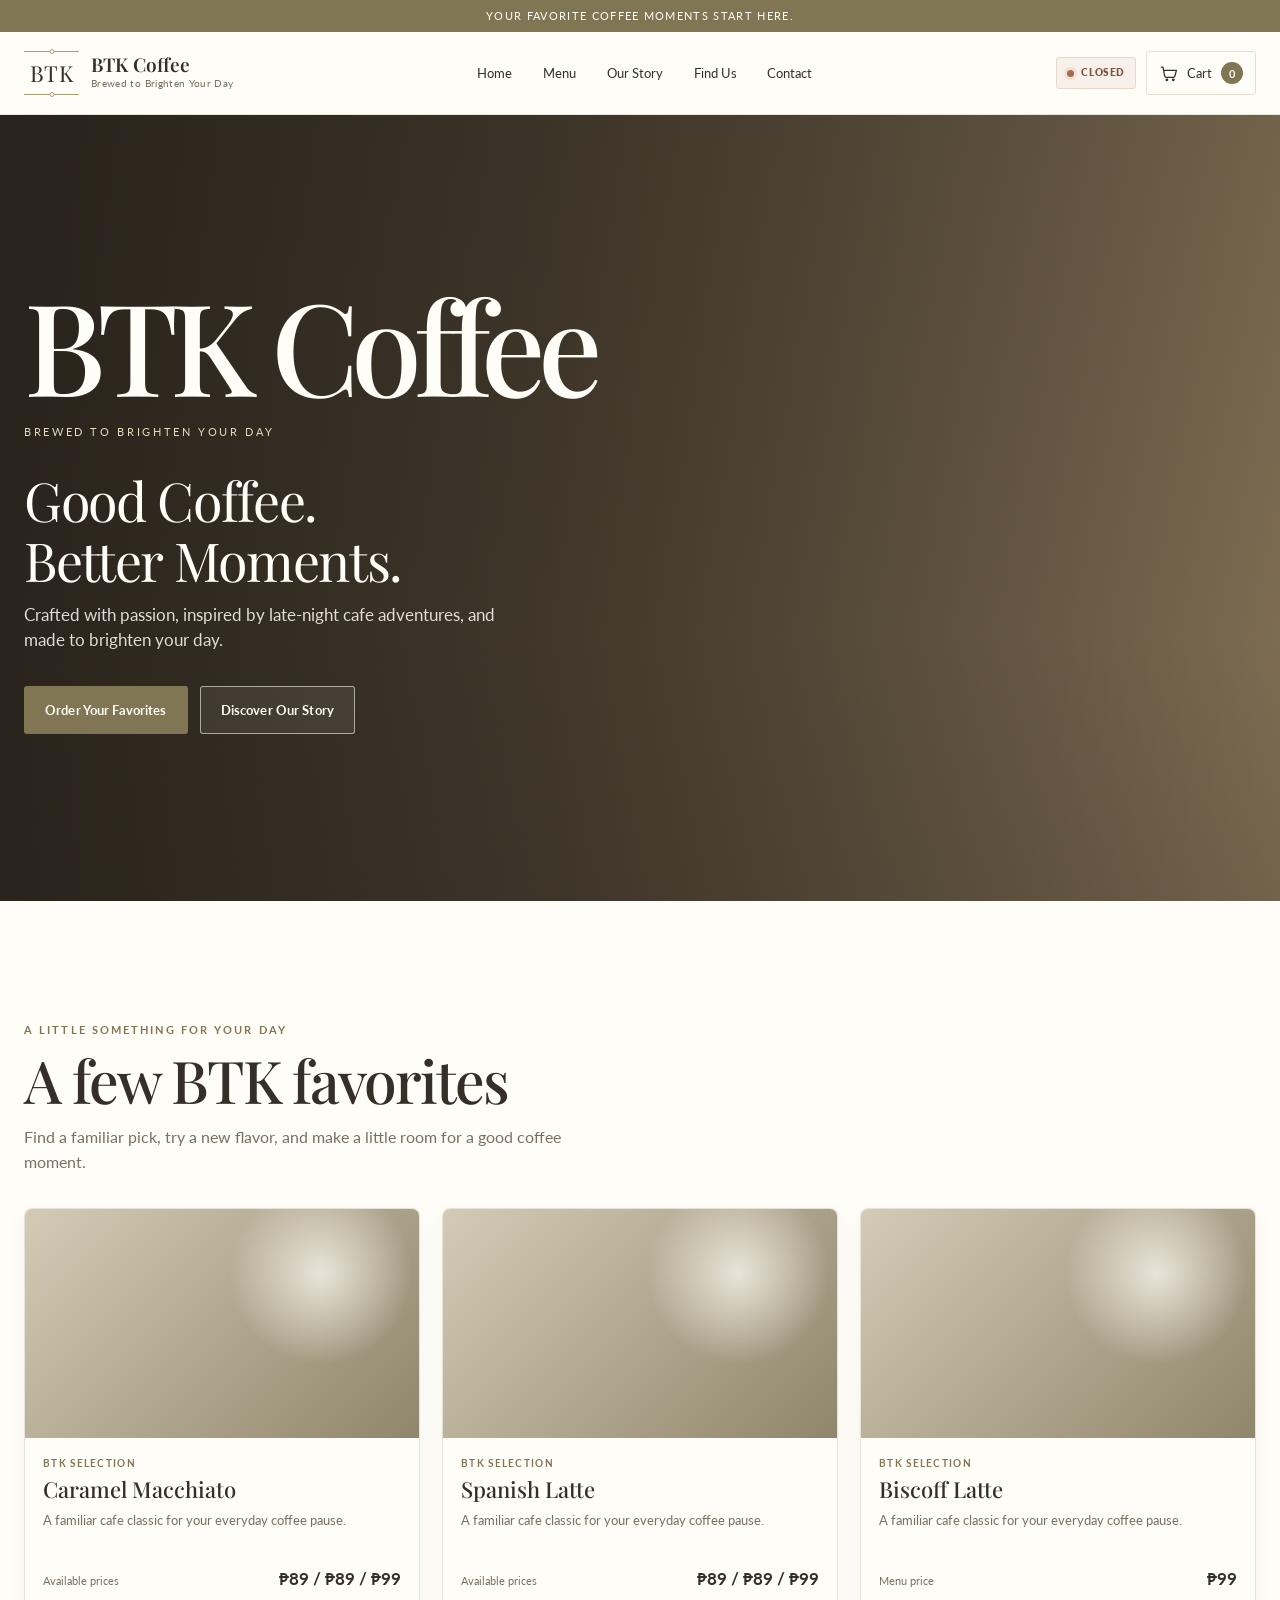
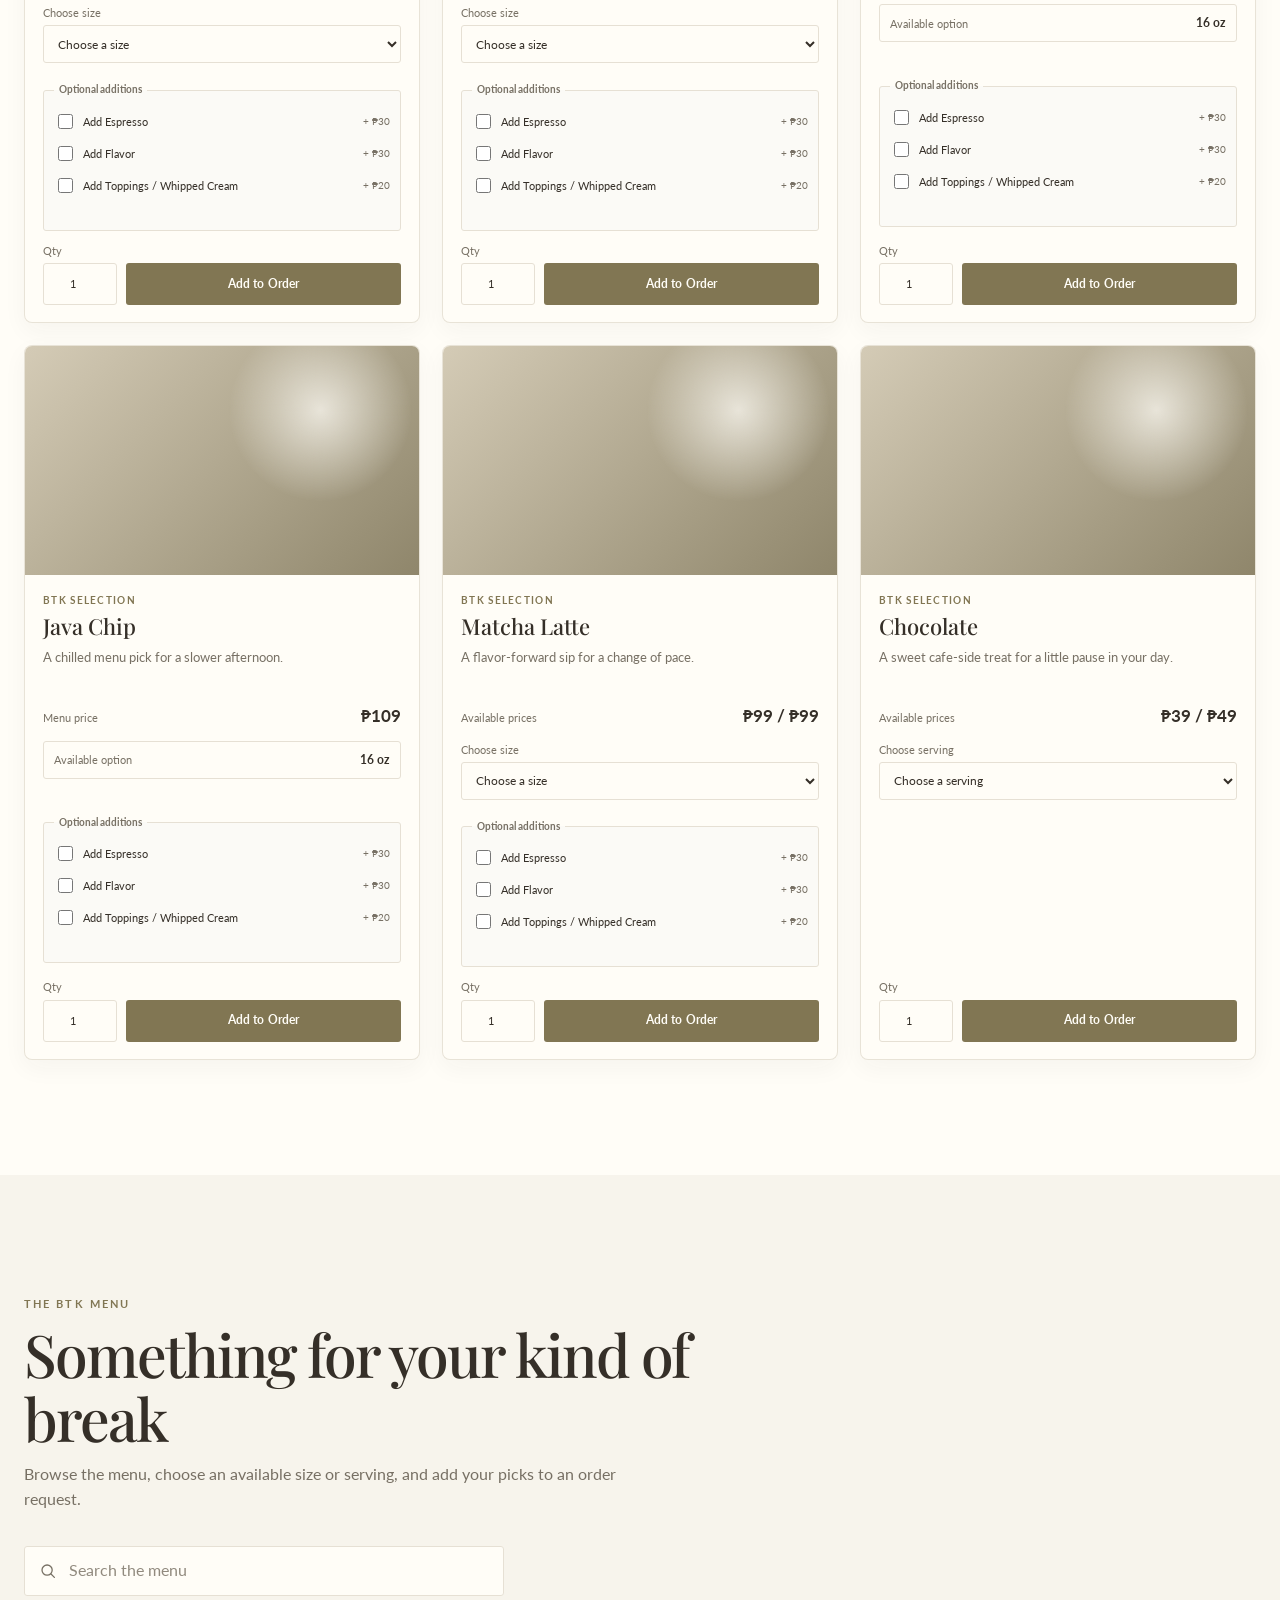
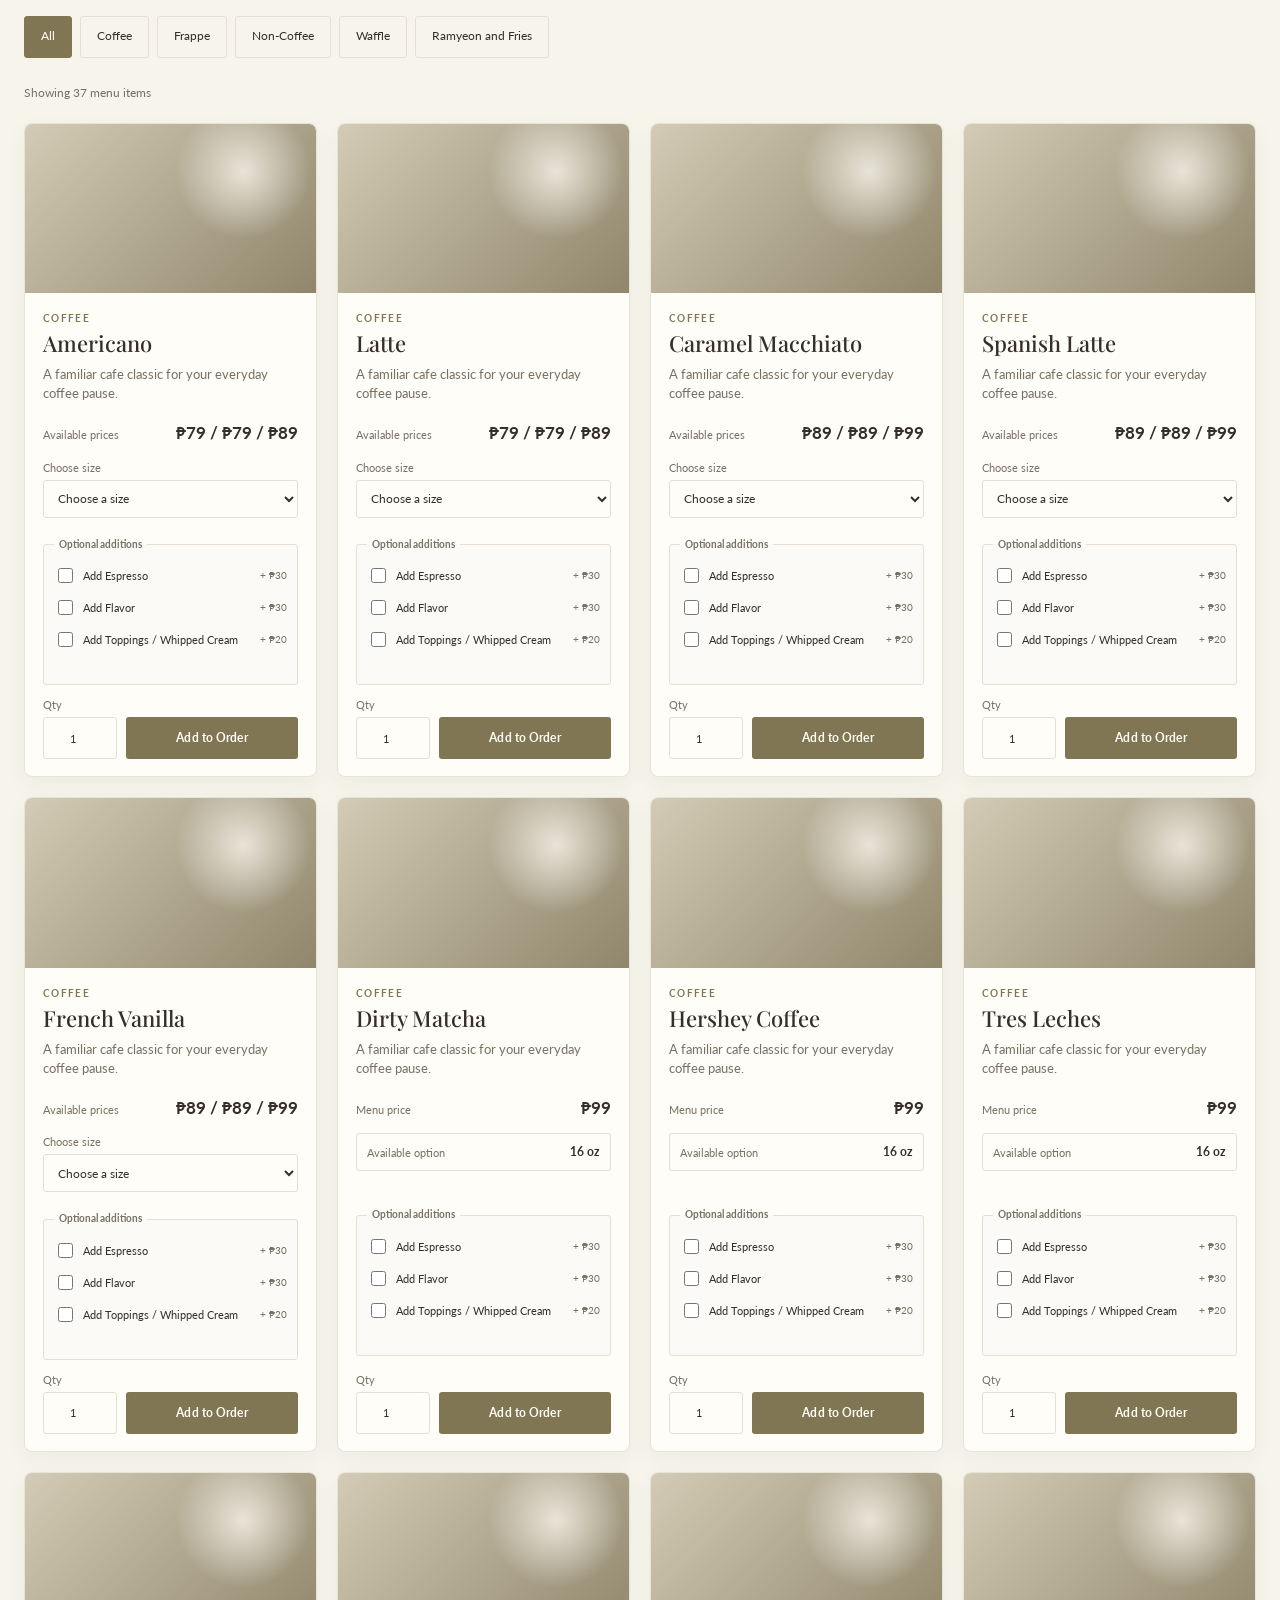
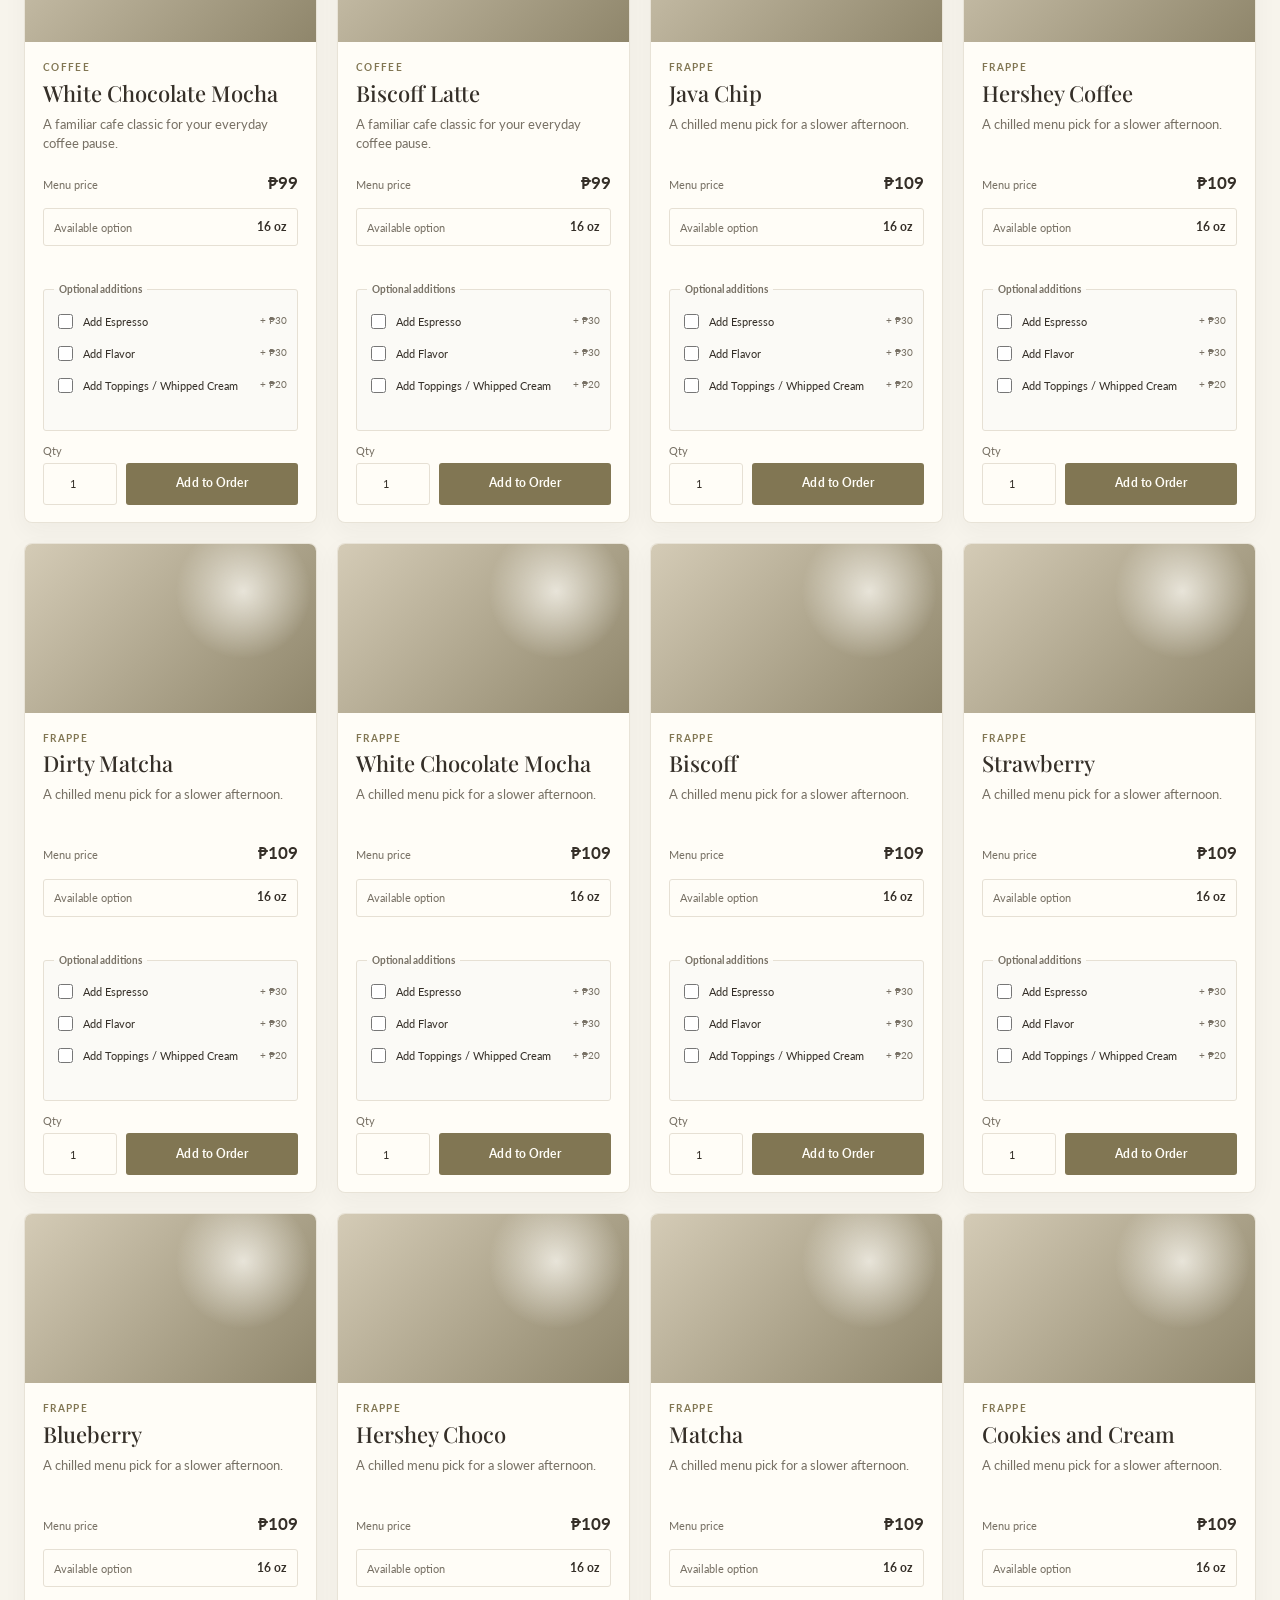
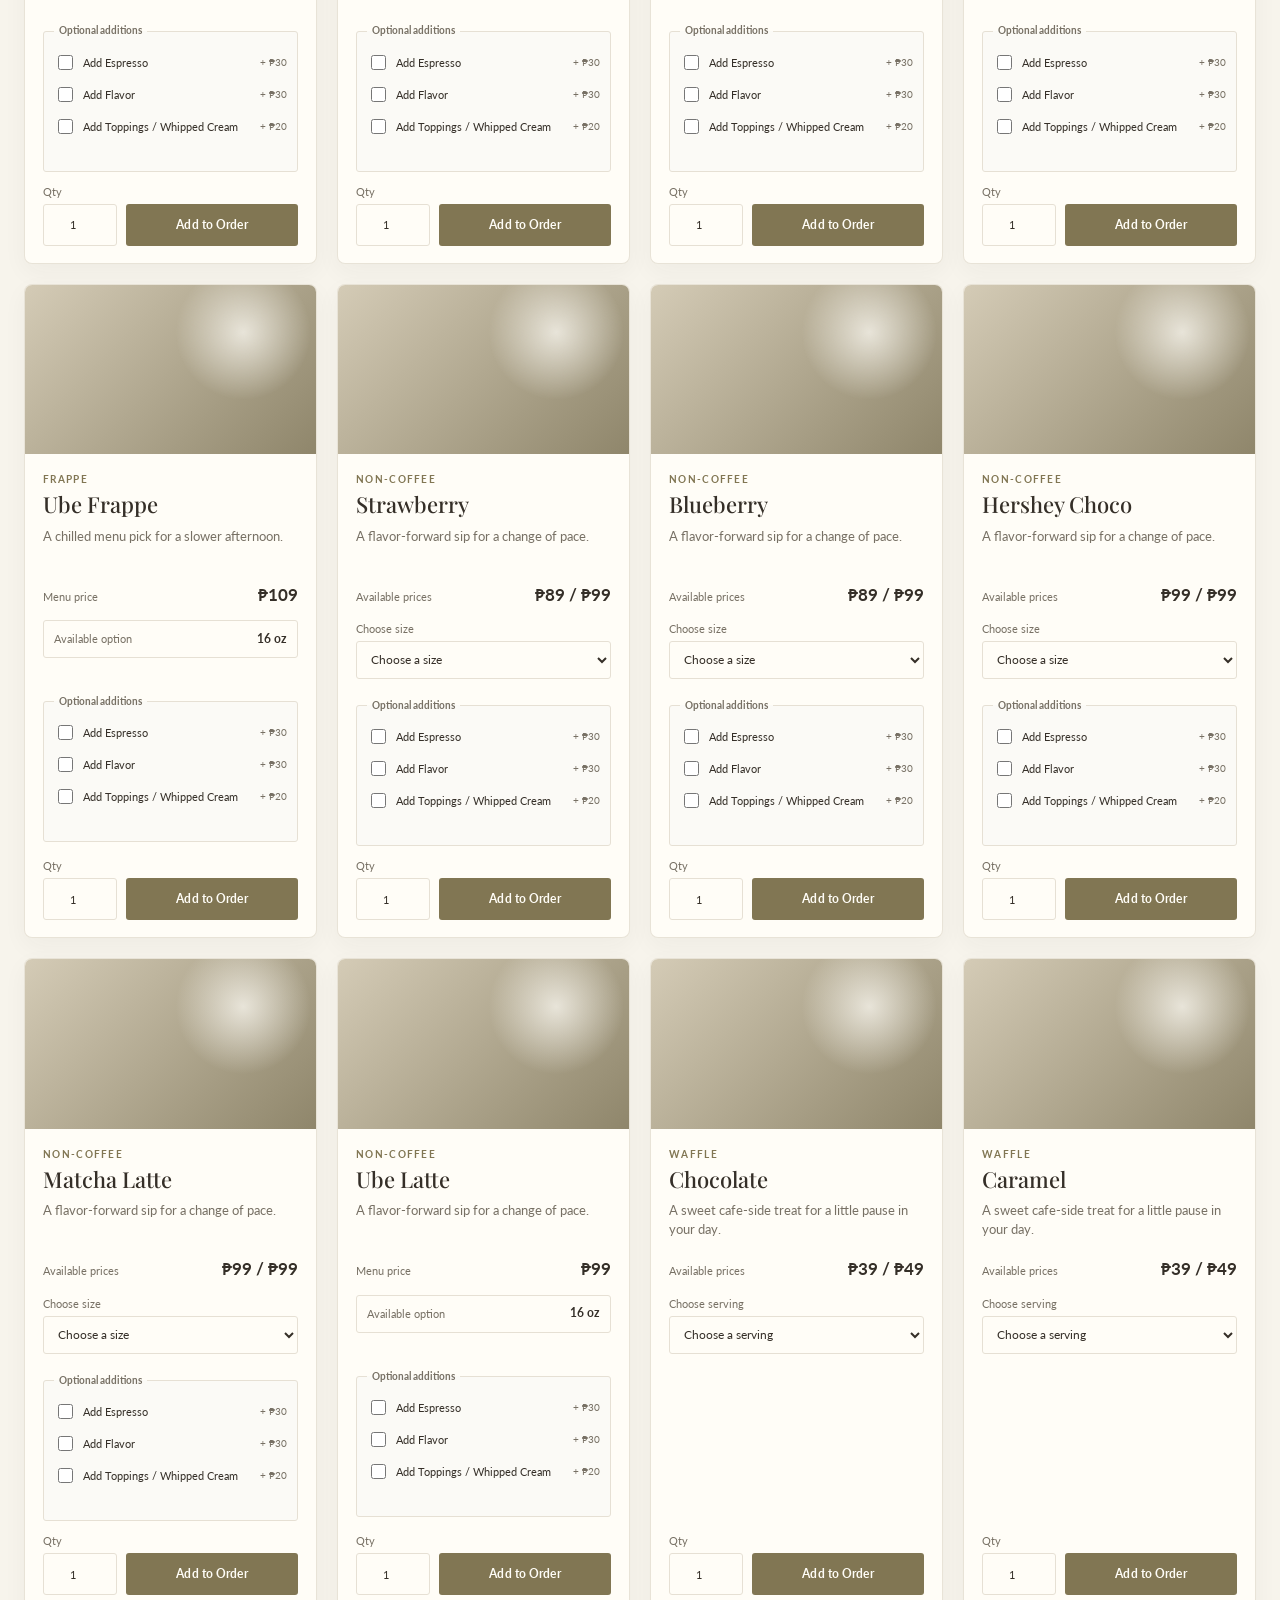
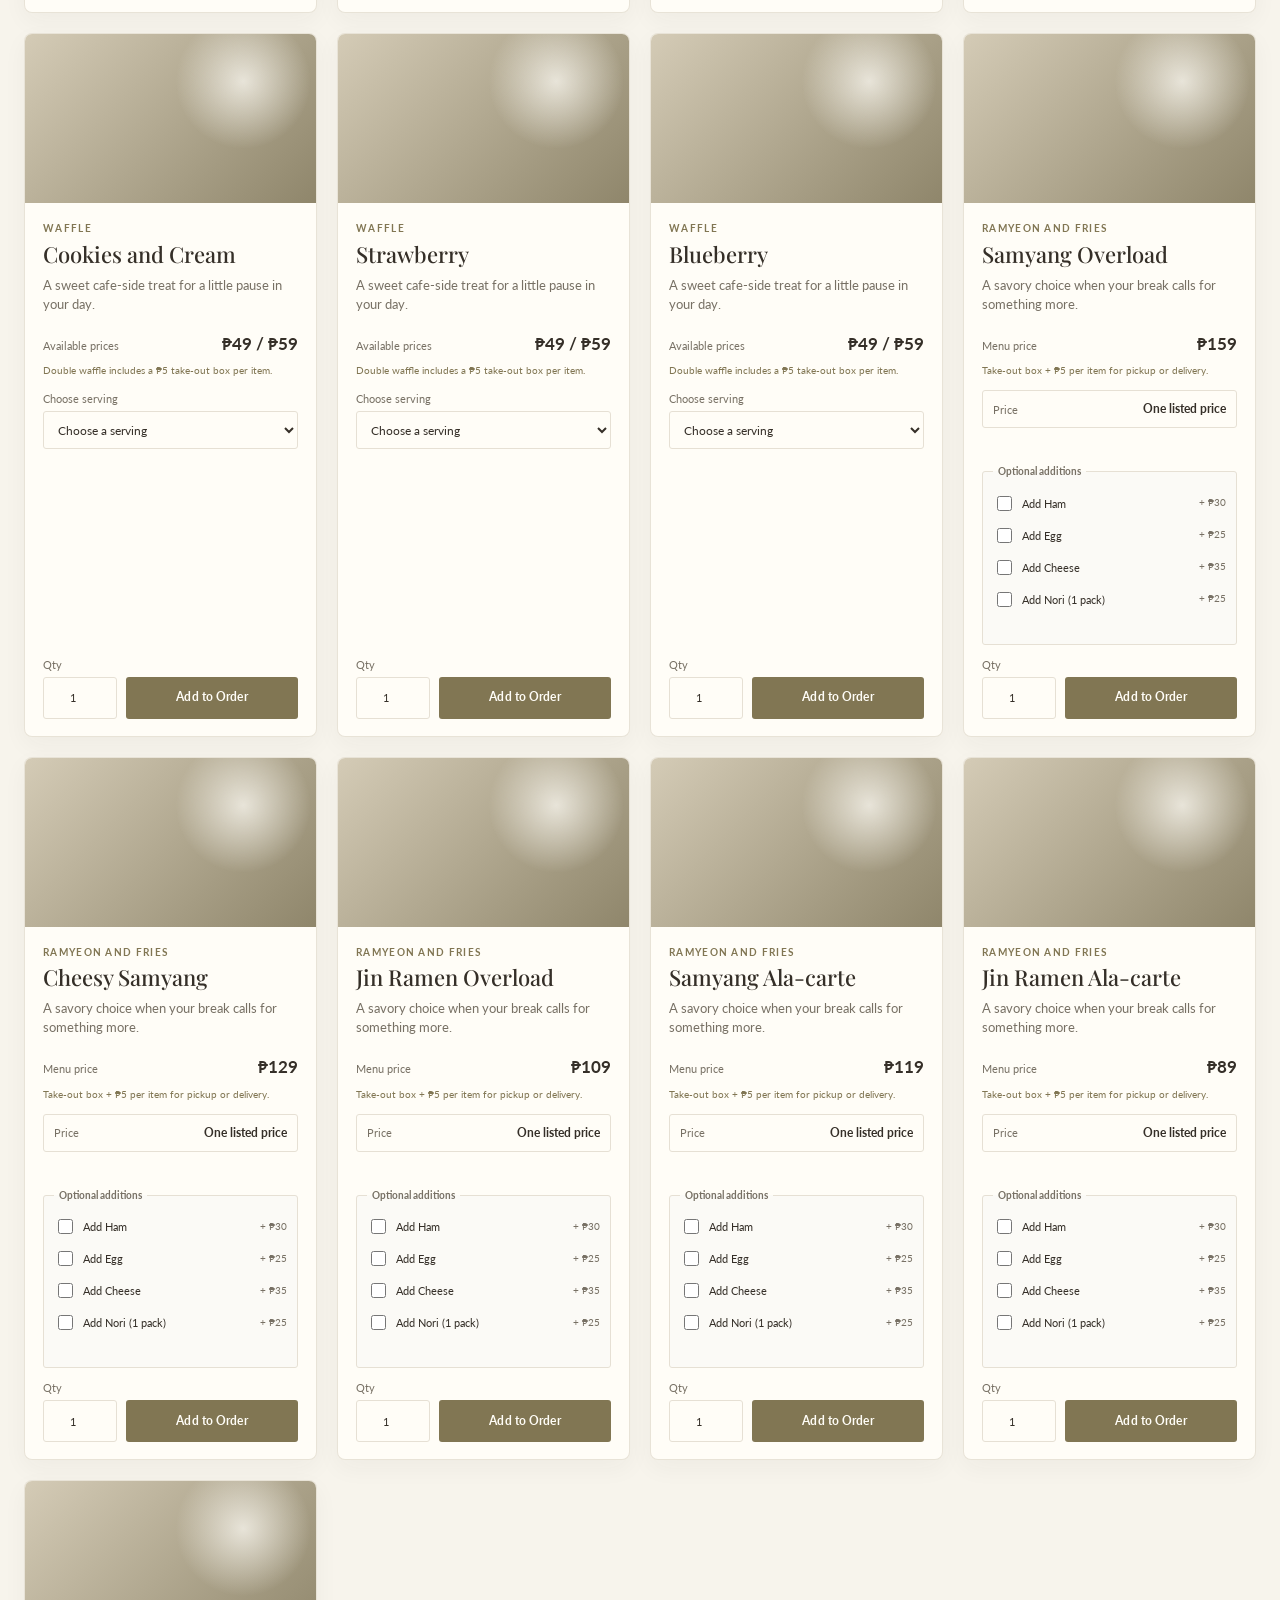
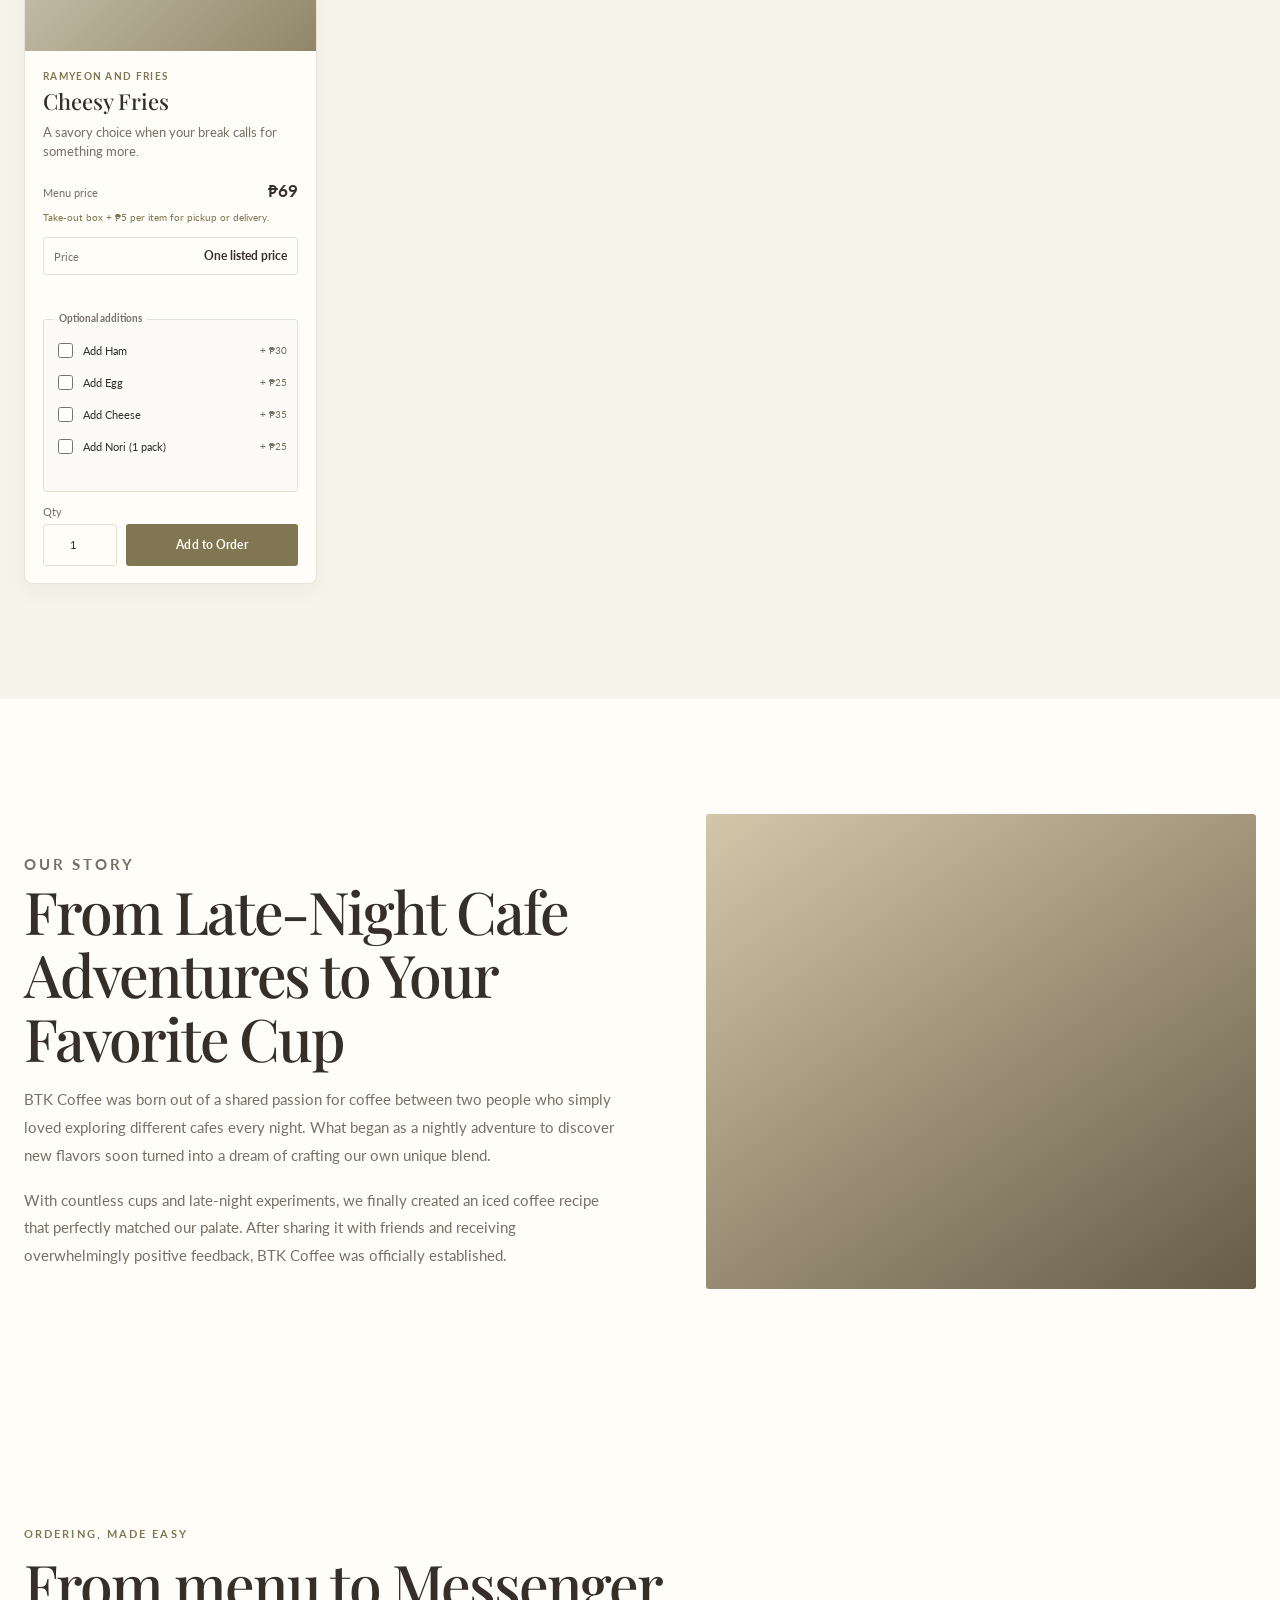
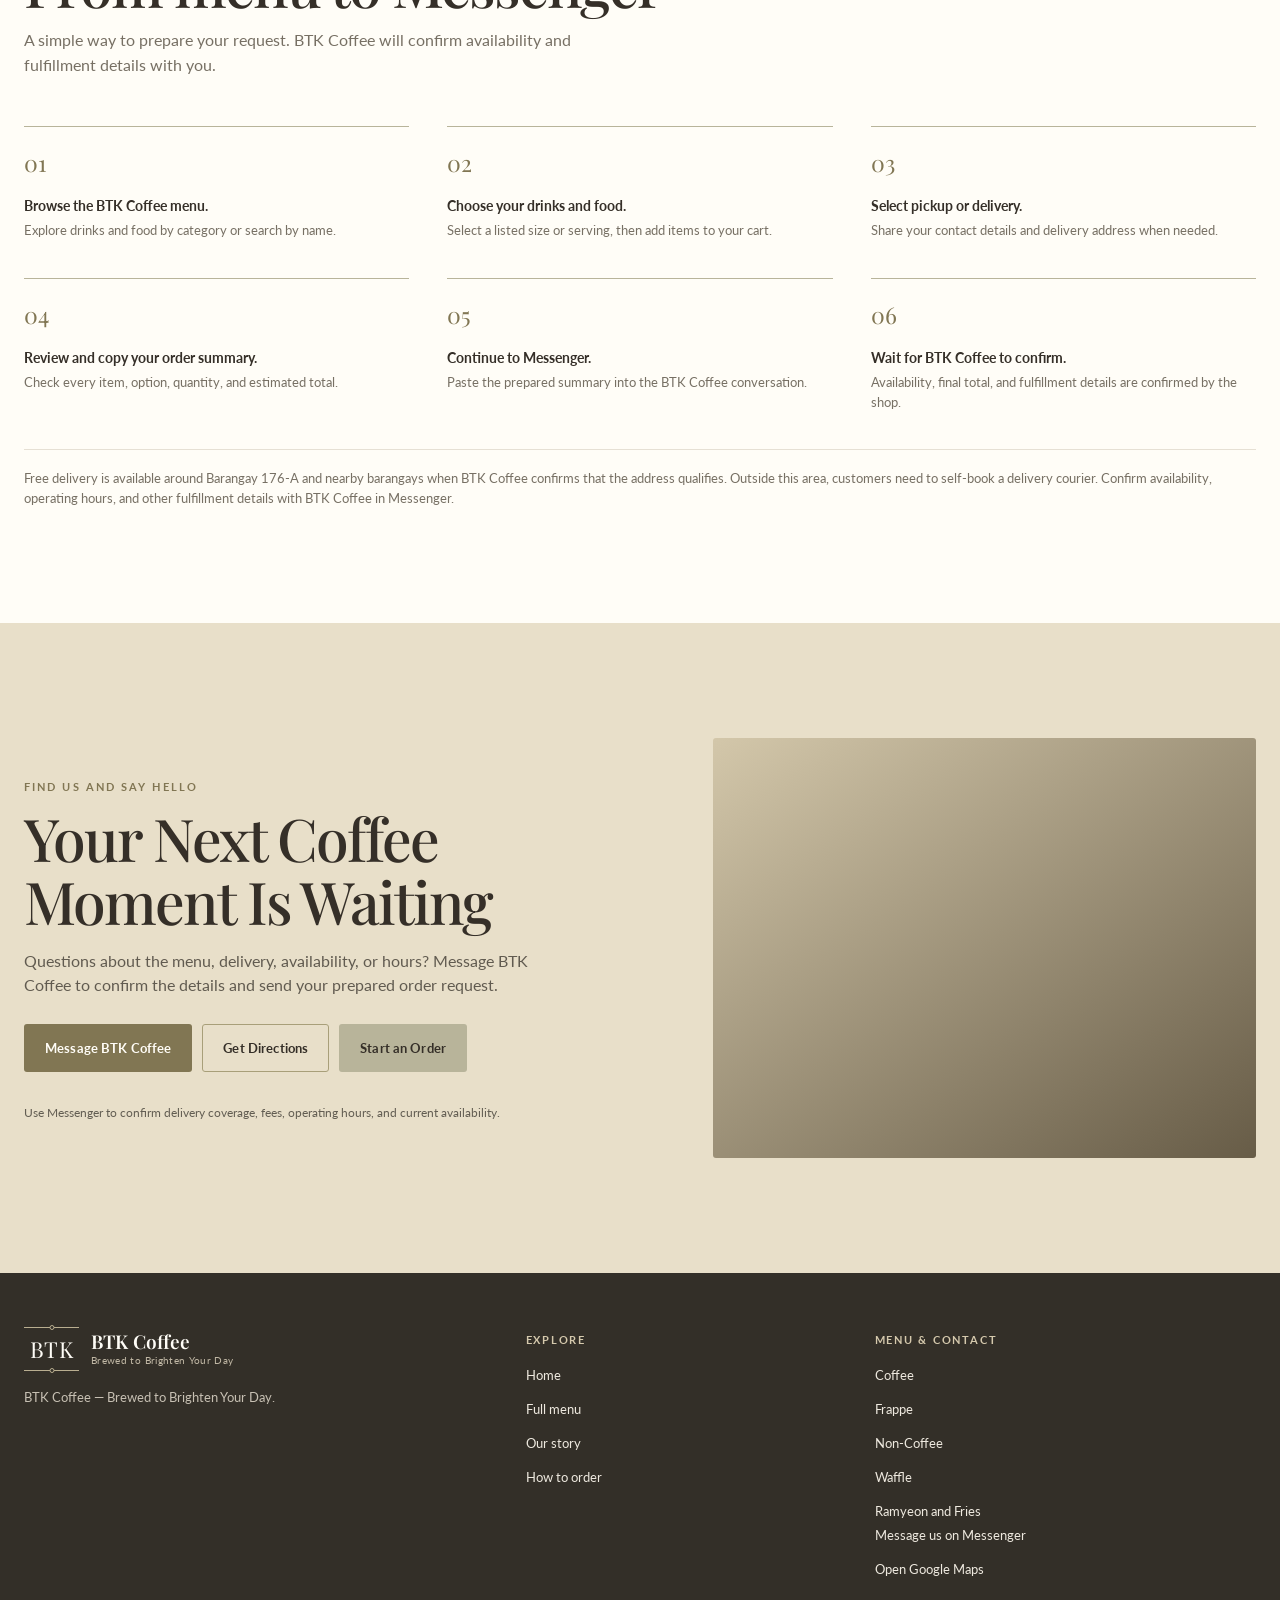
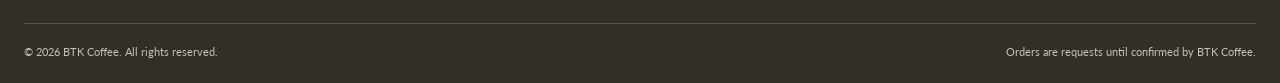
==== index.html @ 6b16c68e "Add files via upload" ====
<!doctype html>
<html lang="en">
<head>
  <meta charset="utf-8">
  <meta name="viewport" content="width=device-width, initial-scale=1">
  <meta name="theme-color" content="#F7F4EC">
  <meta name="description" content="Discover BTK Coffee's coffee, frappes, non-coffee drinks, waffles, and savory favorites. Browse the menu and prepare an order for Messenger.">
  <meta property="og:type" content="website">
  <meta property="og:title" content="BTK Coffee | Brewed to Brighten Your Day">
  <meta property="og:description" content="Good coffee. Better moments. Browse the BTK Coffee menu and prepare your order for Messenger.">
  <meta property="og:image" content="https://images.pexels.com/photos/18189024/pexels-photo-18189024.jpeg?auto=compress&cs=tinysrgb&fit=crop&h=627&w=1200">
  <title>BTK Coffee | Brewed to Brighten Your Day</title>
  <link rel="icon" href="data:image/svg+xml,%3Csvg xmlns='http://www.w3.org/2000/svg' viewBox='0 0 64 64'%3E%3Crect width='64' height='64' rx='12' fill='%23F7F4EC'/%3E%3Cpath d='M10 15h44M10 49h44' stroke='%23A89F79' stroke-width='2'/%3E%3Ctext x='32' y='40' text-anchor='middle' font-family='Georgia,serif' font-size='23' fill='%23352F28'%3EBTK%3C/text%3E%3C/svg%3E">
  <link rel="preconnect" href="https://fonts.googleapis.com">
  <link rel="preconnect" href="https://fonts.gstatic.com" crossorigin>
  <link href="https://fonts.googleapis.com/css2?family=Lato:wght@400;500;600;700&family=Playfair+Display:wght@400;500;600;700&display=swap" rel="stylesheet">
  <script src="https://cdn.jsdelivr.net/npm/@tailwindcss/browser@4"></script>
  <style>
    :root {
      --primary-color: #A89F79;
      --secondary-color: #817653;
      --background-color: #F7F4EC;
      --surface-color: #FFFDF7;
      --heading-color: #352F28;
      --body-color: #352F28;
      --muted-color: #777064;
      --button-background: #817653;
      --button-text: #FFFDF7;
      --button-hover: #6F6548;
      --border-color: #E6E0D4;
      --accent-color: #B8B49A;
      --khaki: var(--primary-color);
      --khaki-deep: var(--secondary-color);
      --khaki-soft: var(--accent-color);
      --beige: #E8DFC9;
      --cream: var(--background-color);
      --ivory: var(--surface-color);
      --white: var(--surface-color);
      --coffee: var(--body-color);
      --muted: var(--muted-color);
      --border: var(--border-color);
      --serif: "Playfair Display", Georgia, serif;
      --sans: "Lato", Inter, -apple-system, BlinkMacSystemFont, "Segoe UI", sans-serif;
      --page-width: 1320px;
      --shadow-soft: 0 14px 34px rgba(53, 47, 40, 0.08);
      --shadow-lift: 0 18px 42px rgba(53, 47, 40, 0.13);
    }

    *,
    *::before,
    *::after { box-sizing: border-box; }

    html { scroll-behavior: smooth; scroll-padding-top: 98px; }

    body {
      margin: 0;
      color: var(--coffee);
      background: var(--cream);
      font-family: var(--sans);
      font-size: 16px;
      line-height: 1.55;
      -webkit-font-smoothing: antialiased;
    }

    h1, h2, h3, h4 { color: var(--heading-color); }
    .hero h1, .hero h2, .footer-column h2 { color: inherit; }

    body.panel-open { overflow: hidden; }
    [hidden] { display: none !important; }
    img { display: block; max-width: 100%; }
    figure { margin: 0; }
    button, input, select, textarea { font: inherit; }
    button, a { -webkit-tap-highlight-color: transparent; }
    a { color: inherit; }
    button { color: inherit; }

    :focus-visible {
      outline: 3px solid #5C6A47;
      outline-offset: 3px;
    }

    .skip-link {
      position: fixed;
      z-index: 100;
      top: 10px;
      left: 10px;
      padding: 10px 14px;
      transform: translateY(-160%);
      border-radius: 6px;
      background: var(--ivory);
      color: var(--coffee);
    }

    .skip-link:focus { transform: translateY(0); }

    .announcement {
      min-height: 32px;
      display: flex;
      align-items: center;
      justify-content: center;
      padding: 5px 16px;
      background: var(--khaki-deep);
      color: var(--ivory);
      font-size: 11px;
      letter-spacing: 0.12em;
      text-align: center;
      text-transform: uppercase;
    }

    .site-header {
      position: sticky;
      z-index: 30;
      top: 0;
      border-bottom: 1px solid rgba(230, 224, 212, 0.8);
      background: rgba(255, 253, 247, 0.96);
      backdrop-filter: blur(14px);
    }

    .nav-shell,
    .page-shell {
      width: min(calc(100% - 48px), var(--page-width));
      margin-inline: auto;
    }

    .nav-shell {
      min-height: 82px;
      display: flex;
      align-items: center;
      justify-content: space-between;
      gap: 24px;
    }

    .brand-lockup {
      display: inline-flex;
      flex-shrink: 0;
      align-items: center;
      gap: 12px;
      color: var(--coffee);
      text-decoration: none;
    }

    .brand-monogram {
      position: relative;
      display: grid;
      width: 55px;
      height: 44px;
      place-items: center;
      border-top: 1px solid var(--khaki);
      border-bottom: 1px solid var(--khaki);
      font-family: var(--serif);
      font-size: 22px;
      letter-spacing: 0.02em;
      line-height: 1;
    }

    .brand-monogram::before,
    .brand-monogram::after {
      position: absolute;
      left: 50%;
      width: 5px;
      height: 5px;
      border: 1px solid var(--khaki);
      border-radius: 50%;
      background: var(--ivory);
      content: "";
      transform: translateX(-50%);
    }

    .brand-monogram::before { top: -3px; }
    .brand-monogram::after { bottom: -3px; }

    .brand-copy { display: grid; gap: 1px; }
    .brand-copy strong { font-family: var(--serif); font-size: 19px; font-weight: 600; line-height: 1.1; }
    .brand-copy small { color: var(--muted); font-size: 10px; letter-spacing: 0.035em; }

    .primary-nav { display: flex; align-items: center; gap: clamp(17px, 2.4vw, 34px); }
    .primary-nav a {
      position: relative;
      padding-block: 10px;
      color: var(--coffee);
      font-size: 13px;
      text-decoration: none;
      transition: color 180ms ease;
    }
    .primary-nav a::after {
      position: absolute;
      right: 0;
      bottom: 4px;
      left: 0;
      height: 1px;
      background: var(--khaki-deep);
      content: "";
      transform: scaleX(0);
      transform-origin: left;
      transition: transform 180ms ease;
    }
    .primary-nav a:hover { color: var(--khaki-deep); }
    .primary-nav a:hover::after { transform: scaleX(1); }

    .nav-actions { display: flex; align-items: center; gap: 10px; }
    .store-status {
      display: inline-flex;
      min-height: 32px;
      flex: 0 0 auto;
      align-items: center;
      gap: 7px;
      padding: 0 10px;
      border: 1px solid #dfe4d7;
      border-radius: 3px;
      background: #f3f5ee;
      color: #4c6242;
      font-size: 10px;
      font-weight: 800;
      letter-spacing: .06em;
      text-transform: uppercase;
      white-space: nowrap;
    }
    .store-status-dot { width: 7px; height: 7px; flex: 0 0 auto; border-radius: 50%; background: #647c55; box-shadow: 0 0 0 3px rgba(100,124,85,.12); }
    .store-status.is-closed { border-color: #e6d8cd; background: #f8f1eb; color: #80533f; }
    .store-status.is-closed .store-status-dot { background: #a66b4d; box-shadow: 0 0 0 3px rgba(166,107,77,.12); }
    .cart-trigger,
    .menu-toggle,
    .icon-button {
      display: inline-flex;
      align-items: center;
      justify-content: center;
      border: 1px solid var(--border);
      background: transparent;
      cursor: pointer;
      transition: background 180ms ease, border-color 180ms ease, transform 180ms ease;
    }
    .cart-trigger {
      min-height: 44px;
      gap: 9px;
      padding: 0 12px;
      border-radius: 3px;
      font-size: 13px;
    }
    .cart-trigger:hover,
    .menu-toggle:hover,
    .icon-button:hover { border-color: var(--khaki); background: var(--cream); }
    .cart-badge {
      display: inline-grid;
      min-width: 22px;
      height: 22px;
      padding-inline: 5px;
      place-items: center;
      border-radius: 50px;
      background: var(--khaki-deep);
      color: var(--ivory);
      font-size: 11px;
      font-weight: 700;
      line-height: 1;
    }
    .menu-toggle { display: none; width: 44px; height: 44px; border-radius: 3px; }

    .hero {
      position: relative;
      display: flex;
      min-height: min(780px, calc(100svh - 114px));
      min-height: clamp(610px, calc(100svh - 114px), 790px);
      align-items: center;
      overflow: hidden;
      background: #4a3c2d;
      color: var(--ivory);
      isolation: isolate;
    }
    .hero-media,
    .hero-media img,
    .hero::after { position: absolute; inset: 0; width: 100%; height: 100%; }
    .hero-media { z-index: -2; background: linear-gradient(125deg, #514432, #8d7a5d); }
    .hero-media img { object-fit: cover; object-position: center 48%; }
    .hero-media.image-failed img { display: none; }
    .hero::after {
      z-index: -1;
      background: linear-gradient(90deg, rgba(33, 29, 23, 0.86) 0%, rgba(39, 34, 27, 0.65) 43%, rgba(39, 34, 27, 0.1) 100%), linear-gradient(0deg, rgba(35, 29, 22, 0.17), transparent 34%);
      content: "";
    }
    .hero-inner { width: min(calc(100% - 48px), var(--page-width)); margin-inline: auto; padding-block: 78px; }
    .hero-copy { width: min(100%, 680px); animation: settle-in 780ms cubic-bezier(.2,.8,.2,1) both; }
    .hero h1 {
      margin: 0;
      font-family: var(--serif);
      font-size: clamp(4.6rem, 10vw, 8.7rem);
      font-weight: 500;
      letter-spacing: -0.065em;
      line-height: 0.98;
    }
    .hero-tagline {
      display: block;
      margin-top: 16px;
      color: #e3d8bb;
      font-size: 11px;
      letter-spacing: 0.24em;
      text-transform: uppercase;
    }
    .hero h2 {
      margin: 30px 0 12px;
      font-family: var(--serif);
      font-size: clamp(2rem, 4.2vw, 3.5rem);
      font-weight: 400;
      letter-spacing: -0.025em;
      line-height: 1.12;
    }
    .hero-copy > p {
      max-width: 490px;
      margin: 0;
      color: rgba(255, 253, 247, 0.85);
      font-size: clamp(15px, 1.3vw, 17px);
    }
    .content-multiline { white-space: pre-line; }
    .hero-actions { display: flex; flex-wrap: wrap; gap: 12px; margin-top: 32px; }

    .button {
      display: inline-flex;
      min-height: 48px;
      align-items: center;
      justify-content: center;
      gap: 9px;
      padding: 0 20px;
      border: 1px solid transparent;
      border-radius: 3px;
      font-size: 13px;
      font-weight: 700;
      letter-spacing: 0.01em;
      text-align: center;
      text-decoration: none;
      cursor: pointer;
      transition: transform 180ms ease, background 180ms ease, border-color 180ms ease, color 180ms ease, box-shadow 180ms ease;
    }
    .button:hover { transform: translateY(-2px); }
    .button:disabled { opacity: 0.52; cursor: not-allowed; transform: none; }
    .button-primary { background: var(--button-background); color: var(--button-text); }
    .button-primary:hover { background: var(--button-hover); box-shadow: 0 8px 18px rgba(53,47,40,.15); }
    .button-light { border-color: rgba(255,253,247,.56); background: rgba(255,253,247,.08); color: var(--ivory); }
    .button-light:hover { border-color: var(--ivory); background: rgba(255,253,247,.17); }
    .button-outline { border-color: var(--khaki); background: transparent; color: var(--coffee); }
    .button-outline:hover { border-color: var(--khaki-deep); background: var(--cream); }
    .button-soft { background: var(--accent-color); color: var(--heading-color); }
    .button-soft:hover { background: #ddd1b6; }
    .button-full { width: 100%; }

    .section { padding-block: clamp(76px, 9vw, 124px); }
    .section-ivory { background: var(--ivory); }
    .section-beige { background: #efe9dc; }
    .section-heading { max-width: 720px; margin-bottom: 34px; }
    .eyebrow {
      display: inline-block;
      margin: 0 0 10px;
      color: var(--khaki-deep);
      font-size: 11px;
      font-weight: 700;
      letter-spacing: 0.19em;
      text-transform: uppercase;
    }
    .section-heading h2,
    .story-copy h2,
    .contact-copy h2,
    .steps-heading h2 {
      margin: 0;
      font-family: var(--serif);
      font-size: clamp(2.25rem, 4.6vw, 4.15rem);
      font-weight: 500;
      letter-spacing: -0.035em;
      line-height: 1.08;
    }
    .section-heading > p:last-child,
    .steps-heading > p:last-child {
      max-width: 600px;
      margin: 13px 0 0;
      color: var(--muted);
    }

    .featured-grid,
    .product-grid { display: grid; grid-template-columns: repeat(3, minmax(0, 1fr)); gap: 22px; }
    .product-card {
      display: flex;
      min-width: 0;
      flex-direction: column;
      overflow: hidden;
      border: 1px solid rgba(230, 224, 212, 0.9);
      border-radius: 8px;
      background: var(--white);
      box-shadow: 0 8px 24px rgba(53, 47, 40, 0.045);
      transition: transform 220ms ease, box-shadow 220ms ease, border-color 220ms ease;
      animation: card-rise 520ms both;
    }
    .product-card:hover { transform: translateY(-4px); border-color: #d4cbb6; box-shadow: var(--shadow-lift); }
    .product-photo {
      position: relative;
      aspect-ratio: 1.72 / 1;
      overflow: hidden;
      background: linear-gradient(140deg, #e9e1d0, #c9bda2);
    }
    .product-photo img { width: 100%; height: 100%; object-fit: cover; transition: transform 500ms cubic-bezier(.2,.7,.2,1); }
    .product-card:hover .product-photo img { transform: scale(1.045); }
    .product-photo.image-failed { background: radial-gradient(circle at 75% 28%, rgba(255,253,247,.72), transparent 27%), linear-gradient(135deg, #d4cbb6, #8f866b); }
    .product-photo.image-failed img { display: none; }
    .sr-only { position: absolute; width: 1px; height: 1px; padding: 0; margin: -1px; overflow: hidden; clip: rect(0, 0, 0, 0); white-space: nowrap; border: 0; }
    .product-content { display: flex; flex: 1; flex-direction: column; padding: 18px 18px 17px; }
    .product-kicker { margin-bottom: 4px; color: var(--khaki-deep); font-size: 10px; font-weight: 700; letter-spacing: 0.13em; text-transform: uppercase; }
    .product-content h3 { margin: 0; font-family: var(--serif); font-size: 22px; font-weight: 500; line-height: 1.23; }
    .product-description { min-height: 42px; margin: 8px 0 13px; color: var(--muted); font-size: 13px; line-height: 1.45; }
    .product-price-row { display: flex; align-items: baseline; justify-content: space-between; gap: 8px; margin-bottom: 12px; }
    .price-caption { color: var(--muted); font-size: 11px; }
    .product-price { color: var(--coffee); font-size: 17px; font-weight: 700; white-space: nowrap; }
    .product-box-note { min-height: 18px; margin: -6px 0 9px; color: var(--khaki-deep); font-size: 10px; line-height: 1.4; }
    .cart-line-box-fee { margin-top: 5px; color: var(--khaki-deep); font-size: 11px; }
    .cart-line-total-wrap { display: grid; align-content: start; justify-items: end; gap: 3px; padding-top: 18px; }
    .cart-line-total-label { color: var(--muted); font-size: 9px; text-align: right; }
    .review-item-box { display: block; margin-top: 3px; color: var(--khaki-deep); font-size: 10px; }
    .cart-line-addons { margin-top: 5px; color: var(--khaki-deep); font-size: 11px; line-height: 1.45; }
    .product-option-wrap { min-height: 55px; margin-bottom: 11px; }
    .product-option-wrap label { display: grid; gap: 4px; color: var(--muted); font-size: 11px; }
    .product-option-wrap select,
    .product-fixed-option {
      width: 100%;
      min-height: 38px;
      margin: 0;
      padding: 8px 10px;
      border: 1px solid var(--border);
      border-radius: 3px;
      background-color: var(--ivory);
      color: var(--coffee);
      font-size: 12px;
    }
    .product-option-wrap select { cursor: pointer; }
    .product-fixed-option { display: flex; align-items: center; justify-content: space-between; }
    .product-fixed-option span { color: var(--muted); font-size: 11px; }
    .product-option-wrap .option-hint { display: inline-block; min-height: 15px; margin-top: 3px; color: #a13e32; font-size: 11px; }
    .product-option-wrap [aria-invalid="true"] { border-color: #a13e32; }
    .product-addons { min-width: 0; margin: 8px 0 11px; padding: 10px 10px 8px; border: 1px solid var(--border); border-radius: 3px; background: #fbfaf6; }
    .product-addons legend { padding: 0 5px; color: var(--muted); font-size: 10px; font-weight: 700; }
    .product-addon-list { display: grid; gap: 5px; }
    .product-addon-choice { display: flex; min-height: 27px; align-items: center; justify-content: space-between; gap: 8px; color: var(--coffee); font-size: 11px; cursor: pointer; }
    .product-addon-choice-main { display: inline-flex; min-width: 0; align-items: center; gap: 7px; }
    .product-addon-choice input { width: 15px; height: 15px; flex: 0 0 auto; accent-color: var(--khaki-deep); }
    .product-addon-choice-price { flex: 0 0 auto; color: var(--muted); font-size: 10px; }
    .product-selection-estimate { min-height: 16px; margin: -3px 0 10px; color: var(--khaki-deep); font-size: 10px; line-height: 1.4; }
    .product-purchase-row { display: flex; align-items: end; gap: 9px; margin-top: auto; }
    .quantity-field { display: grid; flex: 0 0 74px; gap: 4px; color: var(--muted); font-size: 11px; }
    .quantity-field input {
      width: 100%;
      min-height: 42px;
      padding: 7px 8px;
      border: 1px solid var(--border);
      border-radius: 3px;
      background: var(--ivory);
      color: var(--coffee);
      text-align: center;
    }
    .add-button { min-height: 42px; flex: 1; padding-inline: 10px; font-size: 12px; }
    .featured-grid { grid-template-columns: repeat(3, minmax(0, 1fr)); }

    .menu-tools { display: grid; gap: 20px; margin-bottom: 26px; }
    .menu-search-wrap { position: relative; max-width: 480px; }
    .menu-search-wrap svg { position: absolute; top: 50%; left: 15px; width: 18px; height: 18px; color: var(--muted); transform: translateY(-50%); pointer-events: none; }
    .menu-search {
      width: 100%;
      min-height: 50px;
      padding: 11px 14px 11px 44px;
      border: 1px solid var(--border);
      border-radius: 3px;
      background: var(--white);
      color: var(--coffee);
    }
    .menu-search::placeholder { color: #918a7e; }
    .category-tabs { display: flex; flex-wrap: wrap; gap: 8px; }
    .category-tab {
      min-height: 42px;
      padding: 0 16px;
      border: 1px solid var(--border);
      border-radius: 3px;
      background: transparent;
      color: var(--coffee);
      font-size: 12px;
      cursor: pointer;
      transition: background 180ms ease, color 180ms ease, border-color 180ms ease;
    }
    .category-tab:hover { border-color: var(--khaki); background: #f0ecdf; }
    .category-tab[aria-selected="true"] { border-color: var(--khaki-deep); background: var(--khaki-deep); color: var(--ivory); }
    .menu-results-line { min-height: 24px; margin: 0 0 15px; color: var(--muted); font-size: 12px; }
    .empty-results { padding: 45px 22px; border: 1px dashed #cfc6b3; border-radius: 6px; color: var(--muted); text-align: center; }
    .empty-results strong { display: block; margin-bottom: 5px; color: var(--coffee); font-family: var(--serif); font-size: 24px; font-weight: 500; }

    .story-layout { display: grid; grid-template-columns: minmax(0, 1fr) minmax(0, 0.93fr); align-items: center; gap: clamp(40px, 7vw, 108px); }
    .story-copy { max-width: 610px; }
    .story-copy h2 { max-width: 620px; }
    .story-copy p { margin: 17px 0 0; color: var(--muted); font-size: 15px; line-height: 1.85; }
    .story-image { position: relative; min-height: 475px; overflow: hidden; border-radius: 3px; background: linear-gradient(145deg, #d3c7aa, #675c47); }
    .story-image img { position: absolute; inset: 0; width: 100%; height: 100%; object-fit: cover; }
    .story-image.image-failed { background: linear-gradient(145deg, #d3c7aa, #675c47); }
    .story-image.image-failed img { display: none; }

    .steps-section { background: var(--ivory); }
    .steps-heading { max-width: 700px; margin-bottom: 48px; }
    .steps-list { display: grid; grid-template-columns: repeat(3, minmax(0, 1fr)); column-gap: 38px; row-gap: 34px; margin: 0; padding: 0; list-style: none; counter-reset: order-steps; }
    .steps-list li { position: relative; min-height: 118px; padding: 18px 14px 0 0; border-top: 1px solid var(--khaki-soft); counter-increment: order-steps; }
    .steps-list li::before { display: block; margin-bottom: 14px; color: var(--khaki-deep); content: "0" counter(order-steps); font-family: var(--serif); font-size: 23px; }
    .steps-list strong { display: block; margin-bottom: 4px; font-size: 14px; }
    .steps-list span { display: block; color: var(--muted); font-size: 13px; }
    .steps-note { margin: 36px 0 0; padding-top: 18px; border-top: 1px solid var(--border); color: var(--muted); font-size: 13px; }

    .contact-section { overflow: hidden; background: var(--beige); }
    .contact-layout { display: grid; grid-template-columns: minmax(0, 1.05fr) minmax(0, 0.95fr); align-items: stretch; gap: clamp(34px, 7vw, 96px); }
    .contact-copy { align-self: center; padding-block: 25px; }
    .contact-copy h2 { max-width: 620px; }
    .contact-copy > p:not(.eyebrow) { max-width: 540px; margin: 16px 0 0; color: #615b50; }
    .contact-actions { display: flex; flex-wrap: wrap; gap: 10px; margin-top: 26px; }
    .contact-note { display: block; margin-top: 18px; color: #625d52; font-size: 12px; }
    .contact-photo { position: relative; min-height: 420px; overflow: hidden; border-radius: 3px; background: linear-gradient(145deg, #d3c7aa, #675c47); }
    .contact-photo img { position: absolute; inset: 0; width: 100%; height: 100%; object-fit: cover; }
    .contact-photo.image-failed img { display: none; }

    .site-footer { padding: 54px 0 23px; background: #332f28; color: var(--ivory); }
    .footer-layout { display: grid; grid-template-columns: 1.2fr 0.8fr 1fr; gap: 44px; padding-bottom: 42px; }
    .footer-brand .brand-lockup { color: var(--ivory); }
    .footer-brand .brand-copy small { color: #c1b8a5; }
    .footer-brand .brand-monogram { border-color: #b9ae90; }
    .footer-brand .brand-monogram::before,
    .footer-brand .brand-monogram::after { border-color: #b9ae90; background: #332f28; }
    .footer-brand > p { max-width: 330px; margin: 16px 0 0; color: #c7c0b3; font-size: 13px; }
    .footer-column h2 { margin: 4px 0 14px; color: #d5c9ad; font-size: 11px; letter-spacing: 0.16em; text-transform: uppercase; }
    .footer-links { display: grid; gap: 9px; margin: 0; padding: 0; list-style: none; }
    .footer-links a { color: #eee9df; font-size: 13px; text-decoration: none; }
    .footer-links a:hover { color: #d6c9a8; text-decoration: underline; text-underline-offset: 4px; }
    .footer-bottom { display: flex; justify-content: space-between; gap: 20px; padding-top: 19px; border-top: 1px solid rgba(255,253,247,.18); color: #c7c0b3; font-size: 11px; }

    .panel-layer { position: fixed; z-index: 60; inset: 0; }
    .panel-scrim { position: absolute; inset: 0; width: 100%; height: 100%; border: 0; background: rgba(31, 28, 23, 0.53); cursor: default; animation: fade-in 180ms ease both; }
    .order-drawer {
      position: absolute;
      top: 0;
      right: 0;
      display: flex;
      width: min(490px, 100%);
      height: 100%;
      height: 100dvh;
      flex-direction: column;
      overflow: hidden;
      background: var(--ivory);
      box-shadow: -18px 0 55px rgba(28, 25, 20, 0.18);
      transform: translateX(104%);
      transition: transform 280ms cubic-bezier(.2,.7,.2,1), width 220ms ease;
    }
    .panel-layer:not([hidden]) .order-drawer { transform: translateX(0); }
    .order-drawer.is-wide { width: min(640px, 100%); }
    .drawer-header { display: flex; flex-shrink: 0; align-items: center; justify-content: space-between; gap: 18px; padding: 22px 26px; border-bottom: 1px solid var(--border); }
    .drawer-header .eyebrow { margin-bottom: 2px; font-size: 9px; }
    .drawer-header h2 { margin: 0; font-family: var(--serif); font-size: 29px; font-weight: 500; line-height: 1.2; }
    .icon-button { width: 42px; height: 42px; flex-shrink: 0; border-radius: 50%; }
    .drawer-view { flex: 1; overflow-y: auto; overscroll-behavior: contain; }
    .drawer-padding { padding: 21px 26px 28px; }
    .cart-empty-state { display: grid; min-height: 330px; place-content: center; justify-items: center; padding: 28px; color: var(--muted); text-align: center; }
    .cart-empty-state svg { width: 45px; height: 45px; margin-bottom: 15px; color: var(--khaki-deep); }
    .cart-empty-state h3 { margin: 0; color: var(--coffee); font-family: var(--serif); font-size: 27px; font-weight: 500; }
    .cart-empty-state p { max-width: 250px; margin: 8px 0 20px; font-size: 13px; }
    .cart-lines { display: grid; gap: 0; }
    .cart-line { display: grid; grid-template-columns: minmax(0, 1fr) auto; gap: 12px; padding: 17px 0; border-bottom: 1px solid var(--border); }
    .cart-line h3 { margin: 0; font-family: var(--serif); font-size: 18px; font-weight: 500; line-height: 1.25; }
    .cart-line-category { display: block; margin-bottom: 4px; color: var(--khaki-deep); font-size: 9px; font-weight: 700; letter-spacing: .12em; text-transform: uppercase; }
    .cart-line-option { display: block; margin-top: 3px; color: var(--muted); font-size: 12px; }
    .cart-line-price { margin-top: 7px; color: var(--coffee); font-size: 12px; }
    .cart-line-total { font-size: 13px; font-weight: 700; white-space: nowrap; }
    .cart-line-actions { display: flex; align-items: center; gap: 7px; margin-top: 11px; }
    .cart-qty-button { display: inline-grid; width: 30px; height: 30px; place-items: center; border: 1px solid var(--border); border-radius: 3px; background: transparent; cursor: pointer; }
    .cart-qty-button:hover:not(:disabled) { border-color: var(--khaki); background: var(--cream); }
    .cart-qty-button:disabled { opacity: .4; cursor: not-allowed; }
    .cart-qty-value { min-width: 24px; text-align: center; font-size: 13px; font-weight: 700; }
    .remove-line { margin-left: 6px; padding: 5px 2px; border: 0; background: transparent; color: #8e463d; font-size: 11px; text-decoration: underline; text-underline-offset: 3px; cursor: pointer; }
    .cart-summary { margin-top: 20px; padding: 17px 0; border-top: 1px solid var(--border); }
    .summary-row { display: flex; justify-content: space-between; gap: 15px; margin: 5px 0; color: var(--muted); font-size: 13px; }
    .summary-row strong { color: var(--coffee); font-weight: 700; }
    .summary-row.total-row { margin-top: 13px; padding-top: 12px; border-top: 1px solid var(--border); color: var(--coffee); font-size: 15px; font-weight: 700; }
    .summary-row.total-row strong { font-size: 18px; }
    .fee-disclaimer { margin: 12px 0 0; color: var(--muted); font-size: 11px; line-height: 1.5; }
    .cart-actions { display: grid; gap: 9px; margin-top: 17px; }
    .text-button { justify-self: center; padding: 7px 10px; border: 0; background: transparent; color: var(--muted); font-size: 12px; text-decoration: underline; text-underline-offset: 3px; cursor: pointer; }
    .pending-order-note { margin-top: 20px; padding: 14px; border-left: 2px solid var(--khaki); background: #f2eee3; }
    #pendingOrderNote { margin: 0 26px 22px; }
    .pending-order-note strong { display: block; font-size: 12px; }
    .pending-order-note p { margin: 4px 0 8px; color: var(--muted); font-size: 11px; }
    .pending-order-note button { padding: 0; border: 0; background: transparent; color: var(--khaki-deep); font-size: 11px; font-weight: 700; text-decoration: underline; text-underline-offset: 3px; cursor: pointer; }

    .checkout-intro { margin: 0 0 20px; color: var(--muted); font-size: 13px; }
    .checkout-form { display: grid; gap: 24px; }
    .form-section { display: grid; gap: 14px; margin: 0; padding: 0; border: 0; }
    .form-section legend { width: 100%; margin-bottom: 2px; padding: 0 0 9px; border-bottom: 1px solid var(--border); font-family: var(--serif); font-size: 22px; }
    .field-grid { display: grid; grid-template-columns: repeat(2, minmax(0, 1fr)); gap: 13px; }
    .field { display: grid; align-content: start; gap: 5px; }
    .field-full { grid-column: 1 / -1; }
    .field label { font-size: 12px; font-weight: 700; }
    .field input,
    .field select,
    .field textarea {
      width: 100%;
      min-height: 45px;
      padding: 10px 11px;
      border: 1px solid #d9d2c5;
      border-radius: 3px;
      background: var(--white);
      color: var(--coffee);
      font-size: 13px;
    }
    .field textarea { min-height: 88px; resize: vertical; }
    .field input::placeholder,
    .field textarea::placeholder { color: #999184; }
    .field [aria-invalid="true"] { border-color: #a13e32; }
    .field-error { min-height: 15px; margin: 0; color: #a13e32; font-size: 11px; }
    .field-help { margin: -1px 0 0; color: var(--muted); font-size: 10px; }
    .delivery-guidance {
      margin-top: 3px;
      padding: 15px 16px;
      border-left: 2px solid var(--khaki-deep);
      background: #f2eee3;
      color: var(--coffee);
      font-size: 12px;
      line-height: 1.55;
    }
    .delivery-guidance .eyebrow { margin-bottom: 4px; font-size: 9px; }
    .delivery-guidance p { margin: 6px 0; }
    .delivery-guidance dl { display: grid; grid-template-columns: 116px minmax(0, 1fr); gap: 4px 10px; margin: 10px 0 0; }
    .delivery-guidance dt { color: var(--muted); }
    .delivery-guidance dd { min-width: 0; margin: 0; overflow-wrap: anywhere; }
    .delivery-guidance a { color: var(--khaki-deep); font-weight: 700; text-decoration: underline; text-underline-offset: 3px; }
    .delivery-guidance .delivery-fare-note { margin: 10px 0 0; color: var(--muted); font-size: 11px; }
    .review-delivery-note { margin: 13px 0 0; padding: 10px 12px; border-left: 2px solid var(--khaki); background: #f2eee3; color: var(--muted); font-size: 11px; line-height: 1.5; }
    .review-box { padding: 17px; border: 1px solid var(--border); border-radius: 4px; background: #faf8f2; }
    .review-box h3 { margin: 0 0 12px; font-family: var(--serif); font-size: 21px; font-weight: 500; }
    .review-items { display: grid; gap: 9px; padding-bottom: 12px; border-bottom: 1px solid var(--border); }
    .review-item { display: grid; grid-template-columns: minmax(0, 1fr) auto; gap: 10px; font-size: 12px; }
    .review-item-name { display: block; font-weight: 700; }
    .review-item-detail { display: block; margin-top: 2px; color: var(--muted); font-size: 11px; }
    .review-item-total { white-space: nowrap; }
    .review-totals { padding-top: 9px; }
    .review-details { display: grid; gap: 7px; margin: 17px 0 0; padding-top: 14px; border-top: 1px solid var(--border); }
    .review-detail { display: grid; grid-template-columns: 102px minmax(0,1fr); gap: 10px; font-size: 11px; }
    .review-detail dt { color: var(--muted); }
    .review-detail dd { min-width: 0; margin: 0; overflow-wrap: anywhere; }
    .form-general-error { margin: -8px 0 0; padding: 10px 12px; border-left: 2px solid #a13e32; background: #fbefec; color: #86382e; font-size: 12px; }
    .form-disclaimer { margin: -10px 0 0; color: var(--muted); font-size: 11px; }

    .confirmation-panel { padding: 25px 26px 30px; }
    .confirmation-mark { display: grid; width: 47px; height: 47px; margin-bottom: 15px; place-items: center; border: 1px solid var(--khaki); border-radius: 50%; color: var(--khaki-deep); }
    .confirmation-mark svg { width: 22px; height: 22px; }
    .confirmation-panel h3 { margin: 0; font-family: var(--serif); font-size: 31px; font-weight: 500; line-height: 1.2; }
    .confirmation-panel > p { margin: 10px 0 0; color: var(--muted); font-size: 13px; }
    .order-reference { display: inline-block; margin-top: 15px; padding: 8px 10px; background: #f0ecdf; color: var(--coffee); font-size: 13px; font-weight: 700; letter-spacing: .07em; }
    .confirmation-warning { margin-top: 17px !important; padding: 12px 13px; border-left: 2px solid var(--khaki-deep); background: #f5f1e6; color: var(--coffee) !important; }
    .local-record-note { font-size: 11px !important; }
    .summary-pre {
      max-height: 360px;
      overflow: auto;
      margin: 18px 0 0;
      padding: 15px;
      border: 1px solid var(--border);
      border-radius: 3px;
      background: var(--white);
      color: var(--coffee);
      font-family: ui-monospace, SFMono-Regular, Menlo, Consolas, monospace;
      font-size: 11px;
      line-height: 1.6;
      white-space: pre-wrap;
      overflow-wrap: anywhere;
    }
    .copy-feedback { min-height: 20px; margin: 8px 0 0; color: var(--khaki-deep); font-size: 12px; }
    .confirmation-actions { display: grid; gap: 10px; margin-top: 15px; }
    .confirmation-actions .button { width: 100%; }
    .messenger-help { margin: 12px 0 0 !important; color: var(--muted); font-size: 11px !important; text-align: center; }

    .toast-region { position: fixed; z-index: 90; right: 20px; bottom: 20px; display: grid; width: min(360px, calc(100% - 40px)); gap: 9px; pointer-events: none; }
    .toast {
      padding: 13px 16px;
      border: 1px solid rgba(255,253,247,.55);
      border-radius: 4px;
      background: var(--coffee);
      box-shadow: var(--shadow-soft);
      color: var(--ivory);
      font-size: 13px;
      animation: toast-in 220ms ease both;
    }
    .toast.toast-error { background: #743f37; }

    @keyframes settle-in { from { opacity: 0; transform: translateY(18px); } to { opacity: 1; transform: translateY(0); } }
    @keyframes card-rise { from { opacity: 0; transform: translateY(10px); } to { opacity: 1; transform: translateY(0); } }
    @keyframes fade-in { from { opacity: 0; } to { opacity: 1; } }
    @keyframes toast-in { from { opacity: 0; transform: translateY(10px); } to { opacity: 1; transform: translateY(0); } }

    @media (min-width: 1120px) {
      .product-grid { grid-template-columns: repeat(4, minmax(0, 1fr)); gap: 20px; }
    }

    @media (max-width: 900px) {
      .nav-shell, .page-shell, .hero-inner { width: min(calc(100% - 36px), var(--page-width)); }
      .primary-nav { gap: 16px; }
      .primary-nav a { font-size: 12px; }
      .brand-copy small { max-width: 140px; font-size: 9px; }
      .featured-grid, .product-grid { grid-template-columns: repeat(2, minmax(0, 1fr)); }
      .story-layout { gap: 36px; }
      .story-image { min-height: 420px; }
      .steps-list { column-gap: 25px; }
      .footer-layout { gap: 28px; }
    }

    @media (max-width: 720px) {
      html { scroll-padding-top: 82px; }
      .nav-shell { min-height: 70px; gap: 10px; }
      .brand-monogram { width: 47px; height: 39px; font-size: 19px; }
      .brand-lockup { gap: 9px; }
      .brand-copy strong { font-size: 17px; }
      .brand-copy small { max-width: 132px; font-size: 8px; }
      .nav-actions { gap: 7px; }
      .store-status { min-height: 30px; gap: 5px; padding-inline: 7px; font-size: 9px; }
      .cart-trigger { min-height: 42px; gap: 6px; padding-inline: 9px; font-size: 0; }
      .cart-trigger svg { width: 19px; height: 19px; }
      .cart-badge { font-size: 10px; }
      .menu-toggle { display: inline-flex; }
      .primary-nav {
        position: absolute;
        top: calc(100% + 1px);
        right: 0;
        left: 0;
        display: none;
        align-items: stretch;
        gap: 0;
        padding: 8px 18px 14px;
        border-bottom: 1px solid var(--border);
        background: var(--ivory);
        box-shadow: 0 14px 20px rgba(53,47,40,.08);
      }
      .primary-nav.is-open { display: grid; }
      .primary-nav a { padding: 12px 2px; border-bottom: 1px solid #eee9df; font-size: 14px; }
      .primary-nav a::after { display: none; }
      .hero { min-height: 660px; min-height: min(720px, calc(100svh - 102px)); }
      .hero::after { background: linear-gradient(90deg, rgba(33,29,23,.84), rgba(39,34,27,.49) 72%, rgba(39,34,27,.2)), linear-gradient(0deg, rgba(35,29,22,.35), transparent 50%); }
      .hero-inner { padding-block: 68px; }
      .hero h1 { font-size: clamp(4.2rem, 18vw, 6.4rem); }
      .hero-tagline { max-width: 260px; font-size: 9px; letter-spacing: .17em; line-height: 1.7; }
      .hero h2 { margin-top: 27px; font-size: clamp(1.9rem, 8vw, 2.7rem); }
      .hero-copy > p { max-width: 420px; font-size: 15px; }
      .hero-actions { align-items: stretch; flex-direction: column; max-width: 290px; }
      .hero-actions .button { width: 100%; }
      .section { padding-block: 72px; }
      .section-heading { margin-bottom: 26px; }
      .section-heading h2, .story-copy h2, .contact-copy h2, .steps-heading h2 { font-size: clamp(2.1rem, 9vw, 3.25rem); }
      .featured-grid, .product-grid { gap: 13px; }
      .product-content { padding: 14px 13px 13px; }
      .product-content h3 { font-size: 19px; }
      .product-description { min-height: 55px; margin: 7px 0 10px; font-size: 12px; }
      .product-price { font-size: 15px; }
      .product-price-row { align-items: flex-start; flex-direction: column; gap: 2px; margin-bottom: 9px; }
      .product-option-wrap { min-height: 55px; margin-bottom: 9px; }
      .product-addons { margin: 6px 0 9px; padding: 8px; }
      .product-addon-choice { min-height: 30px; }
      .product-purchase-row { gap: 6px; }
      .quantity-field { flex-basis: 56px; }
      .quantity-field input { min-height: 40px; padding-inline: 3px; }
      .add-button { min-height: 40px; font-size: 11px; }
      .menu-tools { gap: 15px; }
      .category-tabs { flex-wrap: nowrap; overflow-x: auto; padding: 2px 2px 7px; scrollbar-width: thin; }
      .category-tab { flex: 0 0 auto; padding-inline: 13px; }
      .story-layout, .contact-layout { grid-template-columns: 1fr; gap: 29px; }
      .story-image { min-height: 360px; grid-row: 1; }
      .story-copy p { font-size: 14px; }
      .steps-heading { margin-bottom: 34px; }
      .steps-list { grid-template-columns: repeat(2, minmax(0,1fr)); gap: 18px 20px; }
      .steps-list li { min-height: 132px; padding-top: 14px; }
      .contact-photo { min-height: 350px; }
      .footer-layout { grid-template-columns: repeat(2, minmax(0,1fr)); row-gap: 34px; }
      .footer-brand { grid-column: 1 / -1; }
      .footer-bottom { flex-direction: column; gap: 5px; }
      .drawer-header { padding: 17px 18px; }
      .drawer-padding, .confirmation-panel { padding: 18px 18px 25px; }
      #pendingOrderNote { margin-inline: 18px; }
      .order-drawer.is-wide { width: 100%; }
    }

    @media (max-width: 420px) {
      .announcement { min-height: 29px; font-size: 9px; }
      .nav-shell, .page-shell, .hero-inner { width: calc(100% - 28px); }
      .brand-copy small { max-width: 112px; letter-spacing: 0; }
      .cart-trigger { gap: 4px; padding-inline: 7px; }
      .store-status { min-height: 29px; gap: 5px; padding-inline: 6px; font-size: 8px; letter-spacing: .03em; }
      .hero { min-height: 640px; }
      .hero h1 { font-size: clamp(3.75rem, 17vw, 4.7rem); }
      .hero-actions { max-width: none; }
      .featured-grid, .product-grid { grid-template-columns: 1fr; }
      .product-photo { aspect-ratio: 1.9 / 1; }
      .product-content { padding: 16px; }
      .product-description { min-height: 0; }
      .product-price-row { align-items: baseline; flex-direction: row; }
      .steps-list { grid-template-columns: 1fr; gap: 13px; }
      .steps-list li { min-height: auto; padding: 12px 0 13px; }
      .steps-list li::before { display: inline-block; margin: 0 10px 0 0; vertical-align: middle; }
      .steps-list strong { display: inline; }
      .steps-list span { margin-top: 5px; }
      .field-grid { grid-template-columns: 1fr; }
      .field-full { grid-column: auto; }
      .review-detail { grid-template-columns: 86px minmax(0,1fr); }
      .contact-actions { flex-direction: column; align-items: stretch; }
      .contact-actions .button { width: 100%; }
      .footer-layout { grid-template-columns: 1fr 1fr; gap: 30px 18px; }
      .footer-column:last-child { grid-column: 1 / -1; }
      .toast-region { right: 14px; bottom: 14px; width: calc(100% - 28px); }
    }

    .admin-preview-banner { position: relative; z-index: 31; padding: 9px 16px; background: #6e503d; color: #fffdf7; font-size: 12px; text-align: center; }
    .admin-preview-banner a { margin-left: 6px; color: #f0e4c8; font-weight: 700; text-underline-offset: 3px; }
    .brand-logo-image { width: 55px; height: 48px; flex: 0 0 auto; object-fit: contain; }
    .footer-brand .brand-logo-image { max-height: 50px; }
    .contact-facts { display: grid; gap: 3px; margin-top: 14px; color: #514b40; font-size: 12px; }
    .contact-facts a { color: var(--khaki-deep); text-decoration: underline; text-underline-offset: 3px; }
    .product-card.is-unavailable { opacity: .78; }
    .product-unavailable-note { margin: -5px 0 9px; color: #8e463d; font-size: 11px; font-weight: 700; }
    .cart-price-alert { margin-top: 7px; padding: 8px 9px; border-left: 2px solid #9a633a; background: #f8efe2; color: #66472f; font-size: 11px; line-height: 1.45; }
    .cart-price-alert button { display: block; margin-top: 6px; padding: 0; border: 0; background: transparent; color: #66472f; font-size: 11px; font-weight: 700; text-decoration: underline; text-underline-offset: 2px; cursor: pointer; }
    .cart-unavailable-alert { margin-top: 7px; color: #8e463d; font-size: 11px; line-height: 1.45; }

    @media (prefers-reduced-motion: reduce) {
      *, *::before, *::after { scroll-behavior: auto !important; animation-duration: 0.01ms !important; animation-iteration-count: 1 !important; transition-duration: 0.01ms !important; }
    }

    @media print {
      body * { visibility: hidden !important; }
      .summary-pre, .summary-pre * { visibility: visible !important; }
      .summary-pre { position: absolute; inset: 0; width: 100%; max-height: none; border: 0; }
    }
  </style>
</head>
<body>
  <a class="skip-link" href="#main-content">Skip to content</a>
  <div class="announcement" data-content="announcement">Your favorite coffee moments start here.</div>

  <header class="site-header">
    <div class="nav-shell">
      <a class="brand-lockup" href="#home" aria-label="BTK Coffee home">
        <span class="brand-monogram" aria-hidden="true">BTK</span>
        <img class="brand-logo-image" data-brand-image alt="" hidden>
        <span class="brand-copy"><strong data-business-name>BTK Coffee</strong><small data-tagline>Brewed to Brighten Your Day</small></span>
      </a>
      <nav class="primary-nav" id="primaryNav" aria-label="Main navigation">
        <a data-nav-link="home" href="#home">Home</a>
        <a data-nav-link="menu" href="#menu">Menu</a>
        <a data-nav-link="story" href="#story">Our Story</a>
        <a data-nav-link="findUs" href="#find-us">Find Us</a>
        <a data-nav-link="contact" data-messenger-link href="https://m.me/btkcoffeeeee" target="_blank" rel="noopener noreferrer">Contact</a>
      </nav>
      <div class="nav-actions">
        <div class="store-status is-closed" id="storeStatusBadge" role="status" aria-live="polite" aria-label="Store status: Closed">
          <span class="store-status-dot" aria-hidden="true"></span>
          <span id="storeStatusText">Closed</span>
        </div>
        <button class="cart-trigger" id="openCartButton" type="button" aria-label="Open cart, 0 items">
          <svg aria-hidden="true" width="19" height="19" viewBox="0 0 24 24" fill="none" stroke="currentColor" stroke-width="1.6" stroke-linecap="round" stroke-linejoin="round"><path d="M3 4h2l2.2 11.2a2 2 0 0 0 2 1.6h8.9a2 2 0 0 0 2-1.6L22 8H6"/><circle cx="10" cy="20" r="1"/><circle cx="18" cy="20" r="1"/></svg>
          <span class="cart-label">Cart</span><span class="cart-badge" id="cartCount" aria-live="polite">0</span>
        </button>
        <button class="menu-toggle" id="menuToggle" type="button" aria-label="Open navigation menu" aria-controls="primaryNav" aria-expanded="false">
          <svg aria-hidden="true" width="21" height="21" viewBox="0 0 24 24" fill="none" stroke="currentColor" stroke-width="1.7" stroke-linecap="round"><path d="M4 7h16M4 12h16M4 17h16"/></svg>
        </button>
      </div>
    </div>
  </header>

  <main id="main-content">
    <section class="hero" id="home" aria-labelledby="hero-title">
      <div class="hero-media" aria-hidden="true">
        <img id="heroImage" src="https://images.pexels.com/photos/18189024/pexels-photo-18189024.jpeg?auto=compress&cs=tinysrgb&fit=crop&h=1400&w=2200" alt="" fetchpriority="high">
      </div>
      <div class="hero-inner">
        <div class="hero-copy">
          <h1 id="hero-title"><span data-business-name>BTK Coffee</span></h1>
          <span class="hero-tagline" data-tagline>Brewed to Brighten Your Day</span>
          <h2 data-content="heroHeading">Good Coffee.<br>Better Moments.</h2>
          <p class="content-multiline" data-content="heroDescription">Crafted with passion, inspired by late-night café adventures, and made to brighten your day.</p>
          <div class="hero-actions">
            <a class="button button-primary" data-content="heroPrimaryCta" href="#menu">Order Your Favorites</a>
            <a class="button button-light" data-content="heroSecondaryCta" href="#story">Discover Our Story</a>
          </div>
        </div>
      </div>
    </section>

    <section class="section section-ivory" aria-labelledby="featured-title">
      <div class="page-shell">
        <div class="section-heading">
          <p class="eyebrow" data-content="featuredEyebrow">A little something for your day</p>
          <h2 id="featured-title" data-content="featuredHeading">A few BTK favorites</h2>
          <p class="content-multiline" data-content="featuredDescription">Find a familiar pick, try a new flavor, and make a little room for a good coffee moment.</p>
        </div>
        <div class="featured-grid" id="featuredGrid" aria-label="Featured BTK Coffee menu items"></div>
      </div>
    </section>

    <section class="section" id="menu" aria-labelledby="menu-title">
      <div class="page-shell">
        <div class="section-heading">
          <p class="eyebrow" data-content="menuEyebrow">The BTK menu</p>
          <h2 id="menu-title" data-content="menuHeading">Something for your kind of break</h2>
          <p class="content-multiline" data-content="menuDescription">Browse the menu, choose an available size or serving, and add your picks to an order request.</p>
        </div>
        <div class="menu-tools">
          <label class="menu-search-wrap" for="menuSearch" aria-label="Search menu items">
            <svg aria-hidden="true" viewBox="0 0 24 24" fill="none" stroke="currentColor" stroke-width="1.7" stroke-linecap="round"><circle cx="10.8" cy="10.8" r="6.8"/><path d="m16 16 4.5 4.5"/></svg>
            <input class="menu-search" id="menuSearch" type="search" placeholder="Search the menu" autocomplete="off" aria-label="Search the menu">
          </label>
          <div class="category-tabs" id="categoryTabs" role="tablist" aria-label="Filter menu by category"></div>
        </div>
        <p class="menu-results-line" id="menuResults" aria-live="polite"></p>
        <div class="product-grid" id="productGrid" role="tabpanel" aria-labelledby="categoryTabAll"></div>
        <div class="empty-results" id="emptyResults" hidden>
          <strong data-content="emptyMenuHeading">No menu items found</strong>
          <span data-content="emptyMenuDescription">Try another name or choose a different category.</span>
        </div>
      </div>
    </section>

    <section class="section section-ivory" id="story" aria-labelledby="story-title">
      <div class="page-shell story-layout">
        <div class="story-copy">
          <p class="eyebrow" data-content="storyEyebrow">Our story</p>
          <h2 id="story-title" data-content="storyHeading">From Late-Night Café Adventures to Your Favorite Cup</h2>
          <p class="content-multiline" data-content="storyParagraphOne">BTK Coffee was born out of a shared passion for coffee between two people who simply loved exploring different cafés every night. What began as a nightly adventure to discover new flavors soon turned into a dream of crafting our own unique blend.</p>
          <p class="content-multiline" data-content="storyParagraphTwo">With countless cups and late-night experiments, we finally created an iced coffee recipe that perfectly matched our palate. After sharing it with friends and receiving overwhelmingly positive feedback, BTK Coffee was officially established.</p>
        </div>
        <figure class="story-image">
          <img id="storyImage" src="https://images.pexels.com/photos/33094652/pexels-photo-33094652.jpeg?auto=compress&cs=tinysrgb&dpr=2&h=1100&w=1000" alt="Warm cafe setting with an espresso machine and coffee-making tools" loading="lazy">
        </figure>
      </div>
    </section>

    <section class="section steps-section" id="how-to-order" aria-labelledby="steps-title">
      <div class="page-shell">
        <div class="steps-heading">
          <p class="eyebrow" data-content="orderEyebrow">Ordering, made easy</p>
          <h2 id="steps-title" data-content="orderHeading">From menu to Messenger</h2>
          <p class="content-multiline" data-content="orderDescription">A simple way to prepare your request. BTK Coffee will confirm availability and fulfillment details with you.</p>
        </div>
        <ol class="steps-list" id="orderStepsList"></ol>
        <p class="steps-note content-multiline" data-content="orderNote">Free delivery is available around {freeArea} when BTK Coffee confirms that the address qualifies. Outside this area, customers need to self-book a delivery courier. Confirm availability, operating hours, and other fulfillment details with BTK Coffee in Messenger.</p>
      </div>
    </section>

    <section class="section contact-section" id="find-us" aria-labelledby="contact-title">
      <div class="page-shell contact-layout">
        <div class="contact-copy">
          <p class="eyebrow" data-content="contactEyebrow">Find us and say hello</p>
          <h2 id="contact-title" data-contact-heading>Your Next Coffee Moment Is Waiting</h2>
          <p class="content-multiline" data-contact-description>Questions about the menu, delivery, availability, or hours? Message BTK Coffee to confirm the details and send your prepared order request.</p>
          <div class="contact-actions">
            <a class="button button-primary" data-messenger-link data-contact-message-cta href="https://m.me/btkcoffeeeee" target="_blank" rel="noopener noreferrer">Message BTK Coffee</a>
            <a class="button button-outline" data-maps-link data-contact-directions-cta href="https://maps.app.goo.gl/x8PXrcovtmqqKweg9?g_st=ipc" target="_blank" rel="noopener noreferrer">Get Directions</a>
            <a class="button button-soft" data-content="contactOrderCta" href="#menu">Start an Order</a>
          </div>
          <div id="contactFacts" class="contact-facts"></div>
          <small class="contact-note" data-contact-instructions>Use Messenger to confirm delivery coverage, fees, operating hours, and current availability.</small>
        </div>
        <figure class="contact-photo">
          <img id="contactImage" src="https://images.pexels.com/photos/4921567/pexels-photo-4921567.jpeg?auto=compress&cs=tinysrgb&dpr=2&h=1000&w=1100" alt="An iced coffee in a clear glass on a wooden cafe table" loading="lazy">
        </figure>
      </div>
    </section>
  </main>

  <footer class="site-footer">
    <div class="page-shell">
      <div class="footer-layout">
        <div class="footer-brand">
          <a class="brand-lockup" href="#home" aria-label="BTK Coffee home">
            <span class="brand-monogram" aria-hidden="true">BTK</span>
            <img class="brand-logo-image" data-brand-image alt="" hidden>
            <span class="brand-copy"><strong data-business-name>BTK Coffee</strong><small data-tagline>Brewed to Brighten Your Day</small></span>
          </a>
          <p class="content-multiline" data-content="footerBrandLine">BTK Coffee — Brewed to Brighten Your Day.</p>
        </div>
        <div class="footer-column">
          <h2 data-content="footerExploreHeading">Explore</h2>
          <ul class="footer-links" id="footerQuickLinks"></ul>
        </div>
        <div class="footer-column">
          <h2 data-content="footerMenuHeading">Menu & contact</h2>
          <ul class="footer-links" id="footerMenuLinks"></ul>
          <ul class="footer-links" id="footerContactLinks"></ul>
        </div>
      </div>
      <div class="footer-bottom">
        <span>© <span id="copyrightYear"></span> <span id="copyrightBusinessName">BTK Coffee</span>. <span data-content="footerCopyrightText">All rights reserved.</span></span>
        <span data-content="footerOrderNotice">Orders are requests until confirmed by BTK Coffee.</span>
      </div>
    </div>
  </footer>

  <div class="panel-layer" id="panelLayer" hidden>
    <button class="panel-scrim" id="panelScrim" type="button" aria-label="Close ordering panel"></button>
    <aside class="order-drawer" id="orderDrawer" role="dialog" aria-modal="true" aria-labelledby="drawerTitle" tabindex="-1">
      <header class="drawer-header">
        <div>
          <p class="eyebrow">BTK Coffee ordering</p>
          <h2 id="drawerTitle">Your order</h2>
        </div>
        <button class="icon-button" id="closePanelButton" type="button" aria-label="Close ordering panel">
          <svg aria-hidden="true" width="19" height="19" viewBox="0 0 24 24" fill="none" stroke="currentColor" stroke-width="1.7" stroke-linecap="round"><path d="m6 6 12 12M18 6 6 18"/></svg>
        </button>
      </header>

      <section class="drawer-view" id="cartView" data-panel-view="cart" aria-label="Shopping cart">
        <div class="cart-empty-state" id="cartEmptyState" hidden>
          <svg aria-hidden="true" viewBox="0 0 48 48" fill="none" stroke="currentColor" stroke-width="1.4" stroke-linecap="round" stroke-linejoin="round"><path d="M8 11h4l4 22a3 3 0 0 0 3 2.4h18a3 3 0 0 0 3-2.4L44 18H14"/><circle cx="21" cy="41" r="2"/><circle cx="36" cy="41" r="2"/></svg>
          <h3>Your cart is taking a break</h3>
          <p>Choose a drink or a bite from the BTK menu to get started.</p>
          <button class="button button-primary" type="button" data-continue-shopping>Browse the menu</button>
        </div>
        <div class="drawer-padding" id="cartContent" hidden>
          <div class="cart-lines" id="cartLines"></div>
          <div class="cart-summary">
            <div class="summary-row"><span>Menu subtotal</span><strong id="cartSubtotal">₱0</strong></div>
            <div class="summary-row"><span>Optional extras</span><strong id="cartAddOnFee">₱0</strong></div>
            <div class="summary-row"><span>Take-out box fee</span><strong id="cartBoxFee">₱0</strong></div>
            <div class="summary-row"><span>Delivery fee</span><span>Confirm with BTK</span></div>
            <div class="summary-row total-row"><span>Estimated total</span><strong id="cartTotal">₱0</strong></div>
          <p class="fee-disclaimer">The ₱5 take-out box charge applies per qualifying item for both pickup and delivery, and is included here. Free delivery may be available around Barangay 176-A and nearby barangays; confirm eligibility at checkout. Outside this area, self-book a courier. Courier and service fees are not included.</p>
          </div>
          <div class="cart-actions">
            <button class="button button-primary button-full" id="checkoutButton" type="button">Proceed to Checkout</button>
            <button class="button button-outline button-full" type="button" data-continue-shopping>Continue Shopping</button>
            <button class="text-button" id="clearCartButton" type="button">Clear the entire cart</button>
          </div>
        </div>
        <div class="pending-order-note" id="pendingOrderNote" hidden>
          <strong>Latest prepared order</strong>
          <p id="pendingOrderText"></p>
          <button id="reviewPendingOrderButton" type="button">Review saved summary</button>
        </div>
      </section>

      <section class="drawer-view" id="checkoutView" data-panel-view="checkout" aria-label="Checkout details" hidden>
        <div class="drawer-padding">
          <button class="text-button" id="backToCartButton" type="button" style="justify-self:start;margin:0 0 14px;padding:0">Back to cart</button>
          <p class="checkout-intro">Add your details, then review the request before preparing it for Messenger.</p>
          <form class="checkout-form" id="checkoutForm" novalidate>
            <fieldset class="form-section">
              <legend>Your details</legend>
              <div class="field-grid">
                <div class="field field-full">
                  <label for="customerName">Full name <span aria-hidden="true">*</span></label>
                  <input id="customerName" name="customerName" type="text" autocomplete="name" maxlength="80" aria-describedby="nameError" required>
                  <p class="field-error" id="nameError" role="alert"></p>
                </div>
                <div class="field field-full">
                  <label for="customerPhone">Philippine mobile number <span aria-hidden="true">*</span></label>
                  <input id="customerPhone" name="customerPhone" type="tel" inputmode="tel" autocomplete="tel" placeholder="09XX XXX XXXX or +63 9XX XXX XXXX" maxlength="24" aria-describedby="phoneHint phoneError" required>
                  <p class="field-help" id="phoneHint">Enter a Philippine mobile number starting with 09 or +639.</p>
                  <p class="field-error" id="phoneError" role="alert"></p>
                </div>
                <div class="field field-full">
                  <label for="orderType">Order type <span aria-hidden="true">*</span></label>
                  <select id="orderType" name="orderType" required>
                    <option value="pickup">Pickup</option>
                    <option value="delivery">Delivery</option>
                  </select>
                  <p class="field-error" id="orderTypeError" role="alert"></p>
                </div>
                <div class="field field-full" id="addressField" hidden>
                  <label for="deliveryAddress">Delivery address <span aria-hidden="true">*</span></label>
                  <textarea id="deliveryAddress" name="deliveryAddress" autocomplete="street-address" maxlength="300" placeholder="House or unit, street, barangay, city" aria-describedby="addressError"></textarea>
                  <p class="field-error" id="addressError" role="alert"></p>
                </div>
                <aside class="field-full delivery-guidance" id="deliveryGuidance" role="note" aria-labelledby="deliveryGuidanceTitle" hidden>
                  <p class="eyebrow" id="deliveryGuidanceTitle">Delivery details</p>
          <p><strong>Free delivery is available around <span data-delivery-area>Barangay 176-A and nearby barangays</span>.</strong> Please message BTK Coffee to confirm whether your address qualifies.</p>
                  <p>If your address is outside this area, please self-book delivery through any delivery courier. Use these details for the courier booking:</p>
                  <dl>
                    <dt>Pin location</dt><dd data-delivery-pin>BTK Coffee or Haidross</dd>
                    <dt>Contact name</dt><dd data-delivery-contact-name>Resty or Jezzel</dd>
                    <dt>Contact number</dt><dd><a data-delivery-phone href="tel:09690431840">09690431840</a></dd>
                  </dl>
                  <p class="delivery-fare-note">A self-booked courier fare is set by the courier and is not included in this order estimate.</p>
                </aside>
                <div class="field field-full">
                  <label for="fulfillmentTime" id="fulfillmentTimeLabel">Preferred pickup time <span>(optional)</span></label>
                  <input id="fulfillmentTime" name="fulfillmentTime" type="text" maxlength="60" placeholder="e.g. 6:30 PM">
                </div>
                <div class="field field-full">
                  <label for="orderNotes">Order notes <span>(optional)</span></label>
                  <textarea id="orderNotes" name="orderNotes" maxlength="500" placeholder="Anything else BTK Coffee should know?"></textarea>
                </div>
              </div>
            </fieldset>

            <section class="review-box" aria-labelledby="review-title">
              <h3 id="review-title">Review your order</h3>
              <div class="review-items" id="reviewItems"></div>
              <div class="review-totals">
                <div class="summary-row"><span>Menu subtotal</span><strong id="reviewSubtotal">₱0</strong></div>
                <div class="summary-row"><span>Optional extras</span><strong id="reviewAddOnFee">₱0</strong></div>
                <div class="summary-row"><span>Take-out box fee</span><strong id="reviewBoxFee">₱0</strong></div>
                <div class="summary-row"><span>Delivery fee</span><span id="reviewDeliveryFee">Not applicable</span></div>
                <div class="summary-row"><span>Service fee</span><span>None configured</span></div>
                <div class="summary-row total-row"><span>Estimated total</span><strong id="reviewTotal">₱0</strong></div>
              </div>
              <dl class="review-details">
                <div class="review-detail"><dt>Customer</dt><dd id="reviewName">Not entered</dd></div>
                <div class="review-detail"><dt>Mobile</dt><dd id="reviewPhone">Not entered</dd></div>
                <div class="review-detail"><dt>Order type</dt><dd id="reviewOrderType">Pickup</dd></div>
                <div class="review-detail" id="reviewAddressRow" hidden><dt>Address</dt><dd id="reviewAddress"></dd></div>
                <div class="review-detail"><dt>Requested time</dt><dd id="reviewTime">Not specified</dd></div>
                <div class="review-detail"><dt>Order notes</dt><dd id="reviewNotes">None</dd></div>
              </dl>
              <p class="review-delivery-note" id="reviewDeliveryGuidance" hidden></p>
            </section>
            <p class="form-general-error" id="checkoutGeneralError" role="alert" tabindex="-1" hidden></p>
            <p class="form-disclaimer">This is an estimate. Ask BTK Coffee to confirm whether your address qualifies for free delivery; any self-booked courier fare is set by the courier and is not included.</p>
            <button class="button button-primary button-full" type="submit">Prepare Order for Messenger</button>
          </form>
        </div>
      </section>

      <section class="drawer-view" id="confirmationView" data-panel-view="confirmation" aria-label="Prepared order summary" hidden>
        <div class="confirmation-panel">
          <div class="confirmation-mark" aria-hidden="true">
            <svg viewBox="0 0 24 24" fill="none" stroke="currentColor" stroke-width="1.8" stroke-linecap="round" stroke-linejoin="round"><path d="M12 3.5 19.5 7v5.2c0 4.1-2.7 7.2-7.5 8.8-4.8-1.6-7.5-4.7-7.5-8.8V7L12 3.5Z"/><path d="m8.8 12.1 2.1 2.1 4.4-4.5"/></svg>
          </div>
          <h3>Order request prepared</h3>
          <p>Your order summary is ready for you to review and send.</p>
          <span class="order-reference" id="orderReference"></span>
          <p class="confirmation-warning">This is not a confirmed order. BTK Coffee has not received this request automatically. Your order is only submitted for confirmation after you send the summary in Messenger and the shop acknowledges it.</p>
          <pre class="summary-pre" id="orderSummaryText"></pre>
          <p class="local-record-note" id="localRecordNote"></p>
          <div class="confirmation-actions">
            <button class="button button-outline" id="copySummaryButton" type="button">Copy Order Summary</button>
            <a class="button button-primary" data-messenger-link href="https://m.me/btkcoffeeeee" target="_blank" rel="noopener noreferrer" id="messengerOrderLink">Continue to Messenger</a>
            <button class="button button-soft" id="continueFromConfirmation" type="button">Return to the website</button>
          </div>
          <p class="messenger-help" id="messengerHelpText">Copy the summary, open Messenger, and paste it into your conversation with BTK Coffee. Prefilled messages are not guaranteed.</p>
          <p class="copy-feedback" id="copyFeedback" role="status" aria-live="polite"></p>
        </div>
      </section>
    </aside>
  </div>

  <div class="toast-region" id="toastRegion" aria-live="polite" aria-atomic="true"></div>

  <script src="./script.js"></script>
  <script src="./btk-config.js"></script>
  <script>
    (() => {
      "use strict";

      const configApi = window.BTKCoffeeConfig;
      const dataDefaults = window.BTKCoffeeData;
      const defaultMenuData = configApi.defaultConfig().menu;
      const initialLoad = configApi.load({ preview: new URLSearchParams(window.location.search).has("admin-preview") });
      let siteConfig = initialLoad.config;
      let MENU_DATA = configApi.clone(siteConfig.menu);
      const PRODUCT_IMAGE_PATHS = dataDefaults.productImages;
      const CATEGORY_COPY = dataDefaults.categoryCopy;
      const STORAGE_CART_KEY = "btk-coffee-cart-v1";
      const STORAGE_ORDERS_KEY = "btk-coffee-pending-orders-v1";
      const MAX_QUANTITY = 99;
      let DELIVERY_DETAILS = Object.assign({}, siteConfig.delivery);
      const MONEY = new Intl.NumberFormat("en-PH", { minimumFractionDigits: 0, maximumFractionDigits: 2 });

      const state = {
        cart: loadCart(),
        category: "All",
        query: "",
        currentPreparedOrder: null,
        latestPendingOrder: loadLatestPendingOrder(),
        activeView: "cart",
        returnFocus: null
      };

      const $ = (selector, root = document) => root.querySelector(selector);
      const $$ = (selector, root = document) => Array.from(root.querySelectorAll(selector));

      function formatMoney(cents) {
        if (!Number.isSafeInteger(cents) || cents < 0) return "₱0";
        const amount = cents / 100;
        const display = cents % 100 === 0 ? MONEY.format(amount) : amount.toLocaleString("en-PH", { minimumFractionDigits: 2, maximumFractionDigits: 2 });
        return `₱${display}`;
      }

      function findProduct(productId) {
        return MENU_DATA.find((product) => product.id === productId) || null;
      }

      function findOption(product, optionId) {
        return product ? product.options.find((option) => option.id === optionId) || null : null;
      }

      function productImage(product) {
        if (typeof product.image === "string") return product.image;
        return siteConfig.images.products[product.id] || PRODUCT_IMAGE_PATHS[product.id] || "";
      }

      function getProductCardDescription(product) {
        return product.description || CATEGORY_COPY[product.category] || "A BTK menu pick for your next cafe moment.";
      }

      function getTakeoutBoxNote(product, optionId = "") {
        const boxedOptions = product.options.filter((option) => Number.isSafeInteger(option.takeoutBoxCents) && option.takeoutBoxCents > 0);
        if (!boxedOptions.length) return "";
        const allOptionsAreBoxed = boxedOptions.length === product.options.length;
        if (allOptionsAreBoxed) {
          return `Take-out box + ${formatMoney(boxedOptions[0].takeoutBoxCents)} per item for pickup or delivery.`;
        }
        const chosen = findOption(product, optionId);
        if (chosen) {
          return chosen.takeoutBoxCents ? `Take-out box + ${formatMoney(chosen.takeoutBoxCents)} per Double waffle.` : "No take-out box fee for Single.";
        }
        return `Double waffle includes a ${formatMoney(boxedOptions[0].takeoutBoxCents)} take-out box per item.`;
      }

      function optionPriceText(product) {
        if (product.options.length > 1) {
          return product.options.map((option) => formatMoney(option.priceCents)).join(" / ");
        }
        return formatMoney(product.options[0].priceCents);
      }

      function getProductAddOns(product) {
        const groupId = siteConfig.addOns.categoryGroups[product.category];
        const group = groupId && siteConfig.addOns.groups[groupId];
        return group ? { id: groupId, label: group.label, items: group.items } : null;
      }

      function getSelectedCardAddOns(card) {
        const product = findProduct(card.dataset.productId);
        const group = product && getProductAddOns(product);
        if (!group) return [];
        const selected = new Set($$("[data-product-addon]:checked", card).map((input) => input.dataset.addonId));
        return group.items.filter((item) => selected.has(item.id));
      }

      function renderProductAddOns(product, unavailable) {
        const group = getProductAddOns(product);
        if (!group || !group.items.length) return "";
        const items = group.items.map((item) => `
          <label class="product-addon-choice">
            <span class="product-addon-choice-main"><input type="checkbox" data-product-addon data-addon-id="${escapeAttribute(item.id)}" aria-label="Add ${escapeAttribute(item.name)} to ${escapeAttribute(product.name)}"${unavailable ? " disabled" : ""}><span>${escapeAttribute(item.name)}</span></span>
            <span class="product-addon-choice-price">+ ${formatMoney(item.priceCents)}</span>
          </label>`).join("");
        return `<fieldset class="product-addons" data-addon-group="${escapeAttribute(group.id)}"><legend>Optional additions</legend><div class="product-addon-list">${items}</div><p class="product-selection-estimate" data-product-estimate aria-live="polite"></p></fieldset>`;
      }

      function updateProductSelectionEstimate(card) {
        const product = findProduct(card.dataset.productId);
        const target = $(`[data-product-estimate]`, card);
        if (!product || !target) return;
        const selected = getSelectedCardAddOns(card);
        const extrasCents = selected.reduce((sum, item) => sum + item.priceCents, 0);
        const select = $(`[data-product-option]`, card);
        const option = product.options.length === 1 ? product.options[0] : findOption(product, select && select.value);
        if (!option) {
          target.textContent = extrasCents ? `Extras selected: ${formatMoney(extrasCents)} per item. Choose a size or serving to see the estimated item total.` : "Choose a size or serving to see the estimated item total.";
          return;
        }
        const boxFeeCents = option.takeoutBoxCents || 0;
        const itemCents = option.priceCents + extrasCents + boxFeeCents;
        const parts = [`Base ${formatMoney(option.priceCents)}`];
        if (extrasCents) parts.push(`extras ${formatMoney(extrasCents)}`);
        if (boxFeeCents) parts.push(`take-out box ${formatMoney(boxFeeCents)}`);
        target.textContent = `${parts.join(" + ")} = ${formatMoney(itemCents)} per item`;
      }

      function escapeAttribute(value) {
        return String(value).replace(/[&"<>']/g, (character) => ({ "&": "&amp;", "\"": "&quot;", "<": "&lt;", ">": "&gt;", "'": "&#39;" })[character]);
      }

      function renderProductCard(product, featured = false) {
        const image = productImage(product);
        const multiOption = product.options.length > 1;
        let optionControl = "";
        if (multiOption) {
          const controlName = product.category === "Waffle" || product.options.some((option) => /^(single|double)$/i.test(option.label)) ? "serving" : "size";
          const choices = product.options.map((option) => `<option value="${escapeAttribute(option.id)}">${escapeAttribute(option.label)} · ${formatMoney(option.priceCents)}</option>`).join("");
          optionControl = `<div class="product-option-wrap"><label><span>Choose ${controlName}</span><select data-product-option aria-label="Choose ${controlName} for ${escapeAttribute(product.name)}"><option value="">Choose ${controlName === "size" ? "a size" : "a serving"}</option>${choices}</select></label><span class="option-hint" data-option-error hidden></span></div>`;
        } else {
          const option = product.options[0];
          const available = option.label ? escapeAttribute(option.label) : "One listed price";
          optionControl = `<div class="product-option-wrap"><p class="product-fixed-option"><span>${option.label ? "Available option" : "Price"}</span><strong>${available}</strong></p></div>`;
        }
        const label = featured ? "BTK selection" : product.category;
        const boxNote = getTakeoutBoxNote(product);
        const unavailable = product.available === false;
        const addOnControl = renderProductAddOns(product, unavailable);
        return `<article class="product-card${unavailable ? " is-unavailable" : ""}" data-product-card data-product-id="${escapeAttribute(product.id)}">
          <figure class="product-photo${image ? "" : " image-failed"}">${image ? `<img src="${escapeAttribute(image)}" alt="${escapeAttribute(product.name)}" loading="lazy" decoding="async">` : "<span class=\"product-image-fallback\" aria-hidden=\"true\">BTK Coffee</span>"}</figure>
          <div class="product-content">
            <span class="product-kicker">${escapeAttribute(label)}</span>
            <h3>${escapeAttribute(product.name)}</h3>
            <p class="product-description">${escapeAttribute(getProductCardDescription(product))}</p>
            ${unavailable ? "<p class=\"product-unavailable-note\">Currently unavailable</p>" : ""}
            <div class="product-price-row"><span class="price-caption">${multiOption ? "Available prices" : "Menu price"}</span><strong class="product-price" data-card-price>${optionPriceText(product)}</strong></div>
            ${boxNote ? `<p class="product-box-note" data-box-fee-note>${escapeAttribute(boxNote)}</p>` : ""}
            ${optionControl}
            ${addOnControl}
            <div class="product-purchase-row">
              <label class="quantity-field"><span>Qty</span><input type="number" min="1" max="${MAX_QUANTITY}" step="1" value="1" inputmode="numeric" data-product-quantity aria-label="Quantity for ${escapeAttribute(product.name)}"${unavailable ? " disabled" : ""}></label>
              <button class="button button-primary add-button" type="button" data-add-product aria-label="${unavailable ? "Unavailable: " : "Add "}${escapeAttribute(product.name)}${unavailable ? "" : " to order"}"${unavailable ? " disabled" : ""}>${unavailable ? "Unavailable" : "Add to Order"}</button>
            </div>
          </div>
        </article>`;
      }

      function renderFeatured() {
        const featuredProducts = MENU_DATA.filter((product) => product.featured && product.available);
        $("#featuredGrid").innerHTML = featuredProducts.map((product, index) => {
          const card = renderProductCard(product, true).replace("class=\"product-card\"", `class="product-card" style="animation-delay:${index * 55}ms"`);
          return card;
        }).join("");
      }

      function renderMenu() {
        renderCategoryTabs();
        const filtered = MENU_DATA.filter((product) => {
          const matchesCategory = state.category === "All" || product.category === state.category;
          const matchesQuery = `${product.name} ${product.category}`.toLowerCase().includes(state.query.trim().toLowerCase());
          return matchesCategory && matchesQuery;
        });
        $("#productGrid").innerHTML = filtered.map((product, index) => {
          const card = renderProductCard(product).replace("class=\"product-card\"", `class="product-card" style="animation-delay:${Math.min(index % 8, 7) * 35}ms"`);
          return card;
        }).join("");
        $("#menuResults").textContent = `Showing ${filtered.length} ${filtered.length === 1 ? "menu item" : "menu items"}`;
        $("#emptyResults").hidden = filtered.length > 0;
        $("#productGrid").hidden = filtered.length === 0;
        $$(".category-tab").forEach((tab) => {
          const selected = tab.dataset.category === state.category;
          tab.setAttribute("aria-selected", String(selected));
          tab.tabIndex = selected ? 0 : -1;
          if (selected) $("#productGrid").setAttribute("aria-labelledby", tab.id);
        });
      }

      function renderCategoryTabs() {
        const categories = ["All", ...siteConfig.categories];
        if (!categories.includes(state.category)) state.category = "All";
        $("#categoryTabs").innerHTML = categories.map((category, index) => {
          const id = `categoryTab${index}`;
          const selected = category === state.category;
          return `<button class="category-tab" id="${id}" type="button" role="tab" data-category="${escapeAttribute(category)}" aria-controls="productGrid" aria-selected="${selected}" tabindex="${selected ? "0" : "-1"}">${escapeAttribute(category)}</button>`;
        }).join("");
      }

      function renderFooterLinks() {
        const content = siteConfig.content;
        const targets = { home: "#home", menu: "#menu", story: "#story", ordering: "#how-to-order", findUs: "#find-us" };
        $("#footerQuickLinks").innerHTML = content.footerQuickLinks.map((link) =>
          `<li><a href="${targets[link.target]}">${escapeAttribute(link.label)}</a></li>`
        ).join("");
        $("#footerMenuLinks").innerHTML = siteConfig.categories.map((category) =>
          `<li><a href="#menu" data-category-link="${escapeAttribute(category)}">${escapeAttribute(category)}</a></li>`
        ).join("");
        const contact = siteConfig.contact;
        const links = [`<li><a data-messenger-link href="${escapeAttribute(contact.messengerUrl)}" target="_blank" rel="noopener noreferrer">${escapeAttribute(content.footerMessengerLabel)}</a></li>`];
        if (contact.facebookUrl) links.push(`<li><a data-facebook-link href="${escapeAttribute(contact.facebookUrl)}" target="_blank" rel="noopener noreferrer">${escapeAttribute(content.footerFacebookLabel)}</a></li>`);
        if (contact.mapsUrl) links.push(`<li><a data-maps-link href="${escapeAttribute(contact.mapsUrl)}" target="_blank" rel="noopener noreferrer">${escapeAttribute(content.footerMapsLabel)}</a></li>`);
        $("#footerContactLinks").innerHTML = links.join("");
      }

      function applyPublicContent(config) {
        const content = config.content;
        $$("[data-content]").forEach((element) => {
          const key = element.dataset.content;
          let value = content[key];
          if (key === "footerBrandLine") value = value.replaceAll("{businessName}", config.contact.businessName).replaceAll("{tagline}", config.contact.tagline);
          if (key === "footerOrderNotice") value = value.replaceAll("{businessName}", config.contact.businessName);
          if (key === "orderNote") value = value.replaceAll("{freeArea}", config.delivery.freeArea).replaceAll("{businessName}", config.contact.businessName);
          if (typeof value !== "string") return;
          if (key === "heroHeading") {
            element.replaceChildren();
            value.split("\n").forEach((line, index) => {
              if (index) element.appendChild(document.createElement("br"));
              element.appendChild(document.createTextNode(line));
            });
          } else {
            element.textContent = value;
          }
        });
        const nav = config.content.navigation;
        $$("[data-nav-link]").forEach((link) => {
          const key = link.dataset.navLink;
          if (nav[key]) link.textContent = nav[key];
        });
        $("#orderStepsList").innerHTML = content.orderSteps.map((step) =>
          `<li><strong>${escapeAttribute(step.title)}</strong><span>${escapeAttribute(step.description)}</span></li>`
        ).join("");
      }

      function applyStoreStatus(storeStatus) {
        const isOpen = Boolean(storeStatus && storeStatus.isOpen);
        const badge = $("#storeStatusBadge");
        const label = isOpen ? "Open" : "Closed";
        badge.classList.toggle("is-closed", !isOpen);
        badge.setAttribute("aria-label", `Store status: ${label}`);
        $("#storeStatusText").textContent = label;
      }

      function getLineKey(line) {
        const addOnIds = Array.isArray(line.selectedAddOnIds) ? line.selectedAddOnIds.slice().sort() : [];
        return `${line.productId}::${line.optionId}::${addOnIds.join(",")}`;
      }

      function getAddOnSum(items) {
        return items.reduce((sum, item) => sum + (Number.isSafeInteger(item.priceCents) && item.priceCents >= 0 ? item.priceCents : 0), 0);
      }

      function getCartDetails() {
        const details = [];
        for (const line of state.cart) {
          const product = findProduct(line.productId);
          const option = findOption(product, line.optionId);
          if (!Number.isInteger(line.quantity) || line.quantity < 1 || line.quantity > MAX_QUANTITY) continue;
          const savedPrice = Number.isSafeInteger(line.lastKnownPriceCents) && line.lastKnownPriceCents >= 0 ? line.lastKnownPriceCents : 0;
          const unitPriceCents = option && Number.isSafeInteger(option.priceCents) && option.priceCents >= 0 ? option.priceCents : savedPrice;
          const savedBoxFee = Number.isSafeInteger(line.lastKnownBoxFeeCents) && line.lastKnownBoxFeeCents >= 0 ? line.lastKnownBoxFeeCents : 0;
          const takeoutBoxUnitCents = option ? (option.takeoutBoxCents || 0) : savedBoxFee;
          if (!Number.isSafeInteger(takeoutBoxUnitCents) || takeoutBoxUnitCents < 0) continue;
          const menuLineTotalCents = unitPriceCents * line.quantity;
          const takeoutBoxTotalCents = takeoutBoxUnitCents * line.quantity;
          if (!Number.isSafeInteger(menuLineTotalCents) || !Number.isSafeInteger(takeoutBoxTotalCents)) continue;
          const displayProduct = product || {
            id: line.productId,
            name: line.lastKnownName || "Unavailable menu item",
            category: line.lastKnownCategory || "Menu",
            options: []
          };
          const selectedAddOnIds = Array.isArray(line.selectedAddOnIds)
            ? Array.from(new Set(line.selectedAddOnIds.filter((id) => typeof id === "string" && /^[a-z0-9][a-z0-9-]{0,59}$/.test(id)))).sort()
            : [];
          const currentGroup = product && getProductAddOns(product);
          const currentAddOns = currentGroup
            ? currentGroup.items.filter((item) => selectedAddOnIds.includes(item.id))
            : [];
          const savedAddOns = Array.isArray(line.lastKnownAddOns)
            ? line.lastKnownAddOns.filter((item) => item && typeof item.id === "string" && typeof item.name === "string" && Number.isSafeInteger(item.priceCents) && item.priceCents >= 0).map((item) => ({ id: item.id, name: item.name, priceCents: item.priceCents }))
            : [];
          const addOnsValid = currentAddOns.length === selectedAddOnIds.length;
          const displayedAddOns = addOnsValid ? currentAddOns : savedAddOns;
          const addOnUnitCents = getAddOnSum(displayedAddOns);
          const addOnTotalCents = addOnUnitCents * line.quantity;
          const previousAddOnUnitCents = getAddOnSum(savedAddOns);
          const addOnPriceChanged = addOnsValid && savedAddOns.length === currentAddOns.length && savedAddOns.some((saved) => {
            const current = currentAddOns.find((item) => item.id === saved.id);
            return !current || current.priceCents !== saved.priceCents || current.name !== saved.name;
          });
          const lineTotalCents = menuLineTotalCents + takeoutBoxTotalCents + addOnTotalCents;
          if (!Number.isSafeInteger(addOnTotalCents) || !Number.isSafeInteger(lineTotalCents)) continue;
          const priceChanged = Boolean(line.priceChanged) || Boolean(option && (
            (Number.isSafeInteger(line.lastKnownPriceCents) && line.lastKnownPriceCents !== unitPriceCents) ||
            (Number.isSafeInteger(line.lastKnownBoxFeeCents) && line.lastKnownBoxFeeCents !== takeoutBoxUnitCents)
          )) || Boolean(addOnPriceChanged);
          if (priceChanged) line.priceChanged = true;
          if (!addOnsValid) line.addOnsValid = false;
          details.push({
            product: displayProduct,
            optionId: line.optionId,
            option,
            optionLabel: option ? option.label : (line.lastKnownOptionLabel || ""),
            selectedAddOnIds,
            addOns: displayedAddOns,
            addOnsValid,
            addOnUnitCents,
            addOnTotalCents,
            previousAddOnUnitCents,
            validSelection: Boolean(product && option),
            available: Boolean(product && option && product.available !== false),
            priceChanged,
            previousUnitPriceCents: savedPrice,
            previousBoxFeeCents: savedBoxFee,
            quantity: line.quantity,
            unitPriceCents,
            menuLineTotalCents,
            takeoutBoxUnitCents,
            takeoutBoxTotalCents,
            lineTotalCents
          });
        }
        return details;
      }

      function cartSubtotalCents() {
        return getCartDetails().reduce((sum, line) => sum + line.menuLineTotalCents, 0);
      }

      function cartTakeoutBoxCents() {
        return getCartDetails().reduce((sum, line) => sum + line.takeoutBoxTotalCents, 0);
      }

      function cartAddOnCents() {
        return getCartDetails().reduce((sum, line) => sum + line.addOnTotalCents, 0);
      }

      function cartEstimatedTotalCents() {
        return cartSubtotalCents() + cartTakeoutBoxCents() + cartAddOnCents();
      }

      function cartQuantity() {
        return state.cart.reduce((sum, line) => sum + (Number.isInteger(line.quantity) && line.quantity > 0 ? line.quantity : 0), 0);
      }

      function persistCart() {
        try {
          if (state.cart.length) {
            const savedCart = state.cart.map((line) => {
              const product = findProduct(line.productId);
              const option = findOption(product, line.optionId);
              const changed = Boolean(line.priceChanged);
              return {
                productId: line.productId,
                optionId: line.optionId,
                quantity: line.quantity,
                lastKnownName: product ? product.name : (line.lastKnownName || "Unavailable menu item"),
                lastKnownCategory: product ? product.category : (line.lastKnownCategory || "Menu"),
                lastKnownOptionLabel: option ? option.label : (line.lastKnownOptionLabel || ""),
                lastKnownPriceCents: changed && Number.isSafeInteger(line.lastKnownPriceCents) ? line.lastKnownPriceCents : (option ? option.priceCents : line.lastKnownPriceCents),
                lastKnownBoxFeeCents: changed && Number.isSafeInteger(line.lastKnownBoxFeeCents) ? line.lastKnownBoxFeeCents : (option ? (option.takeoutBoxCents || 0) : line.lastKnownBoxFeeCents),
                selectedAddOnIds: Array.isArray(line.selectedAddOnIds) ? line.selectedAddOnIds.slice().sort() : [],
                lastKnownAddOns: changed && Array.isArray(line.lastKnownAddOns)
                  ? line.lastKnownAddOns
                  : (product ? ((getProductAddOns(product)?.items || []).filter((item) => (line.selectedAddOnIds || []).includes(item.id)).map((item) => ({ id: item.id, name: item.name, priceCents: item.priceCents }))) : (line.lastKnownAddOns || [])),
                priceChanged: changed
              };
            });
            localStorage.setItem(STORAGE_CART_KEY, JSON.stringify(savedCart));
          } else {
            localStorage.removeItem(STORAGE_CART_KEY);
          }
        } catch (_error) {
          showToast("Your cart is available for this visit, but this browser could not save it.", "error");
        }
      }

      function loadCart() {
        try {
          const stored = JSON.parse(localStorage.getItem(STORAGE_CART_KEY) || "[]");
          if (!Array.isArray(stored)) return [];
          const restored = [];
          stored.forEach((candidate) => {
            if (!candidate || typeof candidate.productId !== "string" || typeof candidate.optionId !== "string") return;
            if (!Number.isInteger(candidate.quantity) || candidate.quantity < 1 || candidate.quantity > MAX_QUANTITY) return;
            const product = findProduct(candidate.productId);
            const option = findOption(product, candidate.optionId);
            const defaultProduct = defaultMenuData.find((item) => item.id === candidate.productId);
            const defaultOption = defaultProduct && defaultProduct.options.find((item) => item.id === candidate.optionId);
            const previousPrice = Number.isSafeInteger(candidate.lastKnownPriceCents) ? candidate.lastKnownPriceCents : (defaultOption ? defaultOption.priceCents : undefined);
            const previousBoxFee = Number.isSafeInteger(candidate.lastKnownBoxFeeCents) ? candidate.lastKnownBoxFeeCents : (defaultOption ? (defaultOption.takeoutBoxCents || 0) : undefined);
            const selectedAddOnIds = Array.isArray(candidate.selectedAddOnIds)
              ? Array.from(new Set(candidate.selectedAddOnIds.filter((id) => typeof id === "string" && /^[a-z0-9][a-z0-9-]{0,59}$/.test(id)))).sort()
              : [];
            const currentGroup = product && getProductAddOns(product);
            const currentAddOns = currentGroup ? currentGroup.items.filter((item) => selectedAddOnIds.includes(item.id)) : [];
            const previousAddOns = Array.isArray(candidate.lastKnownAddOns)
              ? candidate.lastKnownAddOns.filter((item) => item && typeof item.id === "string" && typeof item.name === "string" && Number.isSafeInteger(item.priceCents) && item.priceCents >= 0).map((item) => ({ id: item.id, name: item.name.slice(0, 60), priceCents: item.priceCents }))
              : (currentAddOns.map((item) => ({ id: item.id, name: item.name, priceCents: item.priceCents })));
            const addOnsValid = currentAddOns.length === selectedAddOnIds.length;
            const priceChanged = Boolean(candidate.priceChanged) || Boolean(option && (
              (previousPrice !== undefined && previousPrice !== option.priceCents) ||
              (previousBoxFee !== undefined && previousBoxFee !== (option.takeoutBoxCents || 0))
            )) || (addOnsValid && previousAddOns.some((saved) => {
              const current = currentAddOns.find((item) => item.id === saved.id);
              return !current || current.priceCents !== saved.priceCents || current.name !== saved.name;
            }));
            const selectionKey = `${candidate.productId}::${candidate.optionId}::${selectedAddOnIds.join(",")}`;
            const existing = restored.find((line) => getLineKey(line) === selectionKey);
            if (existing) existing.quantity = Math.min(MAX_QUANTITY, existing.quantity + candidate.quantity);
            else restored.push({
              productId: candidate.productId,
              optionId: candidate.optionId,
              quantity: candidate.quantity,
              selectedAddOnIds,
              lastKnownAddOns: previousAddOns,
              addOnsValid,
              lastKnownName: typeof candidate.lastKnownName === "string" ? candidate.lastKnownName.slice(0, 80) : (product ? product.name : "Unavailable menu item"),
              lastKnownCategory: typeof candidate.lastKnownCategory === "string" ? candidate.lastKnownCategory.slice(0, 50) : (product ? product.category : "Menu"),
              lastKnownOptionLabel: typeof candidate.lastKnownOptionLabel === "string" ? candidate.lastKnownOptionLabel.slice(0, 40) : (option ? option.label : ""),
              lastKnownPriceCents: previousPrice === undefined && option ? option.priceCents : previousPrice,
              lastKnownBoxFeeCents: previousBoxFee === undefined && option ? (option.takeoutBoxCents || 0) : previousBoxFee,
              priceChanged
            });
          });
          return restored;
        } catch (_error) {
          return [];
        }
      }

      function readPendingOrders() {
        try {
          const saved = JSON.parse(localStorage.getItem(STORAGE_ORDERS_KEY) || "[]");
          if (!Array.isArray(saved)) return [];
          return saved.filter((order) => order && typeof order.reference === "string" && /^BTK-\d{8}-[A-Z0-9]{4}$/.test(order.reference) && typeof order.summary === "string").slice(0, 10);
        } catch (_error) {
          return [];
        }
      }

      function loadLatestPendingOrder() {
        return readPendingOrders()[0] || null;
      }

      function savePendingOrder(order) {
        try {
          const previous = readPendingOrders().filter((saved) => saved.reference !== order.reference);
          const record = { reference: order.reference, summary: order.summary, createdAt: order.createdAt };
          localStorage.setItem(STORAGE_ORDERS_KEY, JSON.stringify([record, ...previous].slice(0, 10)));
          state.latestPendingOrder = record;
          return true;
        } catch (_error) {
          return false;
        }
      }

      function showToast(message, type = "success") {
        const region = $("#toastRegion");
        const toast = document.createElement("div");
        toast.className = `toast${type === "error" ? " toast-error" : ""}`;
        toast.setAttribute("role", type === "error" ? "alert" : "status");
        toast.textContent = message;
        region.appendChild(toast);
        window.setTimeout(() => toast.remove(), 4200);
      }

      function updateCartBadge() {
        const count = cartQuantity();
        $("#cartCount").textContent = count > 99 ? "99+" : String(count);
        $("#openCartButton").setAttribute("aria-label", `Open cart, ${count} ${count === 1 ? "item" : "items"}`);
      }

      function renderCart() {
        const lines = getCartDetails();
        const isEmpty = lines.length === 0;
        $("#cartEmptyState").hidden = !isEmpty;
        $("#cartContent").hidden = isEmpty;
        updateCartBadge();
        renderPendingOrderNote();
        if (isEmpty) {
          $("#cartLines").innerHTML = "";
          return;
        }
        $("#cartLines").innerHTML = lines.map(({ product, optionId, optionLabel, addOns, addOnsValid, addOnUnitCents, addOnTotalCents, validSelection, available, priceChanged, previousUnitPriceCents, previousBoxFeeCents, previousAddOnUnitCents, quantity, unitPriceCents, takeoutBoxUnitCents, takeoutBoxTotalCents, lineTotalCents }) => {
          const optionLine = optionLabel ? `<span class="cart-line-option">${escapeAttribute(optionLabel)}</span>` : "";
          const boxLine = takeoutBoxTotalCents
            ? `<div class="cart-line-box-fee">Take-out box: ${quantity} x ${formatMoney(takeoutBoxUnitCents)} = ${formatMoney(takeoutBoxTotalCents)}</div>`
            : "";
          const addOnNames = addOns.map((item) => item.name).join(", ");
          const addOnLine = addOnNames
            ? `<div class="cart-line-addons">Extras: ${escapeAttribute(addOnNames)} · ${quantity} x ${formatMoney(addOnUnitCents)} = ${formatMoney(addOnTotalCents)}</div>`
            : "";
          const invalidLine = !validSelection || !available || !addOnsValid;
          const priceAlert = priceChanged
            ? `<div class="cart-price-alert" role="status">The current item or extra price changed. Previous menu price: ${formatMoney(previousUnitPriceCents)}${previousBoxFeeCents ? `; previous box fee: ${formatMoney(previousBoxFeeCents)}` : ""}${previousAddOnUnitCents ? `; previous extras: ${formatMoney(previousAddOnUnitCents)} per item` : ""}. The updated amount below is being used.<button type="button" data-cart-action="accept-price">Accept updated price</button></div>`
            : "";
          const unavailableAlert = invalidLine
            ? `<div class="cart-unavailable-alert" role="status">${!validSelection ? "This product or option is no longer on the menu." : (!available ? "This item is currently unavailable." : "One or more selected extras are no longer available.")} Remove the item and add it again to continue checkout.</div>`
            : "";
          const cartKey = escapeAttribute(`${product.id}::${optionId}`);
          return `<article class="cart-line" data-cart-key="${cartKey}">
            <div>
              <span class="cart-line-category">${escapeAttribute(product.category)}</span>
              <h3>${escapeAttribute(product.name)}</h3>
              ${optionLine}
              <div class="cart-line-price">Menu price: ${formatMoney(unitPriceCents)} each</div>
              ${addOnLine}
              ${boxLine}
              ${priceAlert}${unavailableAlert}
              <div class="cart-line-actions">
                <button class="cart-qty-button" type="button" data-cart-action="decrease" aria-label="Decrease ${escapeAttribute(product.name)} quantity" ${quantity <= 1 ? "disabled" : ""}>-</button>
                <span class="cart-qty-value" aria-label="Quantity ${quantity}">${quantity}</span>
                <button class="cart-qty-button" type="button" data-cart-action="increase" aria-label="Increase ${escapeAttribute(product.name)} quantity" ${quantity >= MAX_QUANTITY ? "disabled" : ""}>+</button>
                <button class="remove-line" type="button" data-cart-action="remove" aria-label="Remove ${escapeAttribute(product.name)} from cart">Remove</button>
              </div>
            </div>
            <div class="cart-line-total-wrap"><span class="cart-line-total-label">${takeoutBoxTotalCents ? "Line total incl. box" : "Line total"}</span><strong class="cart-line-total">${formatMoney(lineTotalCents)}</strong></div>
          </article>`;
        }).join("");
        const subtotal = cartSubtotalCents();
        const addOnFee = cartAddOnCents();
        const boxFee = cartTakeoutBoxCents();
        $("#cartSubtotal").textContent = formatMoney(subtotal);
        $("#cartAddOnFee").textContent = formatMoney(addOnFee);
        $("#cartBoxFee").textContent = formatMoney(boxFee);
        $("#cartTotal").textContent = formatMoney(cartEstimatedTotalCents());
      }

      function renderPendingOrderNote() {
        const note = $("#pendingOrderNote");
        const order = state.latestPendingOrder;
        note.hidden = !order;
        if (order) {
          $("#pendingOrderText").textContent = `${order.reference} is saved in this browser only. It is not confirmed until BTK Coffee acknowledges it.`;
        }
      }

      function updateProductCardPrice(card) {
        const product = findProduct(card.dataset.productId);
        const select = $(`[data-product-option]`, card);
        if (!product) return;
        const note = $(`[data-box-fee-note]`, card);
        if (note) note.textContent = getTakeoutBoxNote(product, select ? select.value : "");
        if (select) {
          if (!select.value) resetProductCardPrice(card);
          else {
            const option = findOption(product, select.value);
            if (option) $("[data-card-price]", card).textContent = formatMoney(option.priceCents);
          }
        }
        updateProductSelectionEstimate(card);
      }

      function resetProductCardPrice(card) {
        const product = findProduct(card.dataset.productId);
        if (product) $("[data-card-price]", card).textContent = optionPriceText(product);
        if (product) updateProductSelectionEstimate(card);
      }

      function addProductFromCard(card) {
        const product = findProduct(card.dataset.productId);
        if (!product || product.available === false) return;
        const select = $(`[data-product-option]`, card);
        const error = $(`[data-option-error]`, card);
        let option = product.options[0];
        if (product.options.length > 1) {
          if (!select || !select.value) {
            if (error) {
              error.textContent = product.category === "Waffle" ? "Choose a serving before adding." : "Choose a size before adding.";
              error.hidden = false;
            }
            if (select) {
              select.setAttribute("aria-invalid", "true");
              select.focus();
            }
            showToast("Choose an available size or serving before adding this item.", "error");
            return;
          }
          option = findOption(product, select.value);
        }
        const quantityInput = $(`[data-product-quantity]`, card);
        const quantity = quantityInput ? Number(quantityInput.value) : 1;
        if (!option || !Number.isInteger(quantity) || quantity < 1 || quantity > MAX_QUANTITY) {
          if (quantityInput) {
            quantityInput.setAttribute("aria-invalid", "true");
            quantityInput.focus();
          }
          showToast(`Enter a quantity from 1 to ${MAX_QUANTITY}.`, "error");
          return;
        }
        const addOns = getSelectedCardAddOns(card);
        const selectedAddOnIds = addOns.map((item) => item.id).sort();
        const newLineKey = `${product.id}::${option.id}::${selectedAddOnIds.join(",")}`;
        const existing = state.cart.find((line) => getLineKey(line) === newLineKey);
        if (existing && existing.quantity + quantity > MAX_QUANTITY) {
          showToast(`A maximum of ${MAX_QUANTITY} per selection can be added.`, "error");
          return;
        }
        if (existing) {
          existing.quantity += quantity;
          existing.priceChanged = false;
        } else {
          state.cart.push({
            productId: product.id,
            optionId: option.id,
            selectedAddOnIds,
            lastKnownAddOns: addOns.map(({ id, name, priceCents }) => ({ id, name, priceCents })),
            addOnsValid: true,
            quantity,
            lastKnownName: product.name,
            lastKnownCategory: product.category,
            lastKnownOptionLabel: option.label,
            lastKnownPriceCents: option.priceCents,
            lastKnownBoxFeeCents: option.takeoutBoxCents || 0,
            priceChanged: false
          });
        }
        existing && Object.assign(existing, {
          lastKnownName: product.name,
          lastKnownCategory: product.category,
          lastKnownOptionLabel: option.label,
          lastKnownPriceCents: option.priceCents,
          lastKnownBoxFeeCents: option.takeoutBoxCents || 0,
          selectedAddOnIds,
          lastKnownAddOns: addOns.map(({ id, name, priceCents }) => ({ id, name, priceCents })),
          addOnsValid: true
        });
        if (quantityInput) {
          quantityInput.value = "1";
          quantityInput.removeAttribute("aria-invalid");
        }
        if (error) { error.textContent = ""; error.hidden = true; }
        if (select) select.removeAttribute("aria-invalid");
        persistCart();
        renderCart();
        showToast(`${product.name}${option.label ? ` (${option.label})` : ""}${addOns.length ? ` with ${addOns.length} extra${addOns.length === 1 ? "" : "s"}` : ""} added to your order.`);
      }

      function changeCartLine(button) {
        const row = button.closest("[data-cart-key]");
        if (!row) return;
        const line = state.cart.find((item) => getLineKey(item) === row.dataset.cartKey);
        if (!line) return;
        const action = button.dataset.cartAction;
        if (action === "accept-price") {
          const product = findProduct(line.productId);
          const option = findOption(product, line.optionId);
          if (!product || !option || product.available === false) return;
          line.lastKnownName = product.name;
          line.lastKnownCategory = product.category;
          line.lastKnownOptionLabel = option.label;
          line.lastKnownPriceCents = option.priceCents;
          line.lastKnownBoxFeeCents = option.takeoutBoxCents || 0;
          const addOnGroup = getProductAddOns(product);
          line.lastKnownAddOns = addOnGroup
            ? addOnGroup.items.filter((item) => (line.selectedAddOnIds || []).includes(item.id)).map((item) => ({ id: item.id, name: item.name, priceCents: item.priceCents }))
            : [];
          line.addOnsValid = line.lastKnownAddOns.length === (line.selectedAddOnIds || []).length;
          line.priceChanged = false;
          showToast("Updated menu pricing accepted.");
        }
        if (action === "increase" && line.quantity < MAX_QUANTITY) line.quantity += 1;
        if (action === "decrease" && line.quantity > 1) line.quantity -= 1;
        if (action === "remove") {
          state.cart = state.cart.filter((item) => item !== line);
          showToast("Item removed from your cart.");
        }
        persistCart();
        renderCart();
        renderCheckoutReview();
      }

      function setPanelView(view) {
        state.activeView = view;
        const viewTitles = { cart: "Your order", checkout: "Checkout and review", confirmation: "Order request" };
        $("#drawerTitle").textContent = viewTitles[view] || viewTitles.cart;
        $$("[data-panel-view]").forEach((section) => { section.hidden = section.dataset.panelView !== view; });
        $("#orderDrawer").classList.toggle("is-wide", view !== "cart");
        if (view === "cart") renderCart();
        if (view === "checkout") {
          updateDeliveryFields();
          renderCheckoutReview();
        }
        if (view === "confirmation") renderPendingOrderNote();
        $("#orderDrawer").scrollTop = 0;
      }

      function openPanel(view = "cart") {
        if ($("#panelLayer").hidden) state.returnFocus = document.activeElement;
        $("#panelLayer").hidden = false;
        document.body.classList.add("panel-open");
        setPanelView(view);
        window.requestAnimationFrame(() => {
          if (view === "checkout") $("#customerName").focus();
          else $("#closePanelButton").focus();
        });
      }

      function closePanel(restoreFocus = true) {
        $("#panelLayer").hidden = true;
        document.body.classList.remove("panel-open");
        setPanelView("cart");
        if (restoreFocus && state.returnFocus && typeof state.returnFocus.focus === "function") state.returnFocus.focus();
      }

      function continueShopping() {
        closePanel(false);
        const menu = $("#menu");
        menu.scrollIntoView({ behavior: "smooth", block: "start" });
        window.setTimeout(() => $("#menu-title").focus({ preventScroll: true }), 350);
      }

      function toggleMobileNavigation(forceClose = false) {
        const nav = $("#primaryNav");
        const toggle = $("#menuToggle");
        const open = forceClose ? false : !nav.classList.contains("is-open");
        nav.classList.toggle("is-open", open);
        toggle.setAttribute("aria-expanded", String(open));
        toggle.setAttribute("aria-label", open ? "Close navigation menu" : "Open navigation menu");
      }

      function updateDeliveryFields() {
        const delivery = $("#orderType").value === "delivery";
        $("#addressField").hidden = !delivery;
        $("#deliveryGuidance").hidden = !delivery;
        $("#deliveryAddress").required = delivery;
        if (!delivery) {
          $("#deliveryAddress").removeAttribute("aria-invalid");
          $("#addressError").textContent = "";
        }
        $("#fulfillmentTimeLabel").innerHTML = `${delivery ? "Requested delivery time" : "Preferred pickup time"} <span>(optional)</span>`;
        $("#fulfillmentTime").placeholder = delivery ? "e.g. Today around 6:30 PM" : "e.g. 6:30 PM";
      }

      function setText(selector, text) {
        $(selector).textContent = text;
      }

      function setImage(selector, src, fallback) {
        const image = $(selector);
        const frame = image.closest(".product-photo, .story-image, .contact-photo, .hero-media");
        image.onload = () => frame && frame.classList.remove("image-failed");
        image.src = src || fallback || "";
      }

      function renderContactFacts() {
        const contact = siteConfig.contact;
        const facts = [];
        if (contact.phone) facts.push(`<span>Phone: <a href="tel:${escapeAttribute(contact.phone.replace(/[^+0-9]/g, ""))}">${escapeAttribute(contact.phone)}</a></span>`);
        if (contact.email) facts.push(`<span>Email: <a href="mailto:${escapeAttribute(contact.email)}">${escapeAttribute(contact.email)}</a></span>`);
        if (contact.address) facts.push(`<span>Address: ${escapeAttribute(contact.address)}</span>`);
        $("#contactFacts").innerHTML = facts.join("");
      }

      function applySiteConfig(config = siteConfig) {
        siteConfig = config;
        MENU_DATA = configApi.clone(config.menu);
        DELIVERY_DETAILS = Object.assign({}, config.delivery);
        applyStoreStatus(config.storeStatus);
        const root = document.documentElement.style;
        const themeMap = {
          primary: "--primary-color",
          secondary: "--secondary-color",
          background: "--background-color",
          surface: "--surface-color",
          heading: "--heading-color",
          text: "--body-color",
          muted: "--muted-color",
          buttonBg: "--button-background",
          buttonText: "--button-text",
          buttonHover: "--button-hover",
          border: "--border-color",
          accent: "--accent-color"
        };
        Object.entries(themeMap).forEach(([key, property]) => root.setProperty(property, config.theme[key]));

        $$("[data-business-name]").forEach((element) => { element.textContent = config.contact.businessName; });
        $$("[data-tagline]").forEach((element) => { element.textContent = config.contact.tagline; });
        $$("[data-contact-heading]").forEach((element) => { element.textContent = config.contact.heading; });
        $$("[data-contact-description]").forEach((element) => { element.textContent = config.contact.description; });
        $$("[data-contact-instructions]").forEach((element) => { element.textContent = config.contact.instructions; });
        $("#copyrightBusinessName").textContent = config.contact.businessName;
        document.title = `${config.contact.businessName} | ${config.contact.tagline}`;
        const descriptionMeta = $("meta[name='description']");
        if (descriptionMeta) descriptionMeta.content = `${config.contact.businessName}. ${config.contact.tagline}. Browse the menu and prepare an order for Messenger.`;
        const ogTitle = $("meta[property='og:title']");
        if (ogTitle) ogTitle.content = document.title;
        const directions = $("[data-maps-link]");
        $$("[data-maps-link]").forEach((link) => {
          link.href = config.contact.mapsUrl || "#find-us";
          link.hidden = !config.contact.mapsUrl;
        });
        $$("[data-messenger-link]").forEach((link) => {
          link.href = config.contact.messengerUrl;
          link.hidden = !config.contact.messengerUrl;
        });
        $$("[data-facebook-link]").forEach((link) => {
          link.href = config.contact.facebookUrl || "#find-us";
          link.hidden = !config.contact.facebookUrl;
        });
        if (directions) directions.href = config.contact.mapsUrl || "#find-us";
        $(".contact-actions [data-messenger-link]").textContent = config.content.contactMessageCta.replaceAll("{businessName}", config.contact.businessName);
        $(".contact-actions [data-maps-link]").textContent = config.content.contactDirectionsCta;
        $(".contact-actions [data-maps-link]").hidden = !config.contact.mapsUrl;
        $("#messengerHelpText").textContent = `Copy the summary, open Messenger, and paste it into your conversation with ${config.contact.businessName}. Prefilled messages are not guaranteed.`;

        $$("[data-delivery-area]").forEach((element) => { element.textContent = config.delivery.freeArea; });
        $$("[data-delivery-pin]").forEach((element) => { element.textContent = config.delivery.pinLocation; });
        $$("[data-delivery-contact-name]").forEach((element) => { element.textContent = config.delivery.contactNames; });
        $$("[data-delivery-phone]").forEach((element) => {
          element.textContent = config.delivery.contactNumber;
          element.href = `tel:${config.delivery.contactNumber.replace(/[^+0-9]/g, "")}`;
        });

        $$("[data-brand-image]").forEach((image) => {
          const hasLogo = Boolean(config.images.logo);
          image.hidden = !hasLogo;
          const monogram = image.parentElement.querySelector(".brand-monogram");
          if (monogram) monogram.hidden = hasLogo;
          if (hasLogo) {
            image.onerror = () => {
              image.hidden = true;
              if (monogram) monogram.hidden = false;
            };
            image.src = config.images.logo;
          } else {
            image.removeAttribute("src");
          }
        });
        setImage("#heroImage", config.images.hero, configApi.defaultConfig().images.hero);
        setImage("#storyImage", config.images.story, configApi.defaultConfig().images.story);
        setImage("#contactImage", config.images.contact, configApi.defaultConfig().images.contact);
        applyPublicContent(config);
        renderContactFacts();
        renderFooterLinks();
        renderFeatured();
        renderMenu();
        renderCart();
        renderCheckoutReview();
      }

      function renderCheckoutReview() {
        const lines = getCartDetails();
        $("#reviewItems").innerHTML = lines.map(({ product, optionLabel, validSelection, available, priceChanged, addOns, addOnsValid, addOnUnitCents, addOnTotalCents, option, quantity, unitPriceCents, menuLineTotalCents, takeoutBoxUnitCents, takeoutBoxTotalCents, lineTotalCents }) => {
          const detail = [optionLabel, `${quantity} x ${formatMoney(unitPriceCents)}`].filter(Boolean).join(" / ");
          const addOnLine = addOns.length
            ? `<span class="review-item-box">Extras: ${escapeAttribute(addOns.map((item) => item.name).join(", "))} · ${quantity} x ${formatMoney(addOnUnitCents)} = ${formatMoney(addOnTotalCents)}</span>`
            : "";
          const boxLine = takeoutBoxTotalCents
            ? `<span class="review-item-box">Take-out box: ${quantity} x ${formatMoney(takeoutBoxUnitCents)} = ${formatMoney(takeoutBoxTotalCents)}</span>`
            : "";
          const menuLine = `<span class="review-item-detail">${escapeAttribute(product.category)}${detail ? ` · ${escapeAttribute(detail)}` : ""} · Menu ${formatMoney(menuLineTotalCents)}</span>`;
          const status = !validSelection || !available
            ? `<span class="review-item-box">${validSelection ? "Currently unavailable" : "No longer on the menu"}</span>`
            : (!addOnsValid ? "<span class=\"review-item-box\">One or more selected extras are no longer available.</span>" : (priceChanged ? "<span class=\"review-item-box\">Price updated; review and accept in your cart before checkout.</span>" : ""));
          return `<div class="review-item"><div><span class="review-item-name">${escapeHTML(product.name)}</span>${menuLine}${addOnLine}${boxLine}${status}</div><strong class="review-item-total">${formatMoney(lineTotalCents)}</strong></div>`;
        }).join("");
        const subtotal = cartSubtotalCents();
        const addOnFee = cartAddOnCents();
        const boxFee = cartTakeoutBoxCents();
        setText("#reviewSubtotal", formatMoney(subtotal));
        setText("#reviewAddOnFee", formatMoney(addOnFee));
        setText("#reviewBoxFee", formatMoney(boxFee));
        setText("#reviewTotal", formatMoney(cartEstimatedTotalCents()));
        const delivery = $("#orderType").value === "delivery";
        setText("#reviewDeliveryFee", delivery
          ? `Free if eligible around ${DELIVERY_DETAILS.freeArea}; otherwise self-book (courier fare not included)`
          : "Not applicable (pickup)");
        setText("#reviewName", $("#customerName").value.trim() || "Not entered");
        setText("#reviewPhone", $("#customerPhone").value.trim() || "Not entered");
        setText("#reviewOrderType", delivery ? "Delivery" : "Pickup");
        $("#reviewAddressRow").hidden = !delivery;
        $("#reviewDeliveryGuidance").hidden = !delivery;
        if (delivery) {
          setText("#reviewDeliveryGuidance", `Free delivery is available around ${DELIVERY_DETAILS.freeArea}; please confirm your address with BTK Coffee. If outside this area, self-book a courier using pin location ${DELIVERY_DETAILS.pinLocation}, contact name ${DELIVERY_DETAILS.contactNames}, and number ${DELIVERY_DETAILS.contactNumber}. Courier fare is not included.`);
        }
        setText("#reviewAddress", $("#deliveryAddress").value.trim() || "Not entered");
        setText("#reviewTime", $("#fulfillmentTime").value.trim() || "Not specified");
        setText("#reviewNotes", $("#orderNotes").value.trim() || "None");
      }

      function setFieldError(input, errorId, message) {
        const error = $(`#${errorId}`);
        error.textContent = message;
        input.setAttribute("aria-invalid", message ? "true" : "false");
      }

      function normalizedPhone(value) {
        return value.trim().replace(/[\s().-]/g, "");
      }

      function isValidPhilippineMobile(value) {
        const phone = normalizedPhone(value);
        return /^(?:09\d{9}|\+639\d{9}|639\d{9})$/.test(phone);
      }

      function validateCheckout() {
        let firstInvalid = null;
        const name = $("#customerName");
        const phone = $("#customerPhone");
        const address = $("#deliveryAddress");
        const orderType = $("#orderType");
        const delivery = orderType.value === "delivery";
        const trimmedName = name.value.trim();
        const trimmedPhone = phone.value.trim();
        const trimmedAddress = address.value.trim();

        setFieldError(name, "nameError", trimmedName ? "" : "Please enter your full name.");
        if (!trimmedName) firstInvalid = name;
        setFieldError(phone, "phoneError", !trimmedPhone ? "Please enter your mobile number." : (!isValidPhilippineMobile(trimmedPhone) ? "Enter a valid Philippine mobile number, such as 0917 123 4567." : ""));
        if (!isValidPhilippineMobile(trimmedPhone) && !firstInvalid) firstInvalid = phone;
        setFieldError(orderType, "orderTypeError", ["pickup", "delivery"].includes(orderType.value) ? "" : "Choose pickup or delivery.");
        if (!["pickup", "delivery"].includes(orderType.value) && !firstInvalid) firstInvalid = orderType;
        setFieldError(address, "addressError", delivery && !trimmedAddress ? "Please enter a delivery address." : "");
        if (delivery && !trimmedAddress && !firstInvalid) firstInvalid = address;

        const validLines = getCartDetails();
        const allLinesValid = validLines.length > 0 && validLines.length === state.cart.length && validLines.every((line) => line.quantity > 0 && line.validSelection && line.available && line.addOnsValid && !line.priceChanged && Number.isSafeInteger(line.lineTotalCents));
        const generalError = $("#checkoutGeneralError");
        if (!allLinesValid) {
          const invalidItems = validLines.filter((line) => !line.validSelection || !line.available || !line.addOnsValid);
          const changedPrices = validLines.filter((line) => line.priceChanged);
          generalError.textContent = !validLines.length
            ? "Your cart is empty. Add at least one menu item before preparing an order."
            : (invalidItems.length
              ? "One or more items or options are no longer available. Return to your cart and remove them before continuing."
              : (changedPrices.length ? "A menu price has changed. Review the updated total in your cart and accept the change before continuing." : "One or more cart selections are invalid. Return to the cart and check the available options."));
          generalError.hidden = false;
          if (!firstInvalid) firstInvalid = generalError;
        } else {
          generalError.textContent = "";
          generalError.hidden = true;
        }
        if (firstInvalid) {
          firstInvalid.focus();
          return false;
        }
        return true;
      }

      function localDateStamp(date) {
        const year = date.getFullYear();
        const month = String(date.getMonth() + 1).padStart(2, "0");
        const day = String(date.getDate()).padStart(2, "0");
        return `${year}${month}${day}`;
      }

      function createOrderReference(date) {
        const existing = new Set(readPendingOrders().map((order) => order.reference));
        const alphabet = "ABCDEFGHJKLMNPQRSTUVWXYZ23456789";
        for (let attempt = 0; attempt < 8; attempt += 1) {
          let suffix = "";
          try {
            const random = new Uint8Array(4);
            if (window.crypto && window.crypto.getRandomValues) window.crypto.getRandomValues(random);
            else for (let i = 0; i < random.length; i += 1) random[i] = Math.floor(Math.random() * 256);
            suffix = Array.from(random, (byte) => alphabet[byte % alphabet.length]).join("");
          } catch (_error) {
            suffix = Array.from({ length: 4 }, () => alphabet[Math.floor(Math.random() * alphabet.length)]).join("");
          }
          const reference = `BTK-${localDateStamp(date)}-${suffix}`;
          if (!existing.has(reference)) return reference;
        }
        return `BTK-${localDateStamp(date)}-${Math.random().toString(36).slice(2, 6).toUpperCase().padEnd(4, "0")}`;
      }

      function createOrderSummary(reference, createdAt) {
        const details = getCartDetails();
        const subtotal = details.reduce((sum, line) => sum + line.menuLineTotalCents, 0);
        const addOnFee = details.reduce((sum, line) => sum + line.addOnTotalCents, 0);
        const takeoutBoxFee = details.reduce((sum, line) => sum + line.takeoutBoxTotalCents, 0);
        const estimatedTotal = subtotal + addOnFee + takeoutBoxFee;
        const delivery = $("#orderType").value === "delivery";
        const customerName = $("#customerName").value.trim();
        const customerPhone = $("#customerPhone").value.trim();
        const address = $("#deliveryAddress").value.trim();
        const requestedTime = $("#fulfillmentTime").value.trim();
        const notes = $("#orderNotes").value.trim();
        const lines = [
          "BTK COFFEE - ORDER REQUEST",
          `Reference: ${reference}`,
          `Prepared: ${createdAt.toLocaleString("en-PH")}`,
          "Status: Prepared for confirmation; not confirmed by BTK Coffee.",
          "",
          `Customer: ${customerName}`,
          `Mobile: ${customerPhone}`,
          `Order type: ${delivery ? "Delivery" : "Pickup"}`
        ];
        if (delivery) {
          lines.push(
            `Delivery address: ${address}`,
            "",
            "DELIVERY GUIDANCE:",
            `Free delivery is available around ${DELIVERY_DETAILS.freeArea}; please confirm with BTK Coffee whether this address qualifies.`,
            `If outside this area, please self-book through any delivery courier. Pin location: ${DELIVERY_DETAILS.pinLocation}.`,
            `Courier contact name: ${DELIVERY_DETAILS.contactNames}.`,
            `Courier contact number: ${DELIVERY_DETAILS.contactNumber}.`,
            "Any self-booked courier fare is set by the courier and is not included in this estimate."
          );
        }
        lines.push(`${delivery ? "Requested delivery time" : "Preferred pickup time"}: ${requestedTime || "Not specified"}`);
        lines.push(`Order notes: ${notes || "None"}`, "", "ITEMS:");
        details.forEach(({ product, optionLabel, quantity, unitPriceCents, menuLineTotalCents, addOns, addOnUnitCents, addOnTotalCents, takeoutBoxUnitCents, takeoutBoxTotalCents, lineTotalCents }, index) => {
          const optionText = optionLabel ? ` (${optionLabel})` : "";
          lines.push(`${index + 1}. ${product.name}${optionText} x ${quantity} @ ${formatMoney(unitPriceCents)} = ${formatMoney(menuLineTotalCents)}`);
          if (addOns.length) {
            lines.push(`   Optional extras: ${addOns.map((item) => item.name).join(", ")}`);
            lines.push(`   Extras: ${quantity} x ${formatMoney(addOnUnitCents)} = ${formatMoney(addOnTotalCents)}`);
          }
          if (takeoutBoxTotalCents) {
            lines.push(`   Take-out box: ${quantity} x ${formatMoney(takeoutBoxUnitCents)} = ${formatMoney(takeoutBoxTotalCents)}`);
          }
          if (addOnTotalCents || takeoutBoxTotalCents) lines.push(`   Item total including extras and box: ${formatMoney(lineTotalCents)}`);
        });
        lines.push(
          "",
          `Menu subtotal: ${formatMoney(subtotal)}`,
          `Optional extras: ${formatMoney(addOnFee)}`,
          `Take-out box fee: ${formatMoney(takeoutBoxFee)}`,
          "Take-out box charges apply per qualifying item for both pickup and delivery.",
          `Delivery fee: ${delivery ? `Free if the address qualifies around ${DELIVERY_DETAILS.freeArea}; otherwise customer self-books a courier (fare not included)` : "Not applicable (pickup)"}`,
          "Service fee: None configured.",
          `Estimated total (extras and take-out boxes included): ${formatMoney(estimatedTotal)}${delivery ? " (self-booked courier fare not included, if applicable)" : ""}`,
          "",
          "Please confirm item availability, the final total, and fulfillment details. This request is not confirmed until BTK Coffee acknowledges it."
        );
        return lines.join("\n");
      }

      function prepareOrder() {
        if (!validateCheckout()) return;
        const createdAt = new Date();
        const reference = createOrderReference(createdAt);
        const summary = createOrderSummary(reference, createdAt);
        const saved = savePendingOrder({ reference, summary, createdAt: createdAt.toISOString() });
        state.currentPreparedOrder = { reference, summary, createdAt: createdAt.toISOString(), saved };
        $("#orderReference").textContent = reference;
        $("#orderSummaryText").textContent = summary;
        $("#copyFeedback").textContent = "";
        $("#localRecordNote").textContent = saved
          ? "A copy of this prepared order is stored locally in this browser for your reference. It is not a business-side order record."
          : "This browser could not save a local copy. The summary is still available above for you to copy.";
        setPanelView("confirmation");
        $("#copySummaryButton").focus();
      }

      async function copyText(text) {
        if (navigator.clipboard && typeof navigator.clipboard.writeText === "function") {
          try {
            await navigator.clipboard.writeText(text);
            return true;
          } catch (_error) {
            // A blocked clipboard permission falls through to the browser copy fallback.
          }
        }
        const helper = document.createElement("textarea");
        helper.value = text;
        helper.setAttribute("readonly", "");
        helper.style.position = "fixed";
        helper.style.left = "-9999px";
        helper.style.top = "0";
        document.body.appendChild(helper);
        helper.focus();
        helper.select();
        helper.setSelectionRange(0, helper.value.length);
        let copied = false;
        try { copied = document.execCommand("copy"); } catch (_error) { copied = false; }
        helper.remove();
        return copied;
      }

      async function handleCopyOrder() {
        const order = state.currentPreparedOrder;
        if (!order || !order.summary) return;
        const copied = await copyText(order.summary);
        $("#copyFeedback").textContent = copied
          ? "Order summary copied. Paste it into your BTK Coffee Messenger conversation."
          : "Copy was blocked by this browser. Select the summary above and copy it manually before opening Messenger.";
        if (copied) showToast("Order summary copied to your clipboard.");
        else showToast("Clipboard access was unavailable. You can copy the visible summary manually.", "error");
      }

      function reviewSavedOrder() {
        const order = state.latestPendingOrder;
        if (!order) return;
        state.currentPreparedOrder = { reference: order.reference, summary: order.summary, createdAt: order.createdAt, saved: true };
        $("#orderReference").textContent = order.reference;
        $("#orderSummaryText").textContent = order.summary;
        $("#localRecordNote").textContent = "This prepared order summary was retrieved from this browser's local storage. It is not a business-side order record or a confirmation.";
        $("#copyFeedback").textContent = "";
        setPanelView("confirmation");
        $("#copySummaryButton").focus();
      }

      function handleTabKey(event) {
        if (event.key === "Escape") {
          if (!$("#panelLayer").hidden) {
            closePanel();
            event.preventDefault();
          } else if ($("#primaryNav").classList.contains("is-open")) {
            toggleMobileNavigation(true);
            $("#menuToggle").focus();
            event.preventDefault();
          }
          return;
        }
        if (event.key !== "Tab" || $("#panelLayer").hidden) return;
        const focusable = $$("a[href], button:not([disabled]), input:not([disabled]), select:not([disabled]), textarea:not([disabled]), [tabindex]:not([tabindex='-1'])", $("#orderDrawer")).filter((element) => !element.closest("[hidden]") && element.getClientRects().length > 0);
        if (!focusable.length) return;
        const first = focusable[0];
        const last = focusable[focusable.length - 1];
        if (event.shiftKey && document.activeElement === first) {
          last.focus();
          event.preventDefault();
        } else if (!event.shiftKey && document.activeElement === last) {
          first.focus();
          event.preventDefault();
        }
      }

      function setupInteractions() {
        $("#featuredGrid").addEventListener("click", (event) => {
          const button = event.target.closest("[data-add-product]");
          if (button) addProductFromCard(button.closest("[data-product-card]"));
        });
        $("#productGrid").addEventListener("click", (event) => {
          const button = event.target.closest("[data-add-product]");
          if (button) addProductFromCard(button.closest("[data-product-card]"));
        });
        [$("#featuredGrid"), $("#productGrid")].forEach((grid) => {
          grid.addEventListener("change", (event) => {
            const card = event.target.closest("[data-product-card]");
            if (!card) return;
            if (event.target.matches("[data-product-option]")) {
              const error = $(`[data-option-error]`, card);
              event.target.removeAttribute("aria-invalid");
              if (error) { error.textContent = ""; error.hidden = true; }
              updateProductCardPrice(card);
            }
            if (event.target.matches("[data-product-addon]")) updateProductSelectionEstimate(card);
            if (event.target.matches("[data-product-quantity]")) event.target.removeAttribute("aria-invalid");
          });
          grid.addEventListener("input", (event) => {
            if (event.target.matches("[data-product-quantity]")) event.target.removeAttribute("aria-invalid");
          });
        });

        $("#categoryTabs").addEventListener("click", (event) => {
          const tab = event.target.closest("[data-category]");
          if (!tab) return;
          state.category = tab.dataset.category;
          renderMenu();
        });
        $("#categoryTabs").addEventListener("keydown", (event) => {
          const tabs = $$("[role='tab']", $("#categoryTabs"));
          const index = tabs.indexOf(document.activeElement);
          if (index < 0 || !["ArrowLeft", "ArrowRight", "Home", "End"].includes(event.key)) return;
          event.preventDefault();
          let next = index;
          if (event.key === "ArrowRight") next = (index + 1) % tabs.length;
          if (event.key === "ArrowLeft") next = (index - 1 + tabs.length) % tabs.length;
          if (event.key === "Home") next = 0;
          if (event.key === "End") next = tabs.length - 1;
          tabs[next].focus();
          tabs[next].click();
        });
        $("#menuSearch").addEventListener("input", (event) => {
          state.query = event.target.value;
          renderMenu();
        });
        document.addEventListener("click", (event) => {
          const link = event.target.closest("[data-category-link]");
          if (!link) return;
          state.category = link.dataset.categoryLink;
          $("#menuSearch").value = "";
          state.query = "";
          renderMenu();
        });

        $("#openCartButton").addEventListener("click", () => openPanel("cart"));
        $("#closePanelButton").addEventListener("click", () => closePanel());
        $("#panelScrim").addEventListener("click", () => closePanel());
        $("#panelLayer").addEventListener("click", (event) => {
          const continueButton = event.target.closest("[data-continue-shopping]");
          if (continueButton) continueShopping();
        });
        $("#cartLines").addEventListener("click", (event) => {
          const button = event.target.closest("[data-cart-action]");
          if (button) changeCartLine(button);
        });
        $("#clearCartButton").addEventListener("click", () => {
          if (!state.cart.length) return;
          if (!window.confirm("Clear every item from your BTK Coffee cart?")) return;
          state.cart = [];
          persistCart();
          renderCart();
          renderCheckoutReview();
          showToast("Your cart has been cleared.");
        });
        $("#checkoutButton").addEventListener("click", () => {
          if (!getCartDetails().length) {
            showToast("Add at least one menu item before checkout.", "error");
            return;
          }
          $("#checkoutGeneralError").hidden = true;
          openPanel("checkout");
        });
        $("#backToCartButton").addEventListener("click", () => setPanelView("cart"));
        $("#checkoutForm").addEventListener("submit", (event) => {
          event.preventDefault();
          prepareOrder();
        });
        $("#checkoutForm").addEventListener("input", renderCheckoutReview);
        $("#orderType").addEventListener("change", () => {
          updateDeliveryFields();
          renderCheckoutReview();
        });
        $("#copySummaryButton").addEventListener("click", handleCopyOrder);
        $("#reviewPendingOrderButton").addEventListener("click", reviewSavedOrder);
        $("#continueFromConfirmation").addEventListener("click", continueShopping);

        $("#menuToggle").addEventListener("click", () => toggleMobileNavigation());
        $$("#primaryNav a").forEach((link) => link.addEventListener("click", () => toggleMobileNavigation(true)));
        document.addEventListener("keydown", handleTabKey);
        document.addEventListener("error", (event) => {
          const image = event.target;
          if (image instanceof HTMLImageElement) {
            const frame = image.closest(".product-photo, .story-image, .contact-photo, .hero-media");
            if (frame) frame.classList.add("image-failed");
          }
        }, true);
        window.addEventListener("storage", (event) => {
          if (event.key === configApi.storageKey) {
            const loaded = configApi.load();
            applySiteConfig(loaded.config);
            if (loaded.warning) showToast(loaded.warning, "error");
            else if (state.cart.some((line) => line.priceChanged)) showToast("The menu changed in another tab. Review updated cart prices before checkout.", "error");
            else showToast("BTK Coffee website settings were refreshed from this browser's saved configuration.");
          }
          if (event.key === STORAGE_CART_KEY) {
            state.cart = loadCart();
            renderCart();
            renderCheckoutReview();
          }
        });
      }

      function initialize() {
        $("#copyrightYear").textContent = String(new Date().getFullYear());
        $("#menu-title").setAttribute("tabindex", "-1");
        setupInteractions();
        applySiteConfig(siteConfig);
        configApi.loadPublished().then((published) => {
          if (published.config) applySiteConfig(published.config);
          if (published.warning) showToast(published.warning, "error");
        }).catch(() => showToast("Published website settings could not be loaded. Built-in defaults are still available.", "error"));
        if (state.cart.length) showToast("Your saved BTK cart was restored on this device.");
      }

      initialize();
    })();
  </script>
</body>
</html>
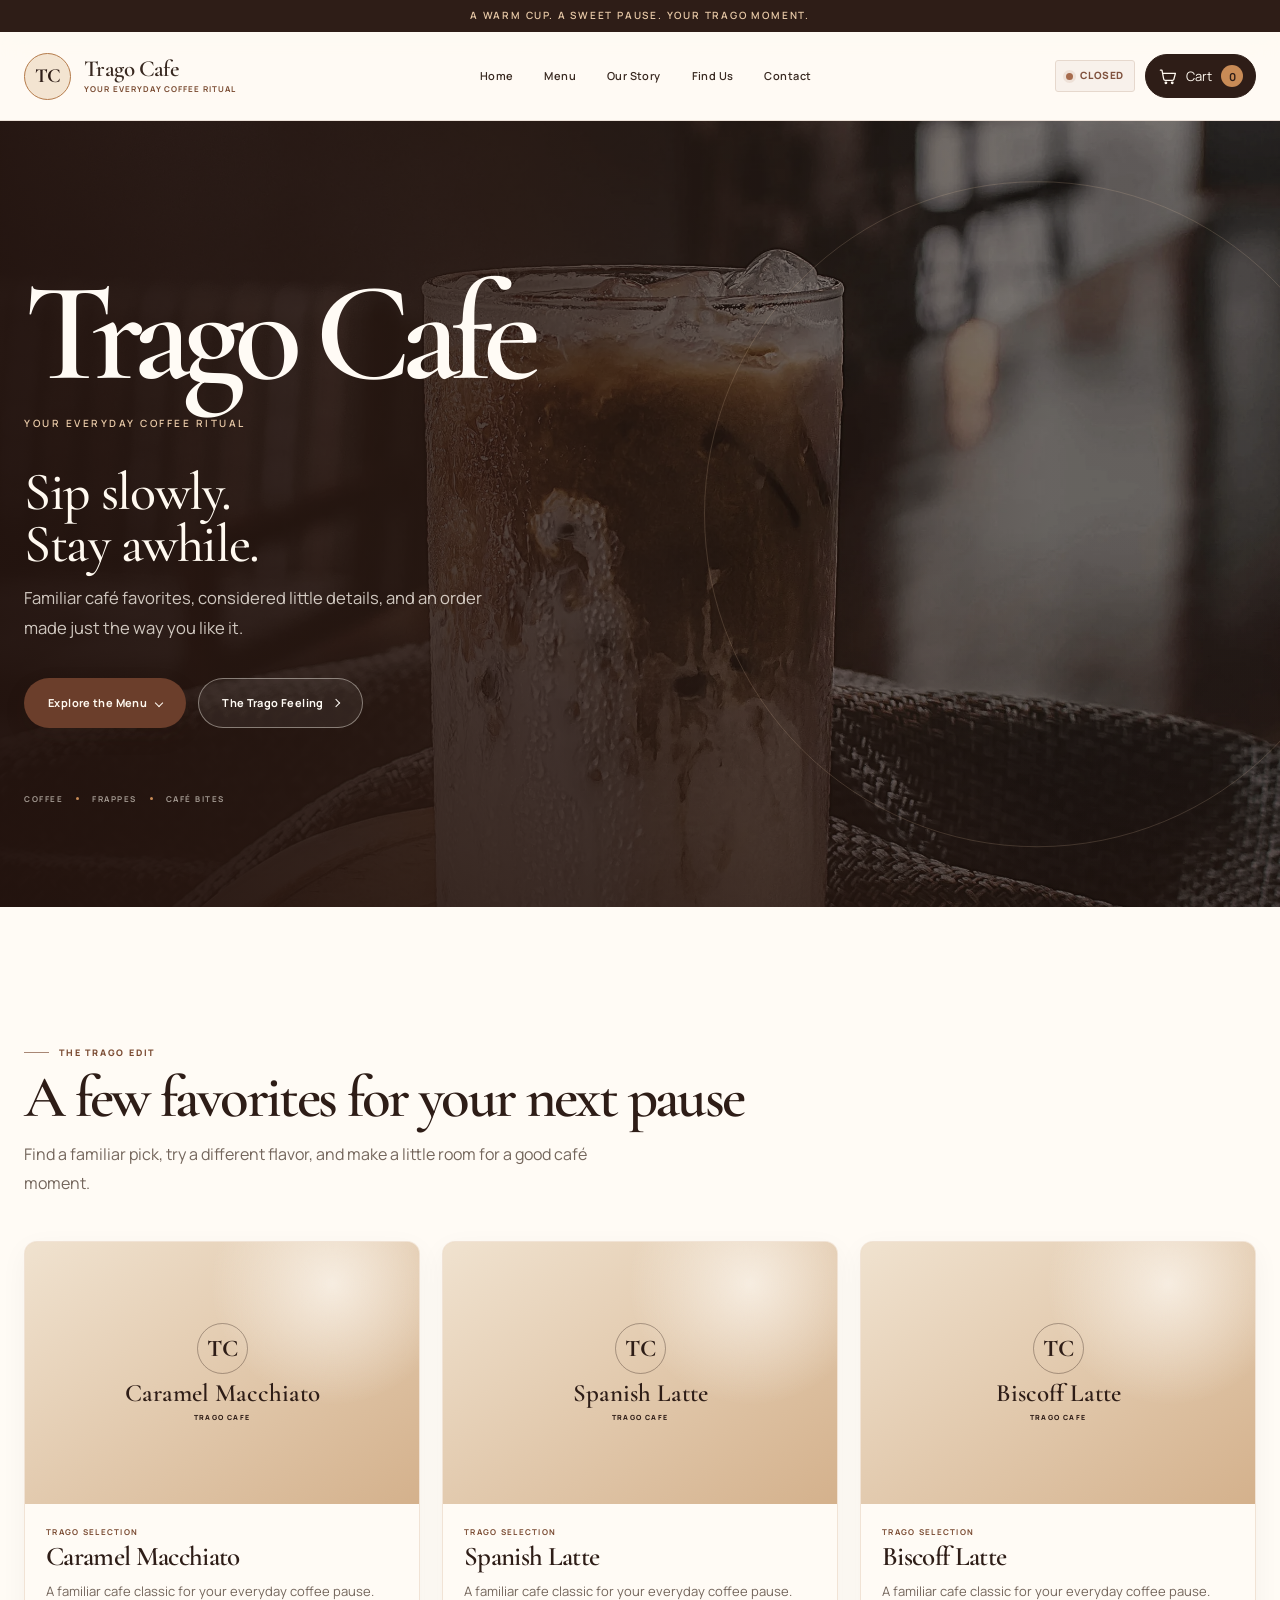
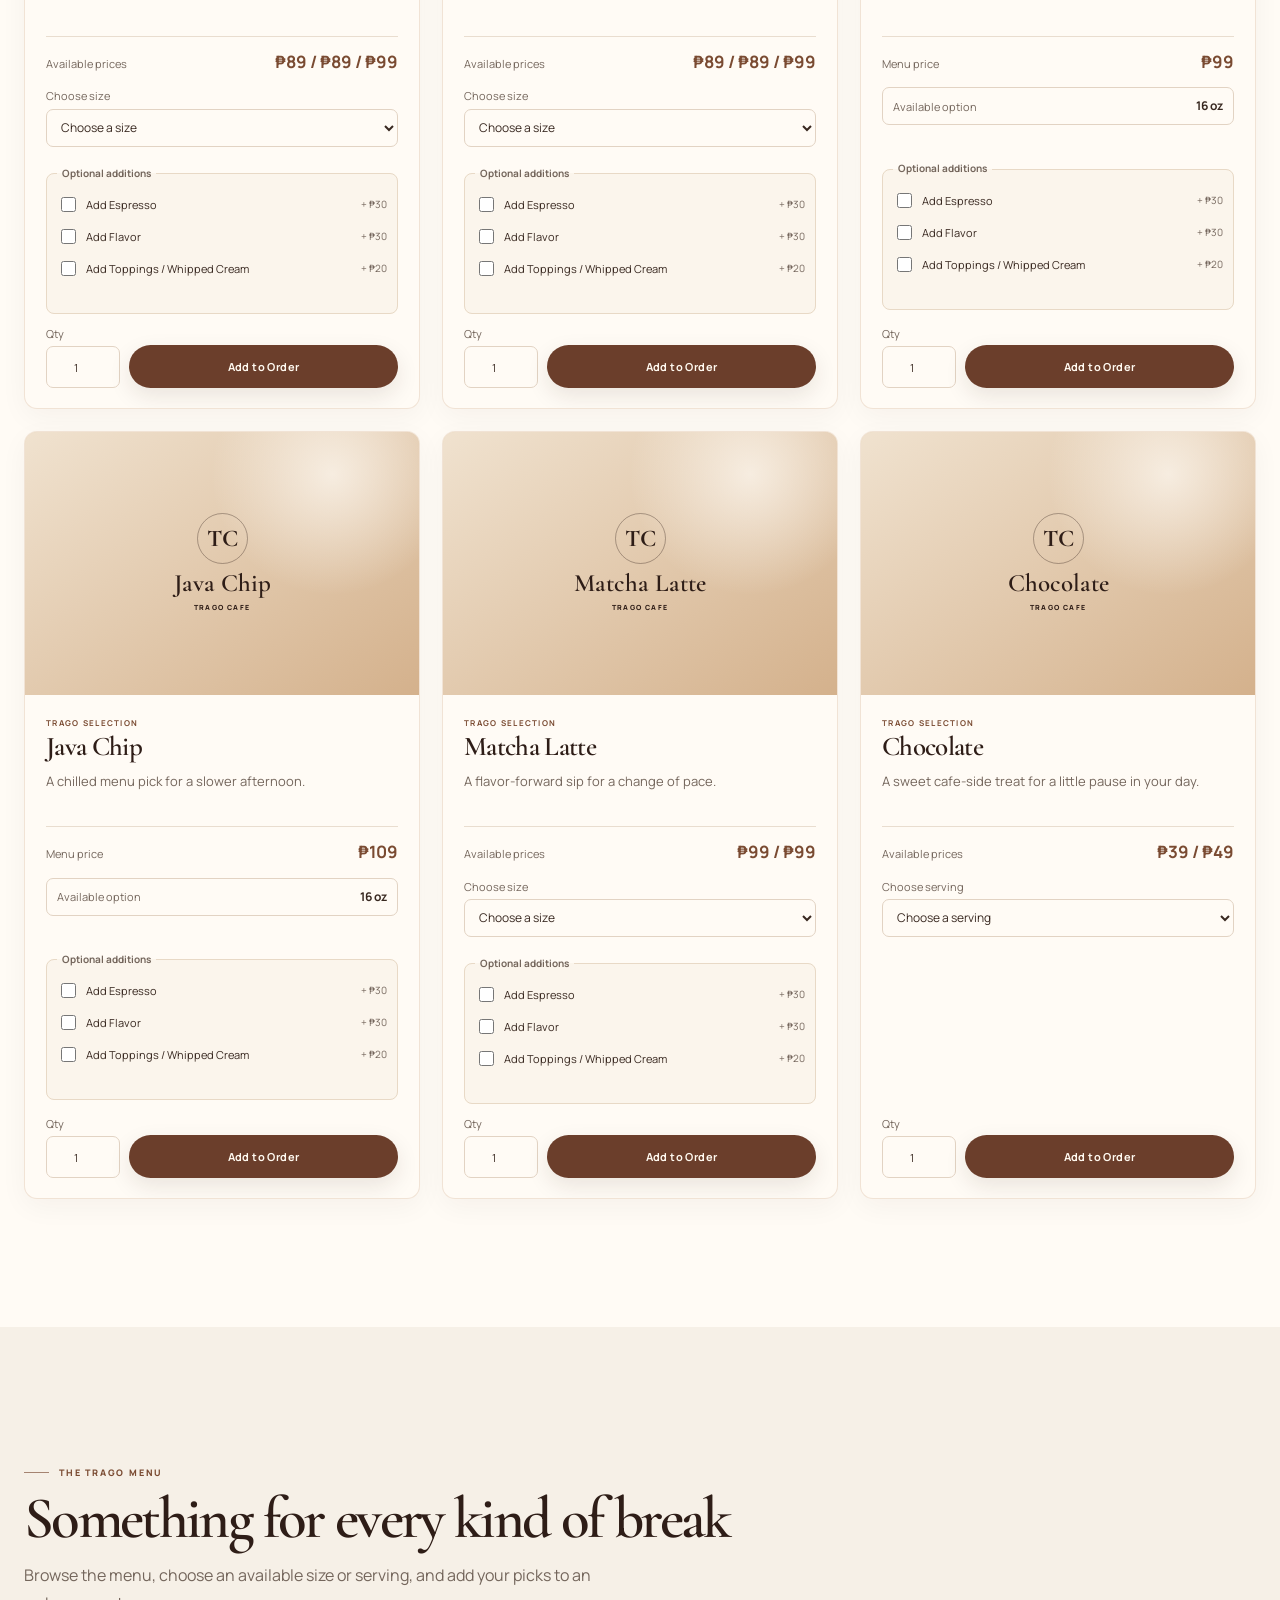
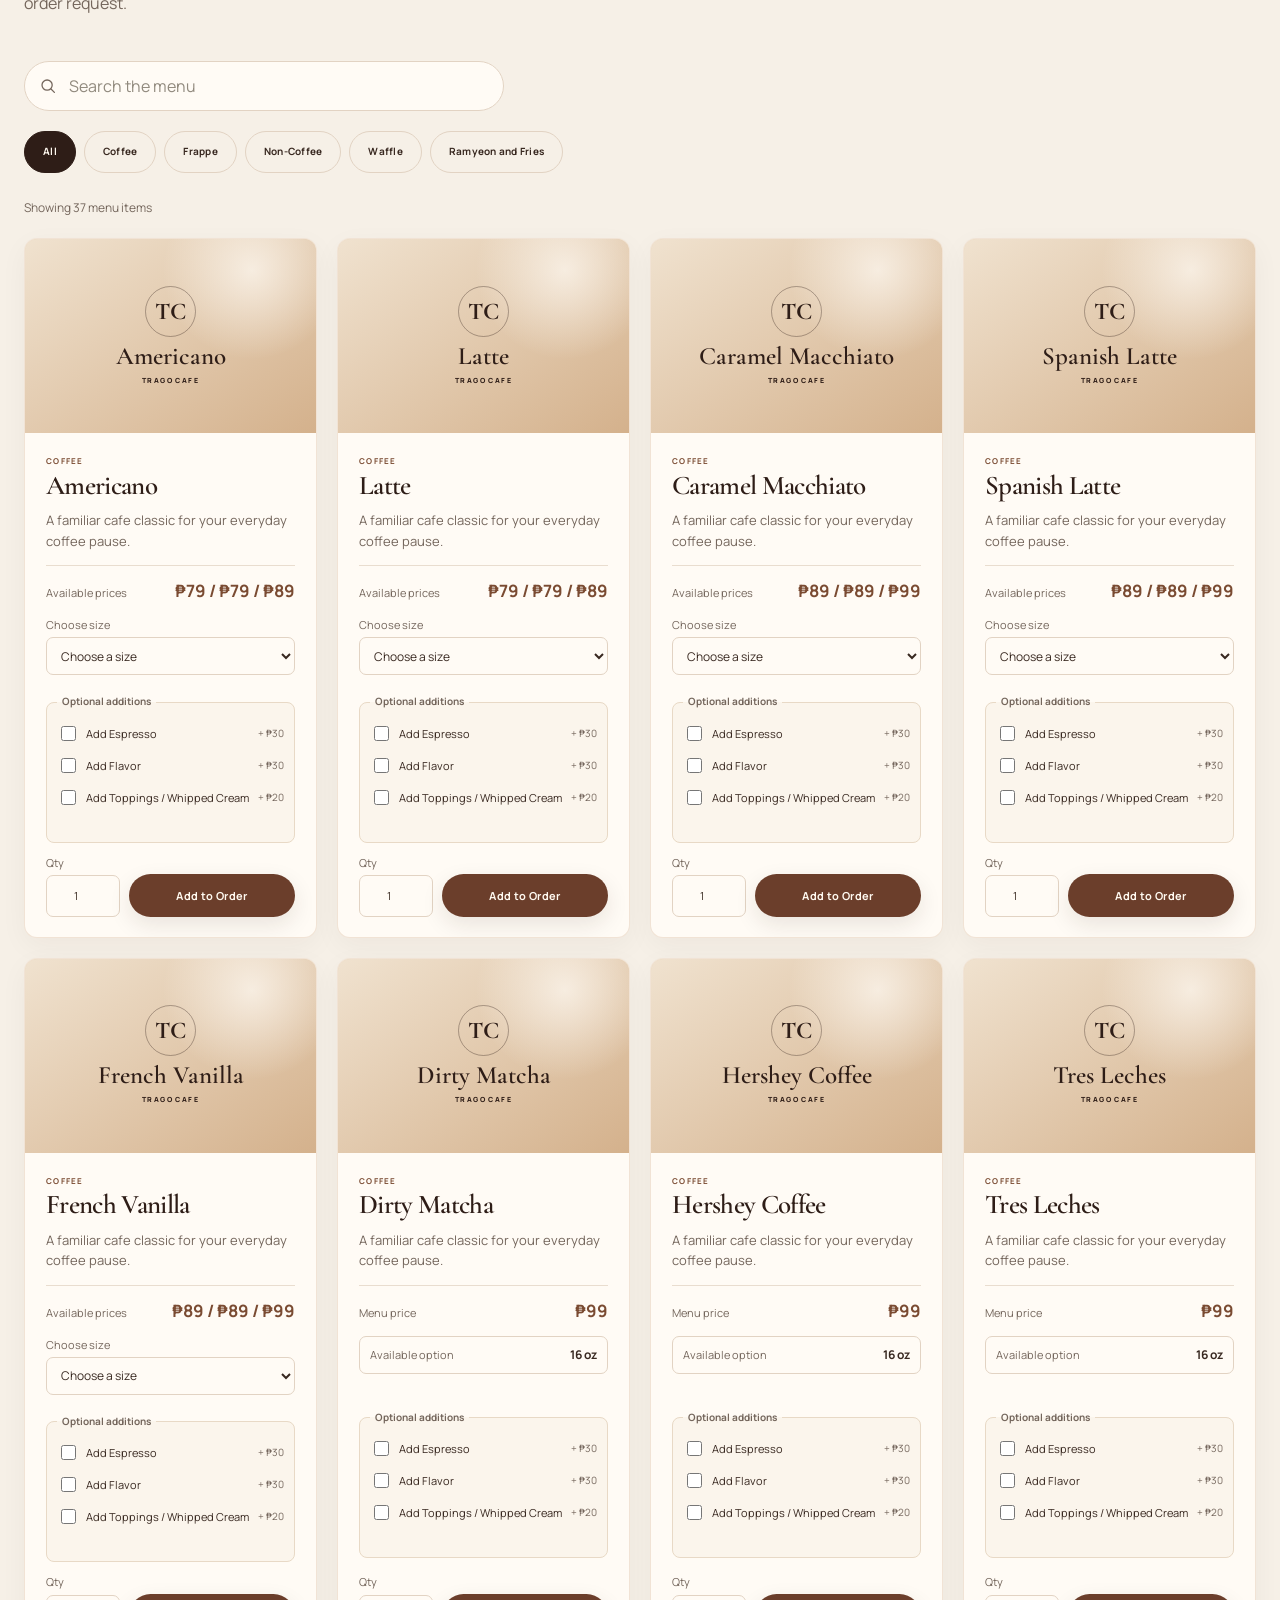
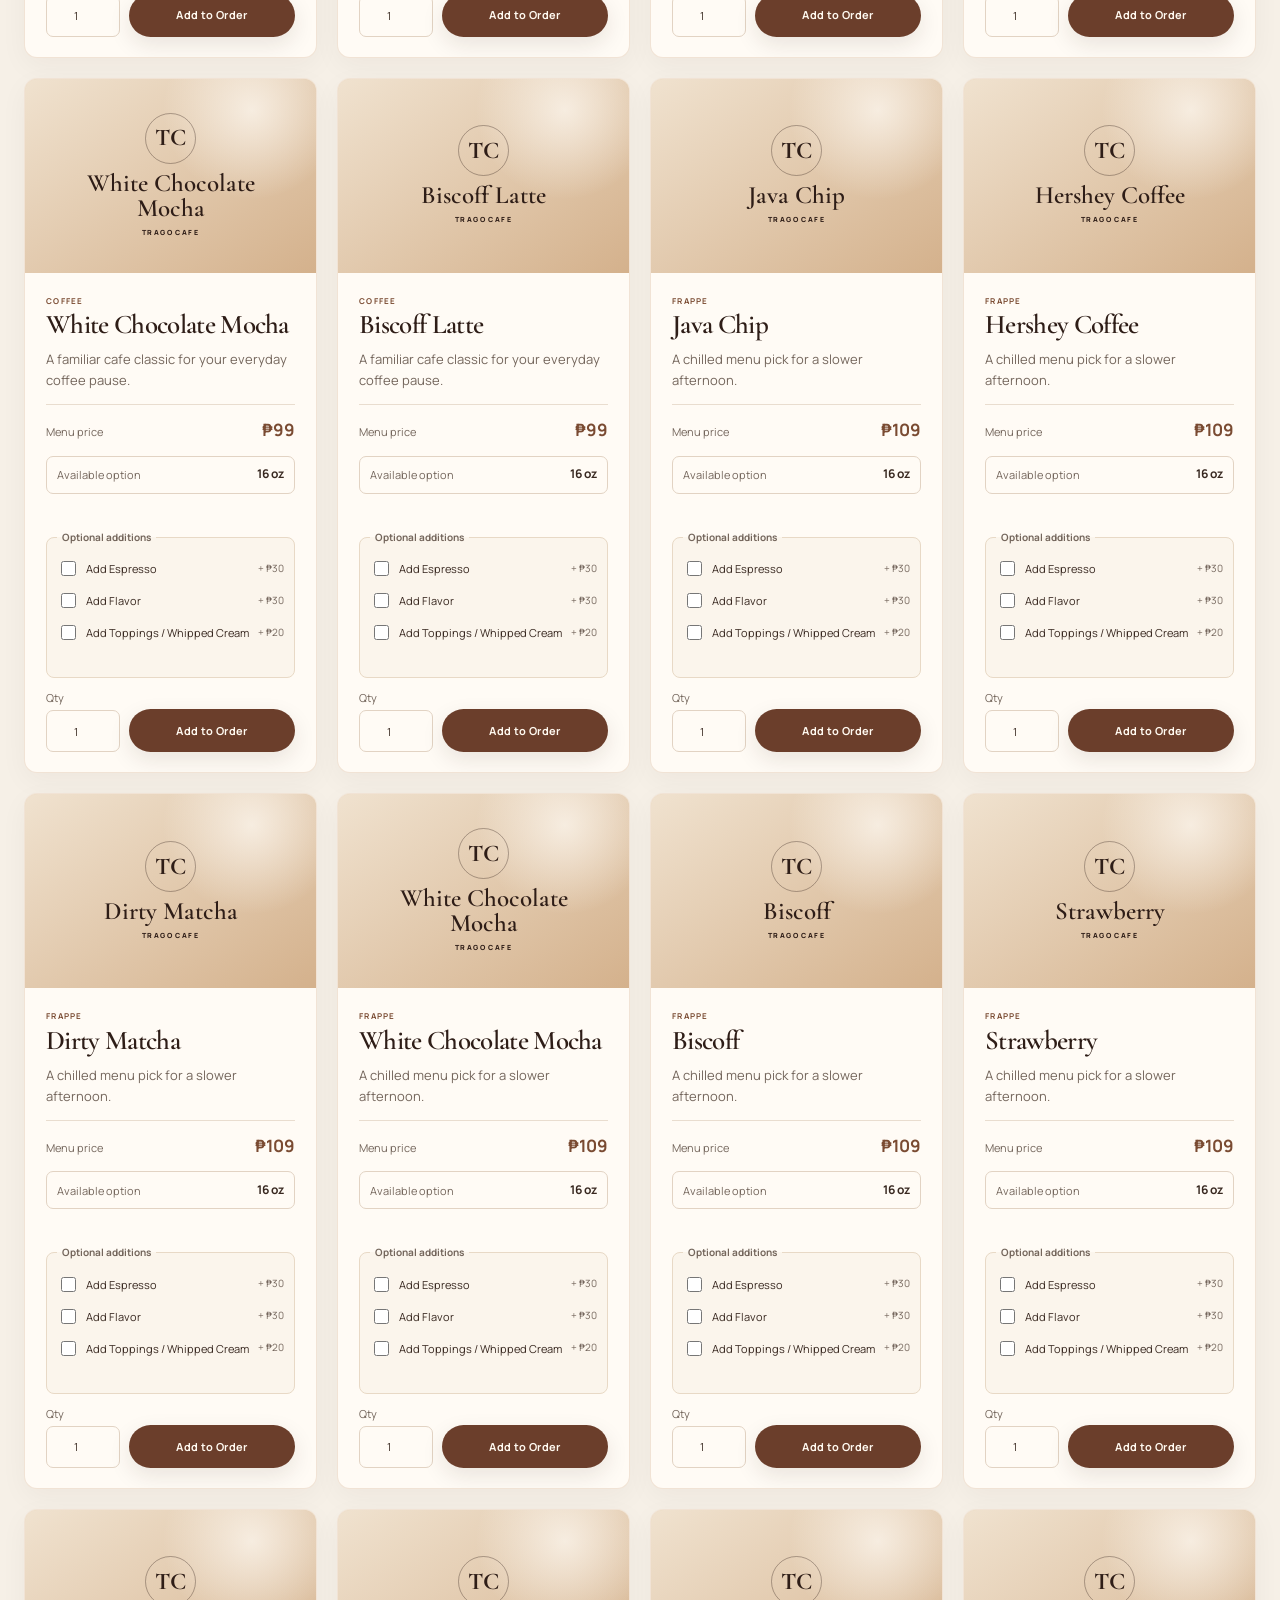
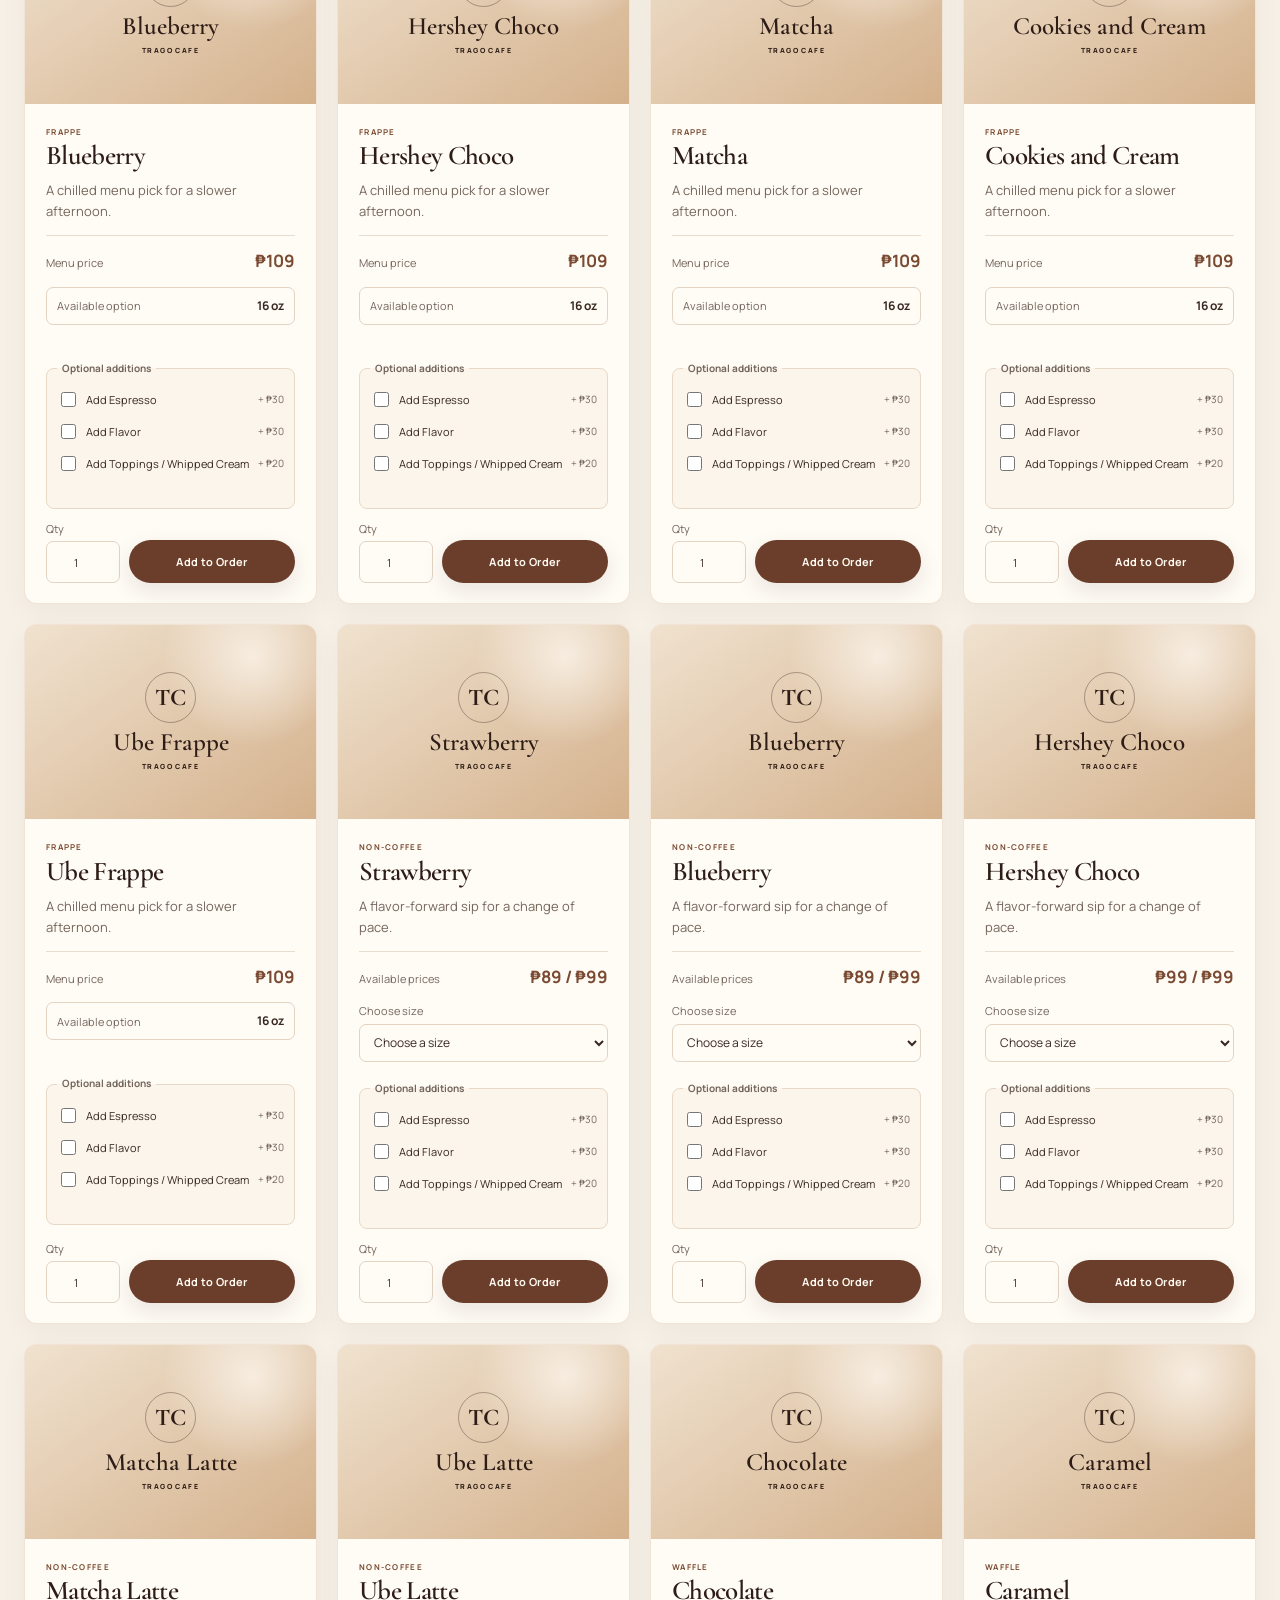
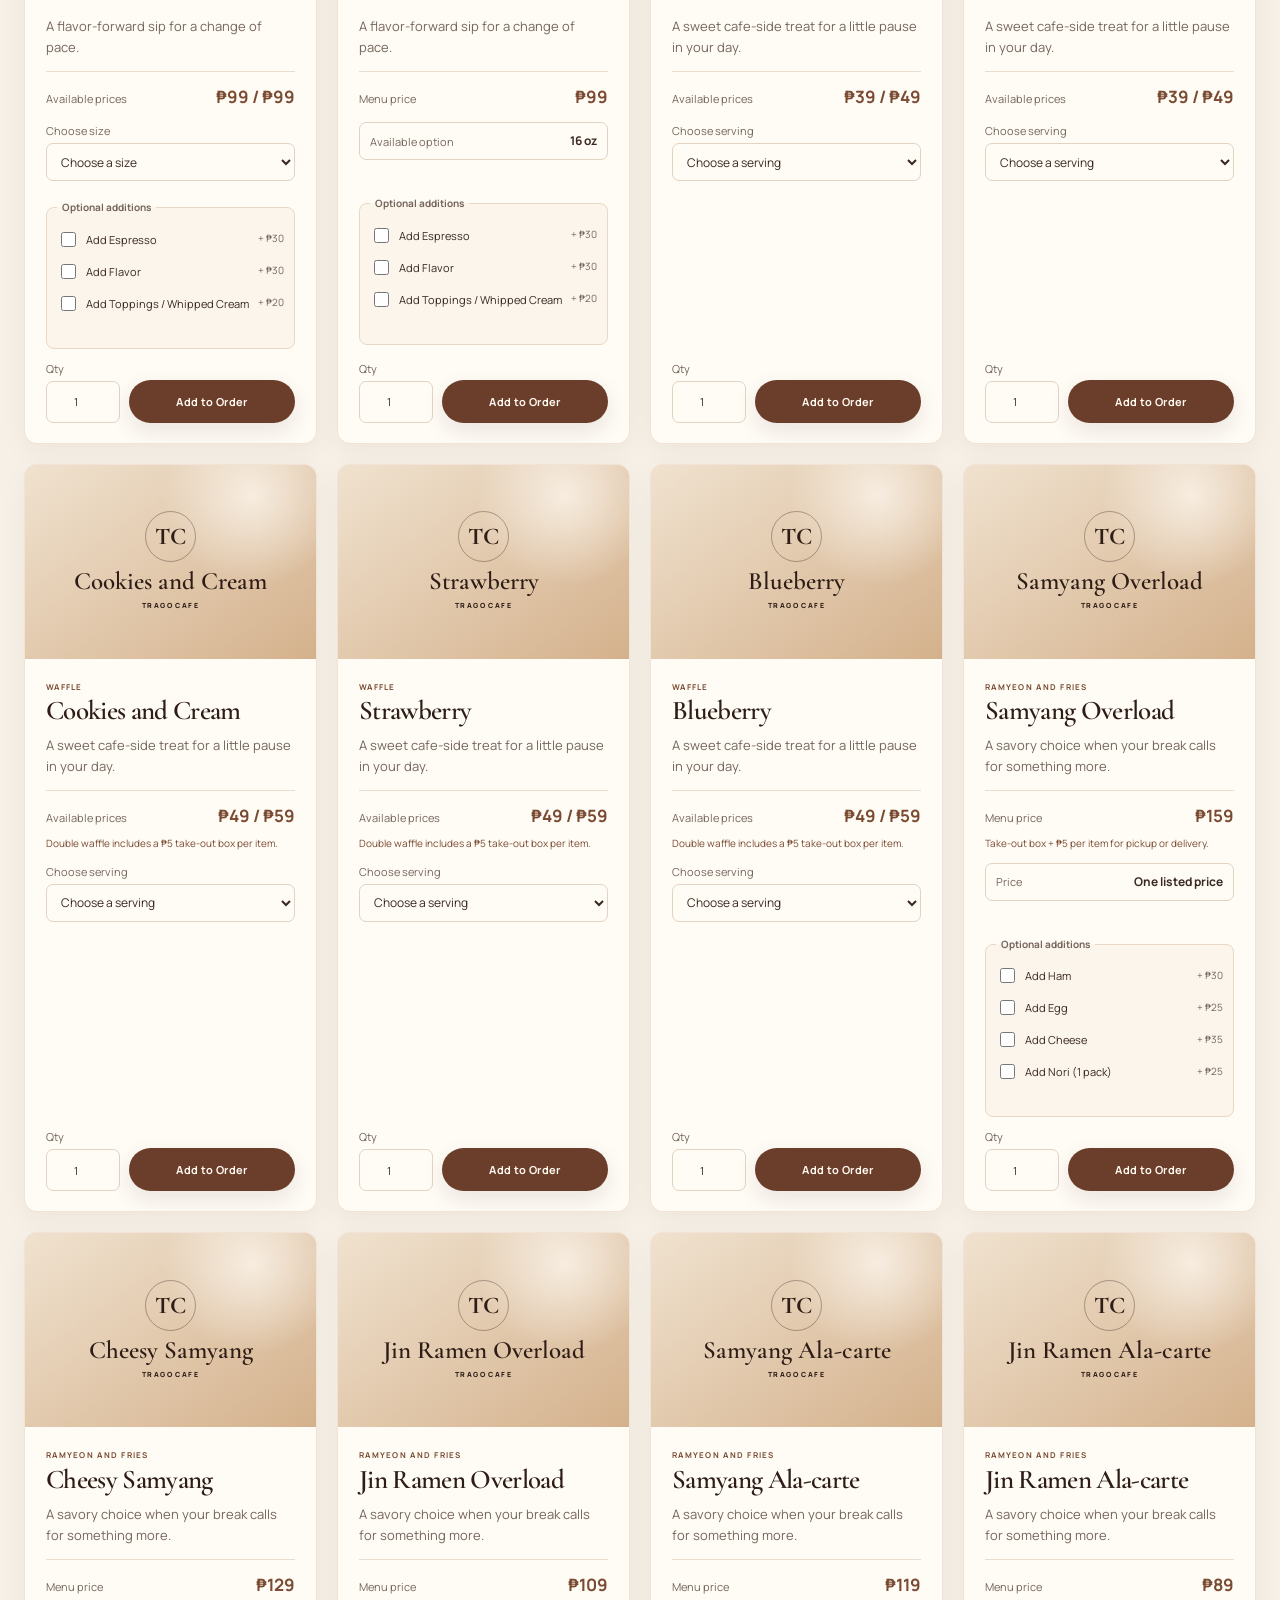
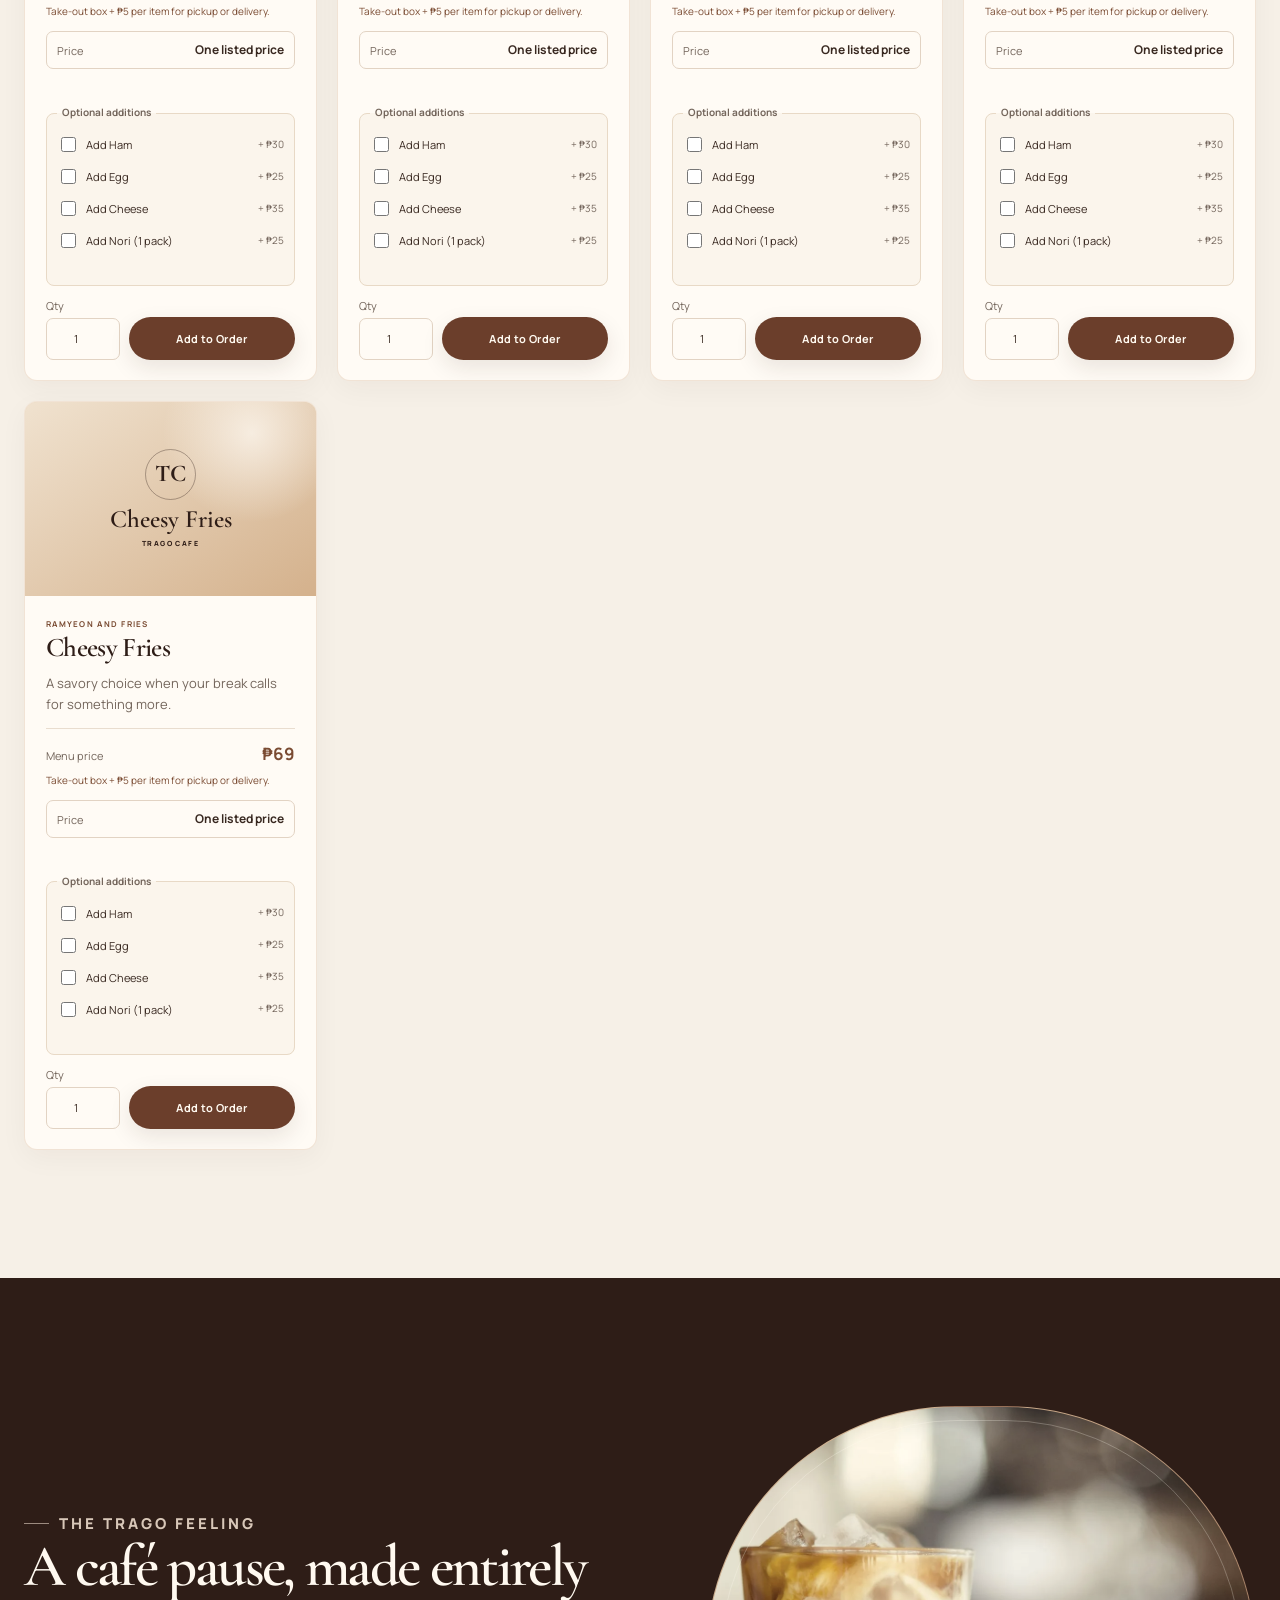
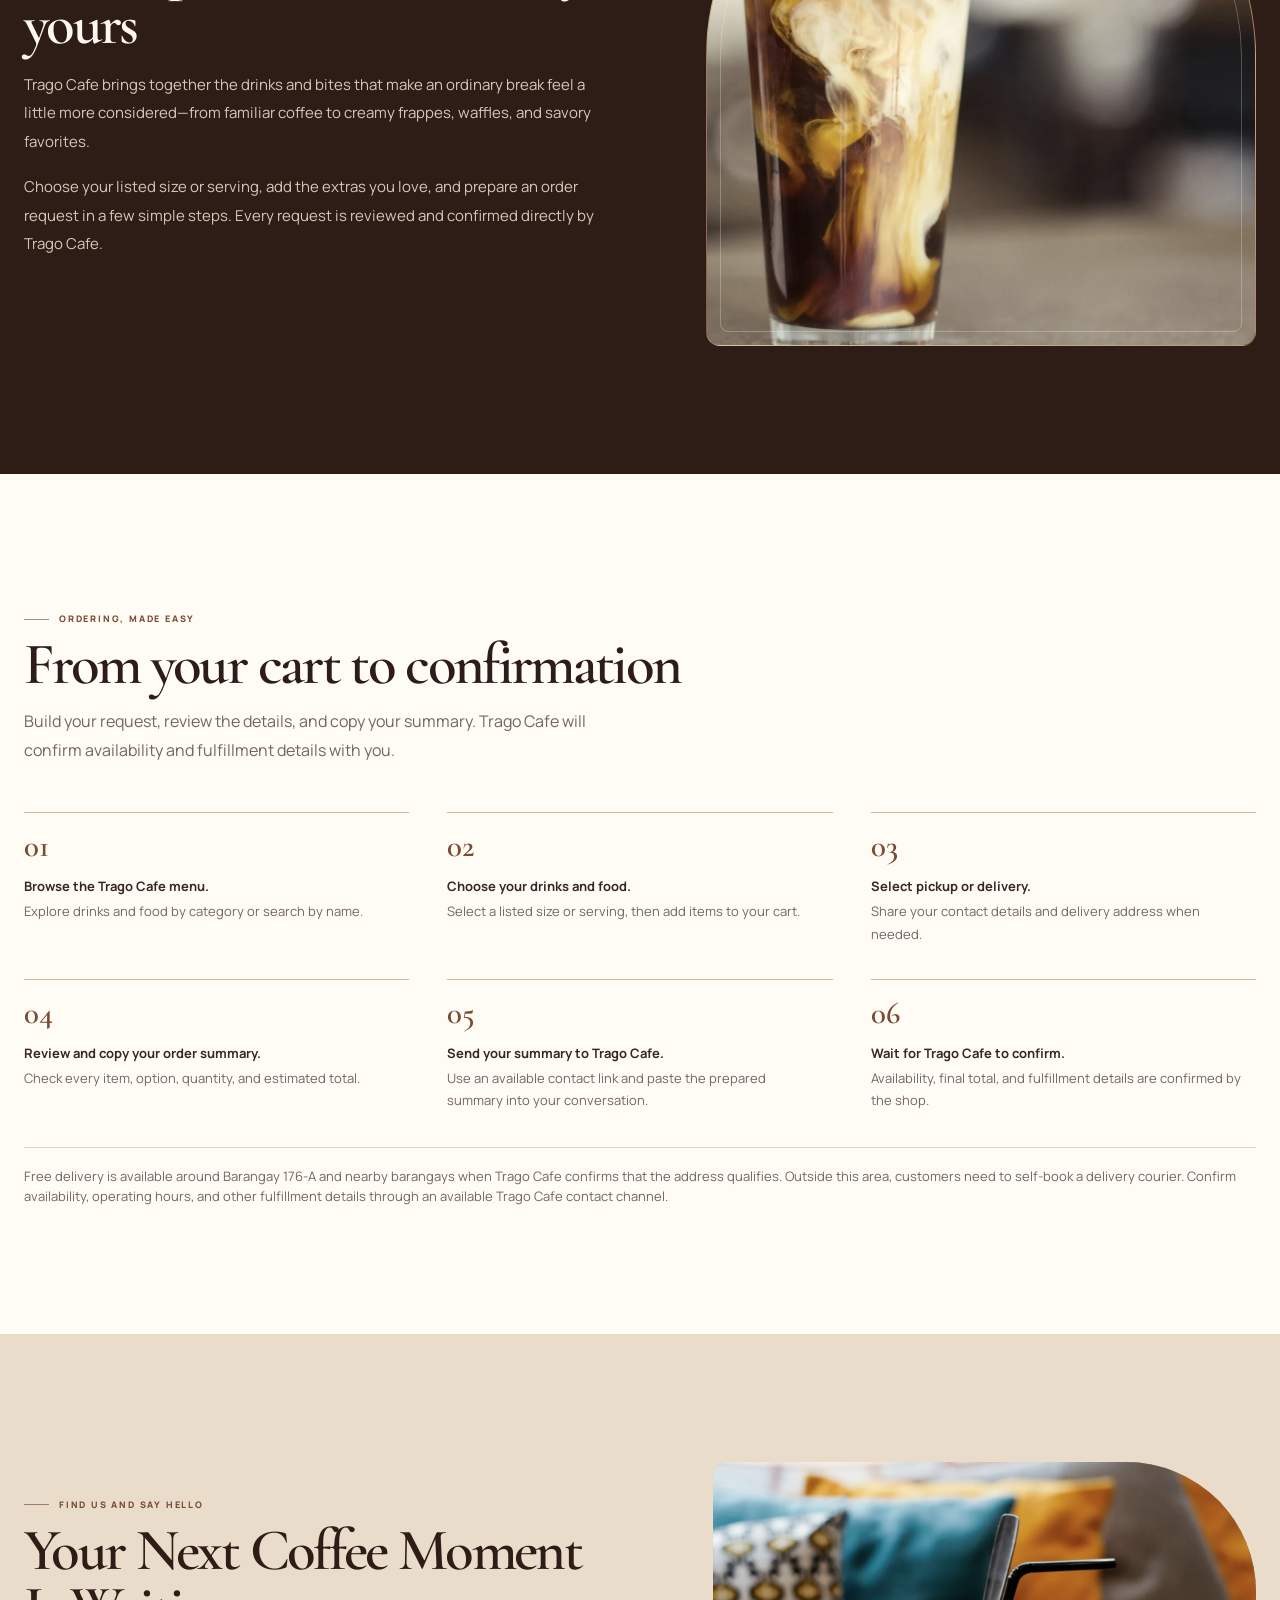
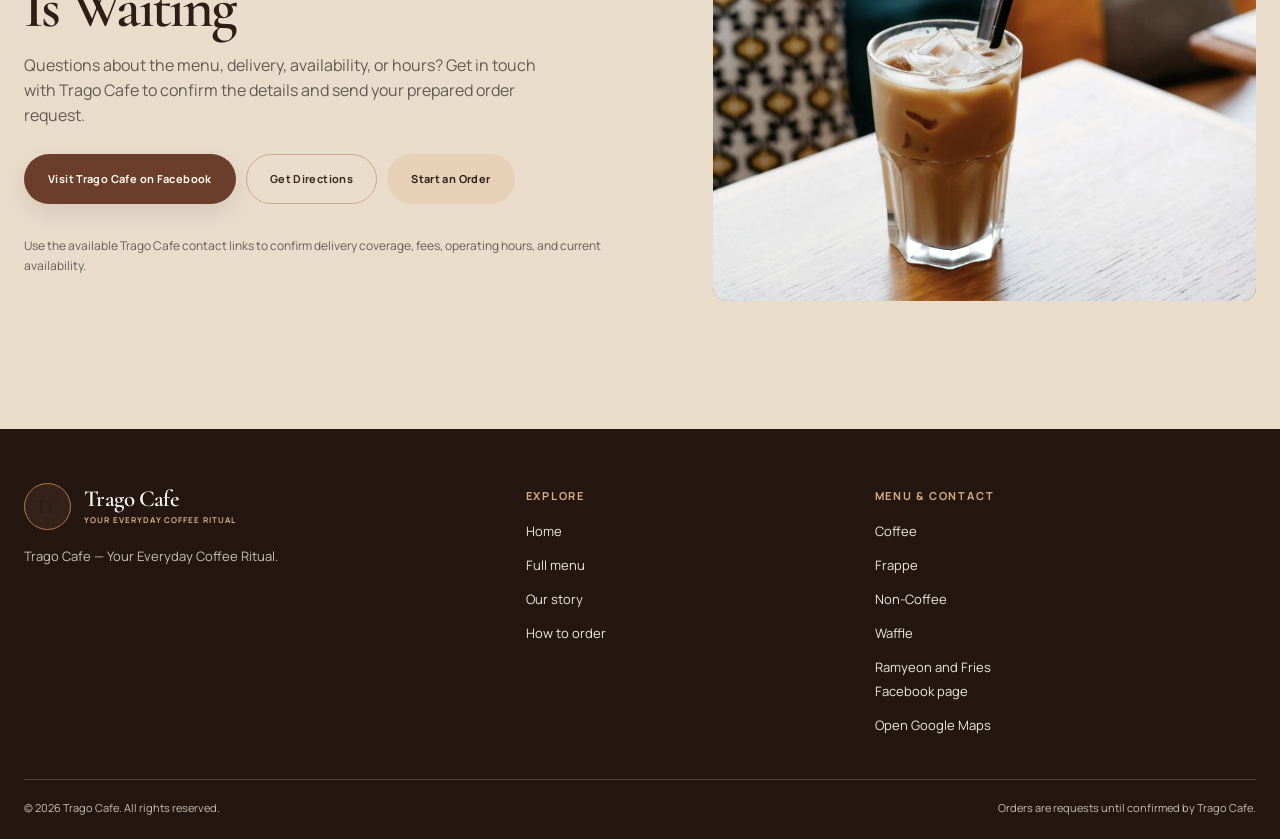
==== commit df751621: "Rebrand Option A storefront as Trago Cafe Co-authored-by: arena-agent <297053741+arena-agent@users.n" ====
--- a/index.html
+++ b/index.html
@@ -3,47 +3,50 @@
 <head>
   <meta charset="utf-8">
   <meta name="viewport" content="width=device-width, initial-scale=1">
-  <meta name="theme-color" content="#F7F4EC">
-  <meta name="description" content="Discover BTK Coffee's coffee, frappes, non-coffee drinks, waffles, and savory favorites. Browse the menu and prepare an order for Messenger.">
+  <meta name="theme-color" content="#2E1D17">
+  <meta name="description" content="Discover Trago Cafe's coffee, frappes, non-coffee drinks, waffles, and savory favorites. Browse the menu and prepare your order summary.">
   <meta property="og:type" content="website">
-  <meta property="og:title" content="BTK Coffee | Brewed to Brighten Your Day">
-  <meta property="og:description" content="Good coffee. Better moments. Browse the BTK Coffee menu and prepare your order for Messenger.">
-  <meta property="og:image" content="https://images.pexels.com/photos/18189024/pexels-photo-18189024.jpeg?auto=compress&cs=tinysrgb&fit=crop&h=627&w=1200">
-  <title>BTK Coffee | Brewed to Brighten Your Day</title>
-  <link rel="icon" href="data:image/svg+xml,%3Csvg xmlns='http://www.w3.org/2000/svg' viewBox='0 0 64 64'%3E%3Crect width='64' height='64' rx='12' fill='%23F7F4EC'/%3E%3Cpath d='M10 15h44M10 49h44' stroke='%23A89F79' stroke-width='2'/%3E%3Ctext x='32' y='40' text-anchor='middle' font-family='Georgia,serif' font-size='23' fill='%23352F28'%3EBTK%3C/text%3E%3C/svg%3E">
-  <link rel="preconnect" href="https://fonts.googleapis.com">
-  <link rel="preconnect" href="https://fonts.gstatic.com" crossorigin>
-  <link href="https://fonts.googleapis.com/css2?family=Lato:wght@400;500;600;700&family=Playfair+Display:wght@400;500;600;700&display=swap" rel="stylesheet">
-  <script src="https://cdn.jsdelivr.net/npm/@tailwindcss/browser@4"></script>
+  <meta property="og:title" content="Trago Cafe | Your Everyday Coffee Ritual">
+  <meta property="og:description" content="Sip slowly. Stay awhile. Browse the Trago Cafe menu and prepare your order summary.">
+  <meta property="og:image" content="./assets/trago-hero.webp">
+  <title>Trago Cafe | Your Everyday Coffee Ritual</title>
+  <link rel="icon" href="data:image/svg+xml,%3Csvg xmlns='http://www.w3.org/2000/svg' viewBox='0 0 64 64'%3E%3Crect width='64' height='64' rx='16' fill='%232E1D17'/%3E%3Ccircle cx='32' cy='32' r='22' fill='none' stroke='%23B47A4A' stroke-width='1.5'/%3E%3Ctext x='32' y='40' text-anchor='middle' font-family='Georgia,serif' font-size='23' fill='%23FFF9F0'%3ETC%3C/text%3E%3C/svg%3E">
   <style>
+    @font-face { font-family: "Cormorant Garamond"; src: url("./assets/cormorant-garamond-latin.woff2") format("woff2"); font-style: normal; font-weight: 500 700; font-display: swap; }
+    @font-face { font-family: "Manrope"; src: url("./assets/manrope-latin.woff2") format("woff2"); font-style: normal; font-weight: 400 800; font-display: swap; unicode-range: U+0000-00FF, U+2000-206F; }
+    @font-face { font-family: "Manrope"; src: url("./assets/manrope-latin-ext.woff2") format("woff2"); font-style: normal; font-weight: 400 800; font-display: swap; unicode-range: U+0100-024F, U+20A0-20CF; }
+
     :root {
-      --primary-color: #A89F79;
-      --secondary-color: #817653;
-      --background-color: #F7F4EC;
-      --surface-color: #FFFDF7;
-      --heading-color: #352F28;
-      --body-color: #352F28;
-      --muted-color: #777064;
-      --button-background: #817653;
-      --button-text: #FFFDF7;
-      --button-hover: #6F6548;
-      --border-color: #E6E0D4;
-      --accent-color: #B8B49A;
+      --primary-color: #B47A4A;
+      --secondary-color: #7A4B32;
+      --background-color: #F6F0E7;
+      --surface-color: #FFFBF5;
+      --heading-color: #2E1D17;
+      --body-color: #382820;
+      --muted-color: #74665C;
+      --button-background: #6B3E2B;
+      --button-text: #FFF9F0;
+      --button-hover: #4E2C1F;
+      --border-color: #E2D3C3;
+      --accent-color: #E7D1B6;
       --khaki: var(--primary-color);
       --khaki-deep: var(--secondary-color);
       --khaki-soft: var(--accent-color);
-      --beige: #E8DFC9;
+      --espresso: #2E1D17;
+      --caramel: #C88B56;
+      --latte: #D9BE9C;
+      --beige: #E9DCCB;
       --cream: var(--background-color);
       --ivory: var(--surface-color);
       --white: var(--surface-color);
       --coffee: var(--body-color);
       --muted: var(--muted-color);
       --border: var(--border-color);
-      --serif: "Playfair Display", Georgia, serif;
-      --sans: "Lato", Inter, -apple-system, BlinkMacSystemFont, "Segoe UI", sans-serif;
+      --serif: "Cormorant Garamond", Georgia, serif;
+      --sans: "Manrope", -apple-system, BlinkMacSystemFont, "Segoe UI", sans-serif;
       --page-width: 1320px;
-      --shadow-soft: 0 14px 34px rgba(53, 47, 40, 0.08);
-      --shadow-lift: 0 18px 42px rgba(53, 47, 40, 0.13);
+      --shadow-soft: 0 14px 34px rgba(46, 29, 23, 0.08);
+      --shadow-lift: 0 22px 50px rgba(46, 29, 23, 0.14);
     }
 
     *,
@@ -685,6 +688,150 @@
     @keyframes card-rise { from { opacity: 0; transform: translateY(10px); } to { opacity: 1; transform: translateY(0); } }
     @keyframes fade-in { from { opacity: 0; } to { opacity: 1; } }
     @keyframes toast-in { from { opacity: 0; transform: translateY(10px); } to { opacity: 1; transform: translateY(0); } }
+
+    /* Trago Cafe art direction: warm editorial details over the original storefront. */
+    ::selection { background: #D9BE9C; color: #2E1D17; }
+    :focus-visible { outline-color: #8A4F30; }
+    .announcement { background: var(--espresso); color: #E8C9A7; font-size: 10px; font-weight: 600; letter-spacing: .18em; }
+    .site-header { border-bottom-color: rgba(122,75,50,.14); background: rgba(255,251,245,.93); }
+    .nav-shell { min-height: 88px; }
+    .brand-lockup { gap: 13px; }
+    .brand-monogram {
+      width: 47px;
+      height: 47px;
+      border: 1px solid var(--primary-color);
+      border-radius: 50%;
+      background: #F3E4D1;
+      color: var(--espresso);
+      font-size: 20px;
+      font-weight: 700;
+      letter-spacing: -.05em;
+    }
+    .brand-monogram::before, .brand-monogram::after { display: none; }
+    .brand-copy strong { font-size: 23px; font-weight: 600; letter-spacing: -.025em; }
+    .brand-copy small { color: var(--secondary-color); font-size: 8px; font-weight: 700; letter-spacing: .12em; text-transform: uppercase; }
+    .primary-nav a { font-size: 11px; font-weight: 600; letter-spacing: .04em; }
+    .primary-nav a::after { background: var(--primary-color); }
+    .cart-trigger { border-color: var(--espresso); border-radius: 999px; background: var(--espresso); color: #FFF9F0; }
+    .cart-trigger:hover { border-color: var(--button-hover); background: var(--button-hover); }
+    .cart-badge { background: var(--caramel); color: var(--espresso); }
+    .menu-toggle { border-radius: 50%; }
+
+    .hero { background: var(--espresso); }
+    .hero::before {
+      position: absolute;
+      z-index: 0;
+      top: 50%;
+      right: -7vw;
+      width: min(52vw, 740px);
+      aspect-ratio: 1;
+      border: 1px solid rgba(232,201,167,.18);
+      border-radius: 50%;
+      content: "";
+      transform: translateY(-50%);
+      pointer-events: none;
+    }
+    .hero-media img { filter: saturate(.72) sepia(.1) brightness(.82); object-position: center 52%; }
+    .hero::after {
+      background:
+        linear-gradient(90deg, rgba(35,19,14,.94) 0%, rgba(43,25,18,.78) 40%, rgba(43,25,18,.18) 82%),
+        linear-gradient(0deg, rgba(35,19,14,.52), transparent 48%);
+    }
+    .hero-inner { position: relative; z-index: 1; padding-block: 86px 108px; }
+    .hero-copy { width: min(100%, 790px); }
+    .hero h1 { max-width: 850px; font-size: clamp(5.6rem, 11vw, 10.2rem); font-weight: 600; letter-spacing: -.07em; line-height: .79; }
+    .hero-tagline { margin-top: 27px; color: #E8C9A7; font-size: 10px; font-weight: 600; letter-spacing: .25em; }
+    .hero h2 { margin-top: 34px; color: #FFF9F0; font-size: clamp(2.3rem, 4.2vw, 3.8rem); font-weight: 500; line-height: .98; }
+    .hero-copy > p { max-width: 475px; color: rgba(255,249,240,.78); line-height: 1.8; }
+    .hero-actions { margin-top: 35px; }
+    .hero-ritual { position: absolute; bottom: 31px; left: 0; display: flex; align-items: center; gap: 13px; color: rgba(255,249,240,.58); font-size: 8px; font-weight: 700; letter-spacing: .19em; }
+    .hero-ritual i { width: 3px; height: 3px; border-radius: 50%; background: var(--caramel); }
+
+    .button { min-height: 50px; border-radius: 999px; padding-inline: 23px; font-size: 11px; font-weight: 700; letter-spacing: .035em; }
+    .button-primary { box-shadow: 0 8px 22px rgba(46,29,23,.1); }
+    .button-primary:hover { box-shadow: 0 11px 25px rgba(46,29,23,.18); }
+    .button-light { border-color: rgba(255,249,240,.42); background: rgba(255,249,240,.06); backdrop-filter: blur(5px); }
+    .button-outline { border-color: #C9A98C; }
+    .button-soft { background: var(--accent-color); }
+    .hero-actions .button::after { width: 6px; height: 6px; border-right: 1px solid currentColor; border-bottom: 1px solid currentColor; content: ""; transform: rotate(-45deg); }
+    .hero-actions .button-primary::after { content: ""; transform: rotate(45deg); }
+
+    .section { padding-block: clamp(88px, 10vw, 138px); }
+    .section-heading { max-width: 790px; margin-bottom: 43px; }
+    .eyebrow { display: inline-flex; align-items: center; gap: 10px; color: var(--secondary-color); font-size: 9px; font-weight: 800; letter-spacing: .2em; }
+    .eyebrow::before { width: 25px; height: 1px; background: currentColor; content: ""; opacity: .65; }
+    .section-heading h2, .story-copy h2, .contact-copy h2, .steps-heading h2 { font-weight: 600; letter-spacing: -.045em; line-height: .98; }
+    .section-heading > p:last-child, .steps-heading > p:last-child { line-height: 1.8; }
+
+    .product-grid { gap: 25px; }
+    .product-card { border-color: rgba(180,122,74,.19); border-radius: 13px; box-shadow: 0 8px 28px rgba(46,29,23,.045); }
+    .product-card:hover { border-color: rgba(180,122,74,.5); box-shadow: var(--shadow-lift); transform: translateY(-6px); }
+    .product-photo { aspect-ratio: 1.5 / 1; background: #E7D1B6; }
+    .product-photo img { position: absolute; z-index: 1; inset: 0; }
+    .product-photo.image-failed { background: #E7D1B6; }
+    .product-image-fallback {
+      position: absolute;
+      inset: 0;
+      display: grid;
+      place-content: center;
+      justify-items: center;
+      gap: 7px;
+      padding: 24px;
+      background: radial-gradient(circle at 78% 16%, rgba(255,251,245,.7), transparent 32%), linear-gradient(145deg, #F0E2CF, #D4B18C);
+      color: var(--espresso);
+      text-align: center;
+    }
+    .fallback-monogram { display: grid; width: 51px; height: 51px; place-items: center; border: 1px solid rgba(46,29,23,.35); border-radius: 50%; font-family: var(--serif); font-size: 24px; font-weight: 700; }
+    .fallback-product-name { max-width: 210px; font-family: var(--serif); font-size: 25px; font-weight: 600; line-height: 1; }
+    .fallback-brand { font-size: 7px; font-weight: 800; letter-spacing: .2em; text-transform: uppercase; }
+    .product-content { padding: 22px 21px 20px; }
+    .product-kicker { color: var(--secondary-color); font-size: 8px; letter-spacing: .16em; }
+    .product-content h3 { font-size: 27px; font-weight: 600; letter-spacing: -.025em; line-height: 1.05; }
+    .product-description { margin-top: 10px; line-height: 1.6; }
+    .product-price-row { padding-top: 12px; border-top: 1px solid rgba(226,211,195,.75); }
+    .product-price { color: var(--secondary-color); }
+    .product-option-wrap select, .product-fixed-option, .quantity-field input { border-radius: 7px; background-color: #FFFBF5; }
+    .product-addons { border-color: #E8D9C6; border-radius: 8px; background: #FBF5EC; }
+    .product-addon-choice input { accent-color: var(--button-background); }
+    .add-button { min-height: 43px; padding-inline: 13px; }
+    .menu-search { border-radius: 999px; background: var(--ivory); }
+    .category-tab { border-radius: 999px; padding-inline: 18px; font-size: 10px; font-weight: 700; letter-spacing: .025em; }
+    .category-tab:hover { border-color: var(--primary-color); background: #F0E2D2; }
+    .category-tab[aria-selected="true"] { border-color: var(--espresso); background: var(--espresso); color: #FFF9F0; }
+    .empty-results { border-color: #C9A98C; border-radius: 13px; }
+
+    #story { background: var(--espresso); color: #FFF9F0; }
+    #story .eyebrow { color: #D9AE83; }
+    #story .story-copy h2 { color: #FFF9F0; }
+    #story .story-copy p { color: #D8C7B8; line-height: 1.9; }
+    .story-image { min-height: 540px; border: 1px solid rgba(232,201,167,.22); border-radius: 250px 250px 14px 14px; background: linear-gradient(145deg, #D9BE9C, #6B3E2B); }
+    .story-image::after { position: absolute; inset: 13px; border: 1px solid rgba(255,249,240,.25); border-radius: 237px 237px 8px 8px; content: ""; pointer-events: none; }
+    .story-image img { filter: saturate(.72) sepia(.08); }
+    .steps-section { background: #FFFBF5; }
+    .steps-list li { border-top-color: #D5B894; }
+    .steps-list li::before { color: var(--secondary-color); font-size: 31px; font-weight: 600; line-height: 1; }
+    .steps-list strong { font-size: 13px; line-height: 1.55; }
+    .steps-list span { line-height: 1.7; }
+    .contact-section { background: var(--beige); }
+    .contact-photo { border-radius: 14px 130px 14px 14px; background: linear-gradient(145deg, #D9BE9C, #6B3E2B); }
+    .contact-photo img { filter: saturate(.76) sepia(.06); }
+    .contact-note { line-height: 1.7; }
+    .site-footer { background: #241712; }
+    .footer-brand .brand-monogram { border-color: #B47A4A; background: #34221B; }
+    .footer-brand .brand-copy small { color: #D9AE83; }
+    .footer-column h2 { color: #D9AE83; }
+    .footer-links a:hover { color: #E8C9A7; }
+
+    .order-drawer { border-left: 1px solid rgba(180,122,74,.25); }
+    .drawer-header { padding-block: 24px; }
+    .drawer-header h2 { font-size: 33px; font-weight: 600; }
+    .icon-button { border-radius: 50%; }
+    .form-section legend, .review-box h3 { font-weight: 600; }
+    .field input, .field select, .field textarea { border-radius: 7px; }
+    .review-box { border-color: #E2D3C3; border-radius: 10px; background: #FBF5EC; }
+    .summary-pre { border-radius: 8px; background: #FBF5EC; }
+    .confirmation-mark { border-color: var(--primary-color); color: var(--secondary-color); }
+    .toast { border-radius: 9px; background: var(--espresso); }
 
     @media (min-width: 1120px) {
       .product-grid { grid-template-columns: repeat(4, minmax(0, 1fr)); gap: 20px; }
@@ -804,6 +951,13 @@
       .toast-region { right: 14px; bottom: 14px; width: calc(100% - 28px); }
     }
 
+    @media (max-width: 360px) {
+      .site-header .brand-copy { display: none; }
+      .site-header .brand-lockup { gap: 0; }
+      .site-header .brand-monogram { width: 43px; height: 43px; }
+      .nav-actions { gap: 6px; }
+    }
+
     .admin-preview-banner { position: relative; z-index: 31; padding: 9px 16px; background: #6e503d; color: #fffdf7; font-size: 12px; text-align: center; }
     .admin-preview-banner a { margin-left: 6px; color: #f0e4c8; font-weight: 700; text-underline-offset: 3px; }
     .brand-logo-image { width: 55px; height: 48px; flex: 0 0 auto; object-fit: contain; }
@@ -829,21 +983,21 @@
 </head>
 <body>
   <a class="skip-link" href="#main-content">Skip to content</a>
-  <div class="announcement" data-content="announcement">Your favorite coffee moments start here.</div>
+  <div class="announcement" data-content="announcement">A warm cup. A sweet pause. Your Trago moment.</div>
 
   <header class="site-header">
     <div class="nav-shell">
-      <a class="brand-lockup" href="#home" aria-label="BTK Coffee home">
-        <span class="brand-monogram" aria-hidden="true">BTK</span>
+      <a class="brand-lockup" href="#home" aria-label="Trago Cafe home">
+        <span class="brand-monogram" aria-hidden="true">TC</span>
         <img class="brand-logo-image" data-brand-image alt="" hidden>
-        <span class="brand-copy"><strong data-business-name>BTK Coffee</strong><small data-tagline>Brewed to Brighten Your Day</small></span>
+        <span class="brand-copy"><strong data-business-name>Trago Cafe</strong><small data-tagline>Your Everyday Coffee Ritual</small></span>
       </a>
       <nav class="primary-nav" id="primaryNav" aria-label="Main navigation">
         <a data-nav-link="home" href="#home">Home</a>
         <a data-nav-link="menu" href="#menu">Menu</a>
         <a data-nav-link="story" href="#story">Our Story</a>
         <a data-nav-link="findUs" href="#find-us">Find Us</a>
-        <a data-nav-link="contact" data-messenger-link href="https://m.me/btkcoffeeeee" target="_blank" rel="noopener noreferrer">Contact</a>
+        <a data-nav-link="contact" href="#find-us">Contact</a>
       </nav>
       <div class="nav-actions">
         <div class="store-status is-closed" id="storeStatusBadge" role="status" aria-live="polite" aria-label="Store status: Closed">
@@ -864,38 +1018,39 @@
   <main id="main-content">
     <section class="hero" id="home" aria-labelledby="hero-title">
       <div class="hero-media" aria-hidden="true">
-        <img id="heroImage" src="https://images.pexels.com/photos/18189024/pexels-photo-18189024.jpeg?auto=compress&cs=tinysrgb&fit=crop&h=1400&w=2200" alt="" fetchpriority="high">
+        <img id="heroImage" src="./assets/trago-hero.webp" alt="" fetchpriority="high">
       </div>
       <div class="hero-inner">
         <div class="hero-copy">
-          <h1 id="hero-title"><span data-business-name>BTK Coffee</span></h1>
-          <span class="hero-tagline" data-tagline>Brewed to Brighten Your Day</span>
-          <h2 data-content="heroHeading">Good Coffee.<br>Better Moments.</h2>
-          <p class="content-multiline" data-content="heroDescription">Crafted with passion, inspired by late-night café adventures, and made to brighten your day.</p>
+          <h1 id="hero-title"><span data-business-name>Trago Cafe</span></h1>
+          <span class="hero-tagline" data-tagline>Your Everyday Coffee Ritual</span>
+          <h2 data-content="heroHeading">Sip slowly.<br>Stay awhile.</h2>
+          <p class="content-multiline" data-content="heroDescription">Familiar café favorites, considered little details, and an order made just the way you like it.</p>
           <div class="hero-actions">
-            <a class="button button-primary" data-content="heroPrimaryCta" href="#menu">Order Your Favorites</a>
-            <a class="button button-light" data-content="heroSecondaryCta" href="#story">Discover Our Story</a>
+            <a class="button button-primary" data-content="heroPrimaryCta" href="#menu">Explore the Menu</a>
+            <a class="button button-light" data-content="heroSecondaryCta" href="#story">The Trago Feeling</a>
           </div>
         </div>
+        <div class="hero-ritual" aria-hidden="true"><span>COFFEE</span><i></i><span>FRAPPES</span><i></i><span>CAFÉ BITES</span></div>
       </div>
     </section>
 
     <section class="section section-ivory" aria-labelledby="featured-title">
       <div class="page-shell">
         <div class="section-heading">
-          <p class="eyebrow" data-content="featuredEyebrow">A little something for your day</p>
-          <h2 id="featured-title" data-content="featuredHeading">A few BTK favorites</h2>
-          <p class="content-multiline" data-content="featuredDescription">Find a familiar pick, try a new flavor, and make a little room for a good coffee moment.</p>
+          <p class="eyebrow" data-content="featuredEyebrow">The Trago edit</p>
+          <h2 id="featured-title" data-content="featuredHeading">A few favorites for your next pause</h2>
+          <p class="content-multiline" data-content="featuredDescription">Find a familiar pick, try a different flavor, and make a little room for a good café moment.</p>
         </div>
-        <div class="featured-grid" id="featuredGrid" aria-label="Featured BTK Coffee menu items"></div>
+        <div class="featured-grid" id="featuredGrid" aria-label="Featured Trago Cafe menu items"></div>
       </div>
     </section>
 
     <section class="section" id="menu" aria-labelledby="menu-title">
       <div class="page-shell">
         <div class="section-heading">
-          <p class="eyebrow" data-content="menuEyebrow">The BTK menu</p>
-          <h2 id="menu-title" data-content="menuHeading">Something for your kind of break</h2>
+          <p class="eyebrow" data-content="menuEyebrow">The Trago menu</p>
+          <h2 id="menu-title" data-content="menuHeading">Something for every kind of break</h2>
           <p class="content-multiline" data-content="menuDescription">Browse the menu, choose an available size or serving, and add your picks to an order request.</p>
         </div>
         <div class="menu-tools">
@@ -917,13 +1072,13 @@
     <section class="section section-ivory" id="story" aria-labelledby="story-title">
       <div class="page-shell story-layout">
         <div class="story-copy">
-          <p class="eyebrow" data-content="storyEyebrow">Our story</p>
-          <h2 id="story-title" data-content="storyHeading">From Late-Night Café Adventures to Your Favorite Cup</h2>
-          <p class="content-multiline" data-content="storyParagraphOne">BTK Coffee was born out of a shared passion for coffee between two people who simply loved exploring different cafés every night. What began as a nightly adventure to discover new flavors soon turned into a dream of crafting our own unique blend.</p>
-          <p class="content-multiline" data-content="storyParagraphTwo">With countless cups and late-night experiments, we finally created an iced coffee recipe that perfectly matched our palate. After sharing it with friends and receiving overwhelmingly positive feedback, BTK Coffee was officially established.</p>
+          <p class="eyebrow" data-content="storyEyebrow">The Trago feeling</p>
+          <h2 id="story-title" data-content="storyHeading">A café pause, made entirely yours</h2>
+          <p class="content-multiline" data-content="storyParagraphOne">Trago Cafe brings together the drinks and bites that make an ordinary break feel a little more considered—from familiar coffee to creamy frappes, waffles, and savory favorites.</p>
+          <p class="content-multiline" data-content="storyParagraphTwo">Choose your listed size or serving, add the extras you love, and prepare an order request in a few simple steps. Every request is reviewed and confirmed directly by Trago Cafe.</p>
         </div>
         <figure class="story-image">
-          <img id="storyImage" src="https://images.pexels.com/photos/33094652/pexels-photo-33094652.jpeg?auto=compress&cs=tinysrgb&dpr=2&h=1100&w=1000" alt="Warm cafe setting with an espresso machine and coffee-making tools" loading="lazy">
+          <img id="storyImage" src="./assets/trago-story.webp" alt="Iced coffee on a wooden café tray" loading="lazy">
         </figure>
       </div>
     </section>
@@ -932,11 +1087,11 @@
       <div class="page-shell">
         <div class="steps-heading">
           <p class="eyebrow" data-content="orderEyebrow">Ordering, made easy</p>
-          <h2 id="steps-title" data-content="orderHeading">From menu to Messenger</h2>
-          <p class="content-multiline" data-content="orderDescription">A simple way to prepare your request. BTK Coffee will confirm availability and fulfillment details with you.</p>
+          <h2 id="steps-title" data-content="orderHeading">From your cart to confirmation</h2>
+          <p class="content-multiline" data-content="orderDescription">Build your request, review the details, and copy your summary. Trago Cafe will confirm availability and fulfillment details with you.</p>
         </div>
         <ol class="steps-list" id="orderStepsList"></ol>
-        <p class="steps-note content-multiline" data-content="orderNote">Free delivery is available around {freeArea} when BTK Coffee confirms that the address qualifies. Outside this area, customers need to self-book a delivery courier. Confirm availability, operating hours, and other fulfillment details with BTK Coffee in Messenger.</p>
+        <p class="steps-note content-multiline" data-content="orderNote">Free delivery is available around {freeArea} when Trago Cafe confirms that the address qualifies. Outside this area, customers need to self-book a delivery courier. Confirm availability, operating hours, and other fulfillment details through an available Trago Cafe contact channel.</p>
       </div>
     </section>
 
@@ -945,17 +1100,18 @@
         <div class="contact-copy">
           <p class="eyebrow" data-content="contactEyebrow">Find us and say hello</p>
           <h2 id="contact-title" data-contact-heading>Your Next Coffee Moment Is Waiting</h2>
-          <p class="content-multiline" data-contact-description>Questions about the menu, delivery, availability, or hours? Message BTK Coffee to confirm the details and send your prepared order request.</p>
+          <p class="content-multiline" data-contact-description>Questions about the menu, delivery, availability, or hours? Get in touch with Trago Cafe to confirm the details and send your prepared order request.</p>
           <div class="contact-actions">
-            <a class="button button-primary" data-messenger-link data-contact-message-cta href="https://m.me/btkcoffeeeee" target="_blank" rel="noopener noreferrer">Message BTK Coffee</a>
-            <a class="button button-outline" data-maps-link data-contact-directions-cta href="https://maps.app.goo.gl/x8PXrcovtmqqKweg9?g_st=ipc" target="_blank" rel="noopener noreferrer">Get Directions</a>
+            <a class="button button-primary" data-messenger-link data-contact-message-cta href="#find-us" target="_blank" rel="noopener noreferrer" hidden>Message Trago Cafe</a>
+            <a class="button button-primary" data-facebook-link href="https://www.facebook.com/profile.php?id=61594437308252" target="_blank" rel="noopener noreferrer">Visit Trago Cafe on Facebook</a>
+            <a class="button button-outline" data-maps-link data-contact-directions-cta href="https://maps.app.goo.gl/CHBrBKNfoLFi73PT9" target="_blank" rel="noopener noreferrer">Get Directions</a>
             <a class="button button-soft" data-content="contactOrderCta" href="#menu">Start an Order</a>
           </div>
           <div id="contactFacts" class="contact-facts"></div>
-          <small class="contact-note" data-contact-instructions>Use Messenger to confirm delivery coverage, fees, operating hours, and current availability.</small>
+          <small class="contact-note" data-contact-instructions>Use the available Trago Cafe contact links to confirm delivery coverage, fees, operating hours, and current availability.</small>
         </div>
         <figure class="contact-photo">
-          <img id="contactImage" src="https://images.pexels.com/photos/4921567/pexels-photo-4921567.jpeg?auto=compress&cs=tinysrgb&dpr=2&h=1000&w=1100" alt="An iced coffee in a clear glass on a wooden cafe table" loading="lazy">
+          <img id="contactImage" src="./assets/trago-contact.webp" alt="An iced drink served on a café table" loading="lazy">
         </figure>
       </div>
     </section>
@@ -965,12 +1121,12 @@
     <div class="page-shell">
       <div class="footer-layout">
         <div class="footer-brand">
-          <a class="brand-lockup" href="#home" aria-label="BTK Coffee home">
-            <span class="brand-monogram" aria-hidden="true">BTK</span>
+          <a class="brand-lockup" href="#home" aria-label="Trago Cafe home">
+            <span class="brand-monogram" aria-hidden="true">TC</span>
             <img class="brand-logo-image" data-brand-image alt="" hidden>
-            <span class="brand-copy"><strong data-business-name>BTK Coffee</strong><small data-tagline>Brewed to Brighten Your Day</small></span>
+            <span class="brand-copy"><strong data-business-name>Trago Cafe</strong><small data-tagline>Your Everyday Coffee Ritual</small></span>
           </a>
-          <p class="content-multiline" data-content="footerBrandLine">BTK Coffee — Brewed to Brighten Your Day.</p>
+          <p class="content-multiline" data-content="footerBrandLine">Trago Cafe — Your Everyday Coffee Ritual.</p>
         </div>
         <div class="footer-column">
           <h2 data-content="footerExploreHeading">Explore</h2>
@@ -983,8 +1139,8 @@
         </div>
       </div>
       <div class="footer-bottom">
-        <span>© <span id="copyrightYear"></span> <span id="copyrightBusinessName">BTK Coffee</span>. <span data-content="footerCopyrightText">All rights reserved.</span></span>
-        <span data-content="footerOrderNotice">Orders are requests until confirmed by BTK Coffee.</span>
+        <span>© <span id="copyrightYear"></span> <span id="copyrightBusinessName">Trago Cafe</span>. <span data-content="footerCopyrightText">All rights reserved.</span></span>
+        <span data-content="footerOrderNotice">Orders are requests until confirmed by Trago Cafe.</span>
       </div>
     </div>
   </footer>
@@ -994,7 +1150,7 @@
     <aside class="order-drawer" id="orderDrawer" role="dialog" aria-modal="true" aria-labelledby="drawerTitle" tabindex="-1">
       <header class="drawer-header">
         <div>
-          <p class="eyebrow">BTK Coffee ordering</p>
+          <p class="eyebrow">Trago Cafe ordering</p>
           <h2 id="drawerTitle">Your order</h2>
         </div>
         <button class="icon-button" id="closePanelButton" type="button" aria-label="Close ordering panel">
@@ -1006,7 +1162,7 @@
         <div class="cart-empty-state" id="cartEmptyState" hidden>
           <svg aria-hidden="true" viewBox="0 0 48 48" fill="none" stroke="currentColor" stroke-width="1.4" stroke-linecap="round" stroke-linejoin="round"><path d="M8 11h4l4 22a3 3 0 0 0 3 2.4h18a3 3 0 0 0 3-2.4L44 18H14"/><circle cx="21" cy="41" r="2"/><circle cx="36" cy="41" r="2"/></svg>
           <h3>Your cart is taking a break</h3>
-          <p>Choose a drink or a bite from the BTK menu to get started.</p>
+          <p>Choose a drink or a bite from the Trago menu to get started.</p>
           <button class="button button-primary" type="button" data-continue-shopping>Browse the menu</button>
         </div>
         <div class="drawer-padding" id="cartContent" hidden>
@@ -1015,7 +1171,7 @@
             <div class="summary-row"><span>Menu subtotal</span><strong id="cartSubtotal">₱0</strong></div>
             <div class="summary-row"><span>Optional extras</span><strong id="cartAddOnFee">₱0</strong></div>
             <div class="summary-row"><span>Take-out box fee</span><strong id="cartBoxFee">₱0</strong></div>
-            <div class="summary-row"><span>Delivery fee</span><span>Confirm with BTK</span></div>
+            <div class="summary-row"><span>Delivery fee</span><span>Confirm with Trago</span></div>
             <div class="summary-row total-row"><span>Estimated total</span><strong id="cartTotal">₱0</strong></div>
           <p class="fee-disclaimer">The ₱5 take-out box charge applies per qualifying item for both pickup and delivery, and is included here. Free delivery may be available around Barangay 176-A and nearby barangays; confirm eligibility at checkout. Outside this area, self-book a courier. Courier and service fees are not included.</p>
           </div>
@@ -1035,7 +1191,7 @@
       <section class="drawer-view" id="checkoutView" data-panel-view="checkout" aria-label="Checkout details" hidden>
         <div class="drawer-padding">
           <button class="text-button" id="backToCartButton" type="button" style="justify-self:start;margin:0 0 14px;padding:0">Back to cart</button>
-          <p class="checkout-intro">Add your details, then review the request before preparing it for Messenger.</p>
+          <p class="checkout-intro">Add your details, then review the request before preparing your order summary.</p>
           <form class="checkout-form" id="checkoutForm" novalidate>
             <fieldset class="form-section">
               <legend>Your details</legend>
@@ -1066,10 +1222,10 @@
                 </div>
                 <aside class="field-full delivery-guidance" id="deliveryGuidance" role="note" aria-labelledby="deliveryGuidanceTitle" hidden>
                   <p class="eyebrow" id="deliveryGuidanceTitle">Delivery details</p>
-          <p><strong>Free delivery is available around <span data-delivery-area>Barangay 176-A and nearby barangays</span>.</strong> Please message BTK Coffee to confirm whether your address qualifies.</p>
+          <p><strong>Free delivery is available around <span data-delivery-area>Barangay 176-A and nearby barangays</span>.</strong> Please message Trago Cafe to confirm whether your address qualifies.</p>
                   <p>If your address is outside this area, please self-book delivery through any delivery courier. Use these details for the courier booking:</p>
                   <dl>
-                    <dt>Pin location</dt><dd data-delivery-pin>BTK Coffee or Haidross</dd>
+                    <dt>Pin location</dt><dd data-delivery-pin>Trago Cafe</dd>
                     <dt>Contact name</dt><dd data-delivery-contact-name>Resty or Jezzel</dd>
                     <dt>Contact number</dt><dd><a data-delivery-phone href="tel:09690431840">09690431840</a></dd>
                   </dl>
@@ -1081,7 +1237,7 @@
                 </div>
                 <div class="field field-full">
                   <label for="orderNotes">Order notes <span>(optional)</span></label>
-                  <textarea id="orderNotes" name="orderNotes" maxlength="500" placeholder="Anything else BTK Coffee should know?"></textarea>
+                  <textarea id="orderNotes" name="orderNotes" maxlength="500" placeholder="Anything else Trago Cafe should know?"></textarea>
                 </div>
               </div>
             </fieldset>
@@ -1108,8 +1264,8 @@
               <p class="review-delivery-note" id="reviewDeliveryGuidance" hidden></p>
             </section>
             <p class="form-general-error" id="checkoutGeneralError" role="alert" tabindex="-1" hidden></p>
-            <p class="form-disclaimer">This is an estimate. Ask BTK Coffee to confirm whether your address qualifies for free delivery; any self-booked courier fare is set by the courier and is not included.</p>
-            <button class="button button-primary button-full" type="submit">Prepare Order for Messenger</button>
+            <p class="form-disclaimer">This is an estimate. Ask Trago Cafe to confirm whether your address qualifies for free delivery; any self-booked courier fare is set by the courier and is not included.</p>
+            <button class="button button-primary button-full" id="checkoutSubmitButton" type="submit">Prepare Order Summary</button>
           </form>
         </div>
       </section>
@@ -1122,15 +1278,16 @@
           <h3>Order request prepared</h3>
           <p>Your order summary is ready for you to review and send.</p>
           <span class="order-reference" id="orderReference"></span>
-          <p class="confirmation-warning">This is not a confirmed order. BTK Coffee has not received this request automatically. Your order is only submitted for confirmation after you send the summary in Messenger and the shop acknowledges it.</p>
+          <p class="confirmation-warning">This is not a confirmed order. Trago Cafe has not received this request automatically. Your order is only submitted for confirmation after you send the summary to Trago Cafe and the shop acknowledges it.</p>
           <pre class="summary-pre" id="orderSummaryText"></pre>
           <p class="local-record-note" id="localRecordNote"></p>
           <div class="confirmation-actions">
             <button class="button button-outline" id="copySummaryButton" type="button">Copy Order Summary</button>
-            <a class="button button-primary" data-messenger-link href="https://m.me/btkcoffeeeee" target="_blank" rel="noopener noreferrer" id="messengerOrderLink">Continue to Messenger</a>
+            <a class="button button-primary" data-messenger-link href="#find-us" target="_blank" rel="noopener noreferrer" id="messengerOrderLink" hidden>Continue to Messenger</a>
+            <a class="button button-primary" data-facebook-link href="https://www.facebook.com/profile.php?id=61594437308252" target="_blank" rel="noopener noreferrer" id="facebookOrderLink">Open Trago Cafe on Facebook</a>
             <button class="button button-soft" id="continueFromConfirmation" type="button">Return to the website</button>
           </div>
-          <p class="messenger-help" id="messengerHelpText">Copy the summary, open Messenger, and paste it into your conversation with BTK Coffee. Prefilled messages are not guaranteed.</p>
+          <p class="messenger-help" id="messengerHelpText">Copy the summary and send it to Trago Cafe through the Facebook page. A direct Messenger link has not been configured.</p>
           <p class="copy-feedback" id="copyFeedback" role="status" aria-live="polite"></p>
         </div>
       </section>
@@ -1140,21 +1297,21 @@
   <div class="toast-region" id="toastRegion" aria-live="polite" aria-atomic="true"></div>
 
   <script src="./script.js"></script>
-  <script src="./btk-config.js"></script>
+  <script src="./trago-config.js"></script>
   <script>
     (() => {
       "use strict";
 
-      const configApi = window.BTKCoffeeConfig;
-      const dataDefaults = window.BTKCoffeeData;
+      const configApi = window.TragoCafeConfig;
+      const dataDefaults = window.TragoCafeData;
       const defaultMenuData = configApi.defaultConfig().menu;
       const initialLoad = configApi.load({ preview: new URLSearchParams(window.location.search).has("admin-preview") });
       let siteConfig = initialLoad.config;
       let MENU_DATA = configApi.clone(siteConfig.menu);
       const PRODUCT_IMAGE_PATHS = dataDefaults.productImages;
       const CATEGORY_COPY = dataDefaults.categoryCopy;
-      const STORAGE_CART_KEY = "btk-coffee-cart-v1";
-      const STORAGE_ORDERS_KEY = "btk-coffee-pending-orders-v1";
+      const STORAGE_CART_KEY = "trago-cafe-cart-v1";
+      const STORAGE_ORDERS_KEY = "trago-cafe-pending-orders-v1";
       const MAX_QUANTITY = 99;
       let DELIVERY_DETAILS = Object.assign({}, siteConfig.delivery);
       const MONEY = new Intl.NumberFormat("en-PH", { minimumFractionDigits: 0, maximumFractionDigits: 2 });
@@ -1193,7 +1350,7 @@
       }
 
       function getProductCardDescription(product) {
-        return product.description || CATEGORY_COPY[product.category] || "A BTK menu pick for your next cafe moment.";
+        return product.description || CATEGORY_COPY[product.category] || "A Trago menu pick for your next cafe moment.";
       }
 
       function getTakeoutBoxNote(product, optionId = "") {
@@ -1279,12 +1436,13 @@
           const available = option.label ? escapeAttribute(option.label) : "One listed price";
           optionControl = `<div class="product-option-wrap"><p class="product-fixed-option"><span>${option.label ? "Available option" : "Price"}</span><strong>${available}</strong></p></div>`;
         }
-        const label = featured ? "BTK selection" : product.category;
+        const label = featured ? "Trago selection" : product.category;
         const boxNote = getTakeoutBoxNote(product);
         const unavailable = product.available === false;
         const addOnControl = renderProductAddOns(product, unavailable);
+        const imageFallback = `<span class="product-image-fallback" aria-hidden="true"><span class="fallback-monogram">TC</span><span class="fallback-product-name">${escapeAttribute(product.name)}</span><span class="fallback-brand">Trago Cafe</span></span>`;
         return `<article class="product-card${unavailable ? " is-unavailable" : ""}" data-product-card data-product-id="${escapeAttribute(product.id)}">
-          <figure class="product-photo${image ? "" : " image-failed"}">${image ? `<img src="${escapeAttribute(image)}" alt="${escapeAttribute(product.name)}" loading="lazy" decoding="async">` : "<span class=\"product-image-fallback\" aria-hidden=\"true\">BTK Coffee</span>"}</figure>
+          <figure class="product-photo${image ? "" : " image-failed"}">${imageFallback}${image ? `<img src="${escapeAttribute(image)}" alt="${escapeAttribute(product.name)}" loading="lazy" decoding="async">` : ""}</figure>
           <div class="product-content">
             <span class="product-kicker">${escapeAttribute(label)}</span>
             <h3>${escapeAttribute(product.name)}</h3>
@@ -1352,7 +1510,8 @@
           `<li><a href="#menu" data-category-link="${escapeAttribute(category)}">${escapeAttribute(category)}</a></li>`
         ).join("");
         const contact = siteConfig.contact;
-        const links = [`<li><a data-messenger-link href="${escapeAttribute(contact.messengerUrl)}" target="_blank" rel="noopener noreferrer">${escapeAttribute(content.footerMessengerLabel)}</a></li>`];
+        const links = [];
+        if (contact.messengerUrl) links.push(`<li><a data-messenger-link href="${escapeAttribute(contact.messengerUrl)}" target="_blank" rel="noopener noreferrer">${escapeAttribute(content.footerMessengerLabel)}</a></li>`);
         if (contact.facebookUrl) links.push(`<li><a data-facebook-link href="${escapeAttribute(contact.facebookUrl)}" target="_blank" rel="noopener noreferrer">${escapeAttribute(content.footerFacebookLabel)}</a></li>`);
         if (contact.mapsUrl) links.push(`<li><a data-maps-link href="${escapeAttribute(contact.mapsUrl)}" target="_blank" rel="noopener noreferrer">${escapeAttribute(content.footerMapsLabel)}</a></li>`);
         $("#footerContactLinks").innerHTML = links.join("");
@@ -1589,7 +1748,7 @@
         try {
           const saved = JSON.parse(localStorage.getItem(STORAGE_ORDERS_KEY) || "[]");
           if (!Array.isArray(saved)) return [];
-          return saved.filter((order) => order && typeof order.reference === "string" && /^BTK-\d{8}-[A-Z0-9]{4}$/.test(order.reference) && typeof order.summary === "string").slice(0, 10);
+          return saved.filter((order) => order && typeof order.reference === "string" && /^TRAGO-\d{8}-[A-Z0-9]{4}$/.test(order.reference) && typeof order.summary === "string").slice(0, 10);
         } catch (_error) {
           return [];
         }
@@ -1638,7 +1797,7 @@
           $("#cartLines").innerHTML = "";
           return;
         }
-        $("#cartLines").innerHTML = lines.map(({ product, optionId, optionLabel, addOns, addOnsValid, addOnUnitCents, addOnTotalCents, validSelection, available, priceChanged, previousUnitPriceCents, previousBoxFeeCents, previousAddOnUnitCents, quantity, unitPriceCents, takeoutBoxUnitCents, takeoutBoxTotalCents, lineTotalCents }) => {
+        $("#cartLines").innerHTML = lines.map(({ product, optionId, optionLabel, selectedAddOnIds, addOns, addOnsValid, addOnUnitCents, addOnTotalCents, validSelection, available, priceChanged, previousUnitPriceCents, previousBoxFeeCents, previousAddOnUnitCents, quantity, unitPriceCents, takeoutBoxUnitCents, takeoutBoxTotalCents, lineTotalCents }) => {
           const optionLine = optionLabel ? `<span class="cart-line-option">${escapeAttribute(optionLabel)}</span>` : "";
           const boxLine = takeoutBoxTotalCents
             ? `<div class="cart-line-box-fee">Take-out box: ${quantity} x ${formatMoney(takeoutBoxUnitCents)} = ${formatMoney(takeoutBoxTotalCents)}</div>`
@@ -1654,7 +1813,7 @@
           const unavailableAlert = invalidLine
             ? `<div class="cart-unavailable-alert" role="status">${!validSelection ? "This product or option is no longer on the menu." : (!available ? "This item is currently unavailable." : "One or more selected extras are no longer available.")} Remove the item and add it again to continue checkout.</div>`
             : "";
-          const cartKey = escapeAttribute(`${product.id}::${optionId}`);
+          const cartKey = escapeAttribute(`${product.id}::${optionId}::${selectedAddOnIds.join(",")}`);
           return `<article class="cart-line" data-cart-key="${cartKey}">
             <div>
               <span class="cart-line-category">${escapeAttribute(product.category)}</span>
@@ -1688,7 +1847,7 @@
         const order = state.latestPendingOrder;
         note.hidden = !order;
         if (order) {
-          $("#pendingOrderText").textContent = `${order.reference} is saved in this browser only. It is not confirmed until BTK Coffee acknowledges it.`;
+          $("#pendingOrderText").textContent = `${order.reference} is saved in this browser only. It is not confirmed until Trago Cafe acknowledges it.`;
         }
       }
 
@@ -1939,7 +2098,7 @@
         $("#copyrightBusinessName").textContent = config.contact.businessName;
         document.title = `${config.contact.businessName} | ${config.contact.tagline}`;
         const descriptionMeta = $("meta[name='description']");
-        if (descriptionMeta) descriptionMeta.content = `${config.contact.businessName}. ${config.contact.tagline}. Browse the menu and prepare an order for Messenger.`;
+        if (descriptionMeta) descriptionMeta.content = `${config.contact.businessName}. ${config.contact.tagline}. Browse the menu and prepare an order summary.`;
         const ogTitle = $("meta[property='og:title']");
         if (ogTitle) ogTitle.content = document.title;
         const directions = $("[data-maps-link]");
@@ -1948,7 +2107,7 @@
           link.hidden = !config.contact.mapsUrl;
         });
         $$("[data-messenger-link]").forEach((link) => {
-          link.href = config.contact.messengerUrl;
+          link.href = config.contact.messengerUrl || "#find-us";
           link.hidden = !config.contact.messengerUrl;
         });
         $$("[data-facebook-link]").forEach((link) => {
@@ -1957,9 +2116,16 @@
         });
         if (directions) directions.href = config.contact.mapsUrl || "#find-us";
         $(".contact-actions [data-messenger-link]").textContent = config.content.contactMessageCta.replaceAll("{businessName}", config.contact.businessName);
+        $(".contact-actions [data-facebook-link]").textContent = `Visit ${config.contact.businessName} on Facebook`;
+        $("#facebookOrderLink").textContent = `Open ${config.contact.businessName} on Facebook`;
         $(".contact-actions [data-maps-link]").textContent = config.content.contactDirectionsCta;
         $(".contact-actions [data-maps-link]").hidden = !config.contact.mapsUrl;
-        $("#messengerHelpText").textContent = `Copy the summary, open Messenger, and paste it into your conversation with ${config.contact.businessName}. Prefilled messages are not guaranteed.`;
+        $("#checkoutSubmitButton").textContent = config.contact.messengerUrl ? "Prepare Order for Messenger" : "Prepare Order Summary";
+        $("#messengerHelpText").textContent = config.contact.messengerUrl
+          ? `Copy the summary, open Messenger, and paste it into your conversation with ${config.contact.businessName}. Prefilled messages are not guaranteed.`
+          : (config.contact.facebookUrl
+            ? `Copy the summary and send it to ${config.contact.businessName} through the Facebook page. A direct Messenger link has not been configured.`
+            : `Copy the summary and send it through an available ${config.contact.businessName} contact channel. A direct Messenger link has not been configured.`);
 
         $$("[data-delivery-area]").forEach((element) => { element.textContent = config.delivery.freeArea; });
         $$("[data-delivery-pin]").forEach((element) => { element.textContent = config.delivery.pinLocation; });
@@ -2010,7 +2176,7 @@
           const status = !validSelection || !available
             ? `<span class="review-item-box">${validSelection ? "Currently unavailable" : "No longer on the menu"}</span>`
             : (!addOnsValid ? "<span class=\"review-item-box\">One or more selected extras are no longer available.</span>" : (priceChanged ? "<span class=\"review-item-box\">Price updated; review and accept in your cart before checkout.</span>" : ""));
-          return `<div class="review-item"><div><span class="review-item-name">${escapeHTML(product.name)}</span>${menuLine}${addOnLine}${boxLine}${status}</div><strong class="review-item-total">${formatMoney(lineTotalCents)}</strong></div>`;
+          return `<div class="review-item"><div><span class="review-item-name">${escapeAttribute(product.name)}</span>${menuLine}${addOnLine}${boxLine}${status}</div><strong class="review-item-total">${formatMoney(lineTotalCents)}</strong></div>`;
         }).join("");
         const subtotal = cartSubtotalCents();
         const addOnFee = cartAddOnCents();
@@ -2029,7 +2195,7 @@
         $("#reviewAddressRow").hidden = !delivery;
         $("#reviewDeliveryGuidance").hidden = !delivery;
         if (delivery) {
-          setText("#reviewDeliveryGuidance", `Free delivery is available around ${DELIVERY_DETAILS.freeArea}; please confirm your address with BTK Coffee. If outside this area, self-book a courier using pin location ${DELIVERY_DETAILS.pinLocation}, contact name ${DELIVERY_DETAILS.contactNames}, and number ${DELIVERY_DETAILS.contactNumber}. Courier fare is not included.`);
+          setText("#reviewDeliveryGuidance", `Free delivery is available around ${DELIVERY_DETAILS.freeArea}; please confirm your address with Trago Cafe. If outside this area, self-book a courier using pin location ${DELIVERY_DETAILS.pinLocation}, contact name ${DELIVERY_DETAILS.contactNames}, and number ${DELIVERY_DETAILS.contactNumber}. Courier fare is not included.`);
         }
         setText("#reviewAddress", $("#deliveryAddress").value.trim() || "Not entered");
         setText("#reviewTime", $("#fulfillmentTime").value.trim() || "Not specified");
@@ -2115,10 +2281,10 @@
           } catch (_error) {
             suffix = Array.from({ length: 4 }, () => alphabet[Math.floor(Math.random() * alphabet.length)]).join("");
           }
-          const reference = `BTK-${localDateStamp(date)}-${suffix}`;
+          const reference = `TRAGO-${localDateStamp(date)}-${suffix}`;
           if (!existing.has(reference)) return reference;
         }
-        return `BTK-${localDateStamp(date)}-${Math.random().toString(36).slice(2, 6).toUpperCase().padEnd(4, "0")}`;
+        return `TRAGO-${localDateStamp(date)}-${Math.random().toString(36).slice(2, 6).toUpperCase().padEnd(4, "0")}`;
       }
 
       function createOrderSummary(reference, createdAt) {
@@ -2134,10 +2300,10 @@
         const requestedTime = $("#fulfillmentTime").value.trim();
         const notes = $("#orderNotes").value.trim();
         const lines = [
-          "BTK COFFEE - ORDER REQUEST",
+          "TRAGO CAFE - ORDER REQUEST",
           `Reference: ${reference}`,
           `Prepared: ${createdAt.toLocaleString("en-PH")}`,
-          "Status: Prepared for confirmation; not confirmed by BTK Coffee.",
+          "Status: Prepared for confirmation; not confirmed by Trago Cafe.",
           "",
           `Customer: ${customerName}`,
           `Mobile: ${customerPhone}`,
@@ -2148,7 +2314,7 @@
             `Delivery address: ${address}`,
             "",
             "DELIVERY GUIDANCE:",
-            `Free delivery is available around ${DELIVERY_DETAILS.freeArea}; please confirm with BTK Coffee whether this address qualifies.`,
+            `Free delivery is available around ${DELIVERY_DETAILS.freeArea}; please confirm with Trago Cafe whether this address qualifies.`,
             `If outside this area, please self-book through any delivery courier. Pin location: ${DELIVERY_DETAILS.pinLocation}.`,
             `Courier contact name: ${DELIVERY_DETAILS.contactNames}.`,
             `Courier contact number: ${DELIVERY_DETAILS.contactNumber}.`,
@@ -2179,7 +2345,7 @@
           "Service fee: None configured.",
           `Estimated total (extras and take-out boxes included): ${formatMoney(estimatedTotal)}${delivery ? " (self-booked courier fare not included, if applicable)" : ""}`,
           "",
-          "Please confirm item availability, the final total, and fulfillment details. This request is not confirmed until BTK Coffee acknowledges it."
+          "Please confirm item availability, the final total, and fulfillment details. This request is not confirmed until Trago Cafe acknowledges it."
         );
         return lines.join("\n");
       }
@@ -2231,8 +2397,10 @@
         if (!order || !order.summary) return;
         const copied = await copyText(order.summary);
         $("#copyFeedback").textContent = copied
-          ? "Order summary copied. Paste it into your BTK Coffee Messenger conversation."
-          : "Copy was blocked by this browser. Select the summary above and copy it manually before opening Messenger.";
+          ? (siteConfig.contact.messengerUrl
+            ? `Order summary copied. Paste it into your ${siteConfig.contact.businessName} Messenger conversation.`
+            : `Order summary copied. Send it to ${siteConfig.contact.businessName} through an available contact channel.`)
+          : "Copy was blocked by this browser. Select the summary above and copy it manually before contacting the shop.";
         if (copied) showToast("Order summary copied to your clipboard.");
         else showToast("Clipboard access was unavailable. You can copy the visible summary manually.", "error");
       }
@@ -2347,7 +2515,7 @@
         });
         $("#clearCartButton").addEventListener("click", () => {
           if (!state.cart.length) return;
-          if (!window.confirm("Clear every item from your BTK Coffee cart?")) return;
+          if (!window.confirm("Clear every item from your Trago Cafe cart?")) return;
           state.cart = [];
           persistCart();
           renderCart();
@@ -2392,7 +2560,7 @@
             applySiteConfig(loaded.config);
             if (loaded.warning) showToast(loaded.warning, "error");
             else if (state.cart.some((line) => line.priceChanged)) showToast("The menu changed in another tab. Review updated cart prices before checkout.", "error");
-            else showToast("BTK Coffee website settings were refreshed from this browser's saved configuration.");
+            else showToast("Trago Cafe website settings were refreshed from this browser's saved configuration.");
           }
           if (event.key === STORAGE_CART_KEY) {
             state.cart = loadCart();
@@ -2411,7 +2579,7 @@
           if (published.config) applySiteConfig(published.config);
           if (published.warning) showToast(published.warning, "error");
         }).catch(() => showToast("Published website settings could not be loaded. Built-in defaults are still available.", "error"));
-        if (state.cart.length) showToast("Your saved BTK cart was restored on this device.");
+        if (state.cart.length) showToast("Your saved Trago cart was restored on this device.");
       }
 
       initialize();
